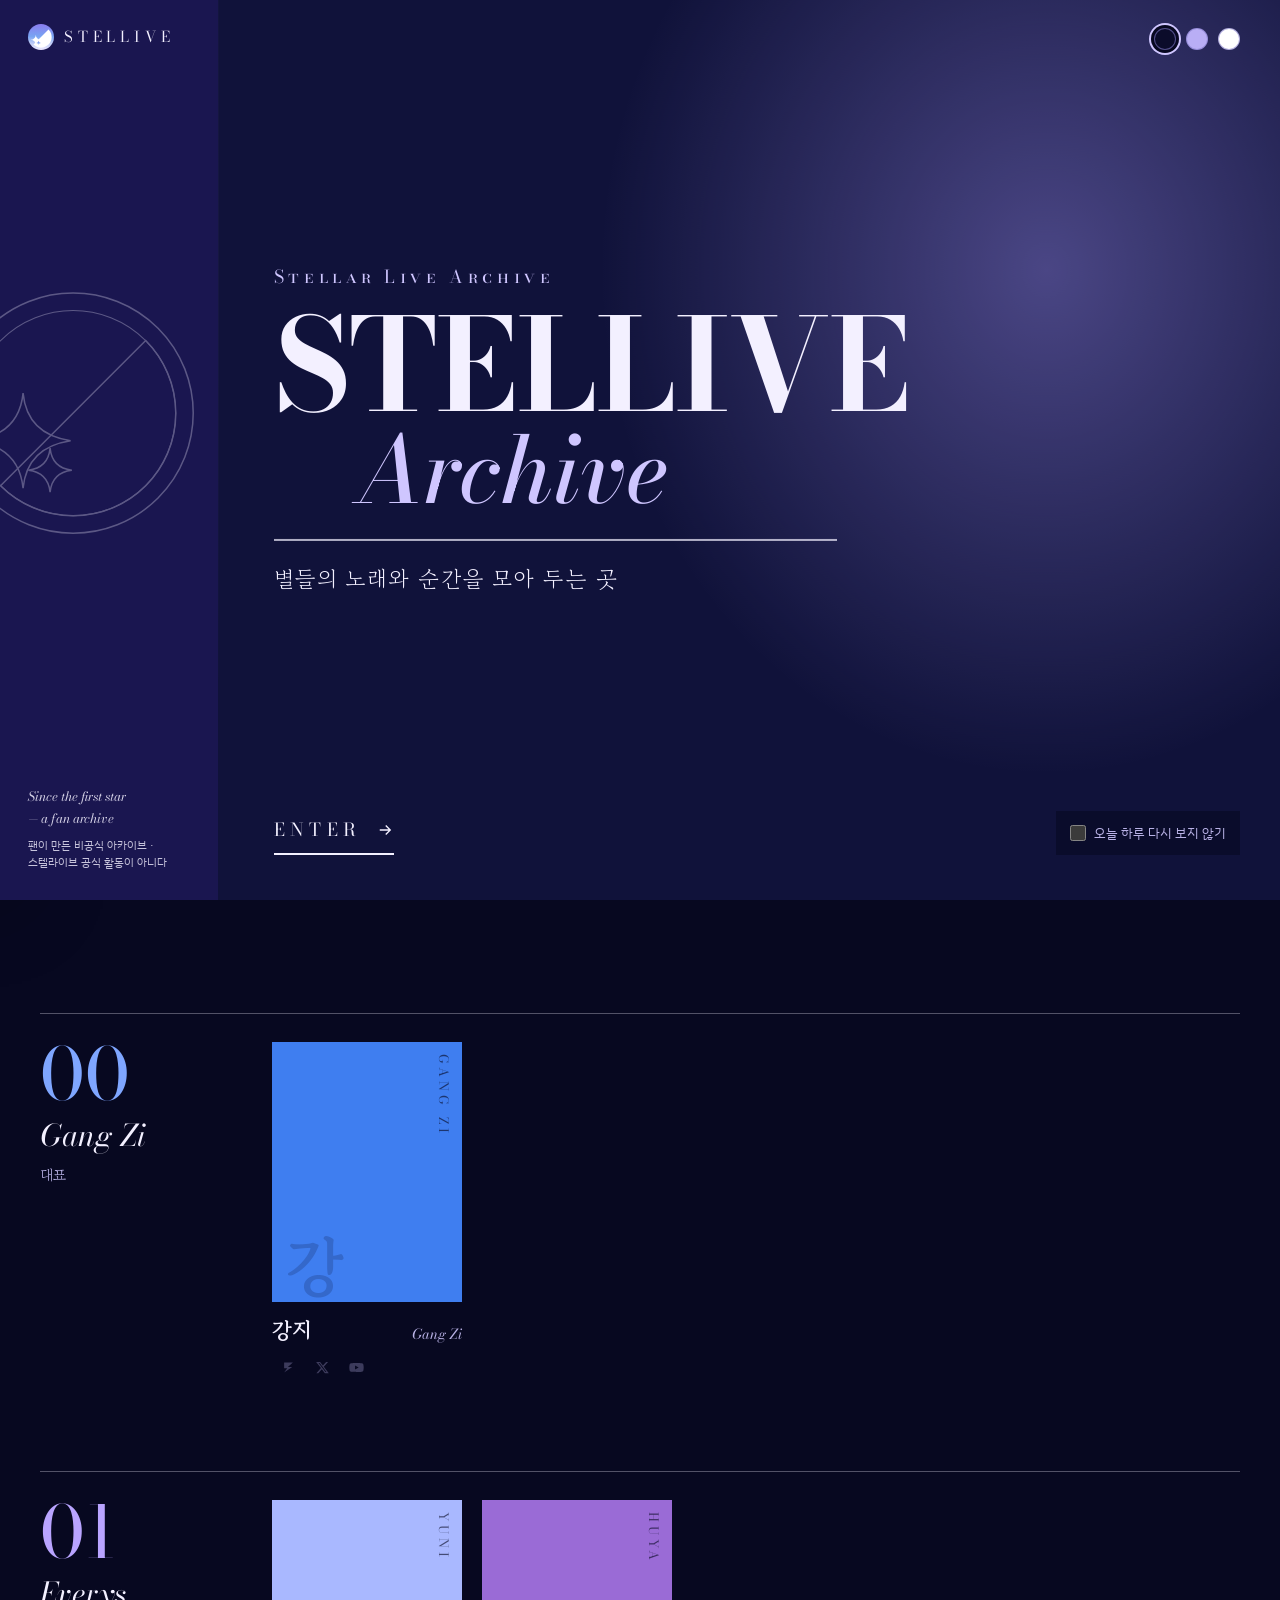
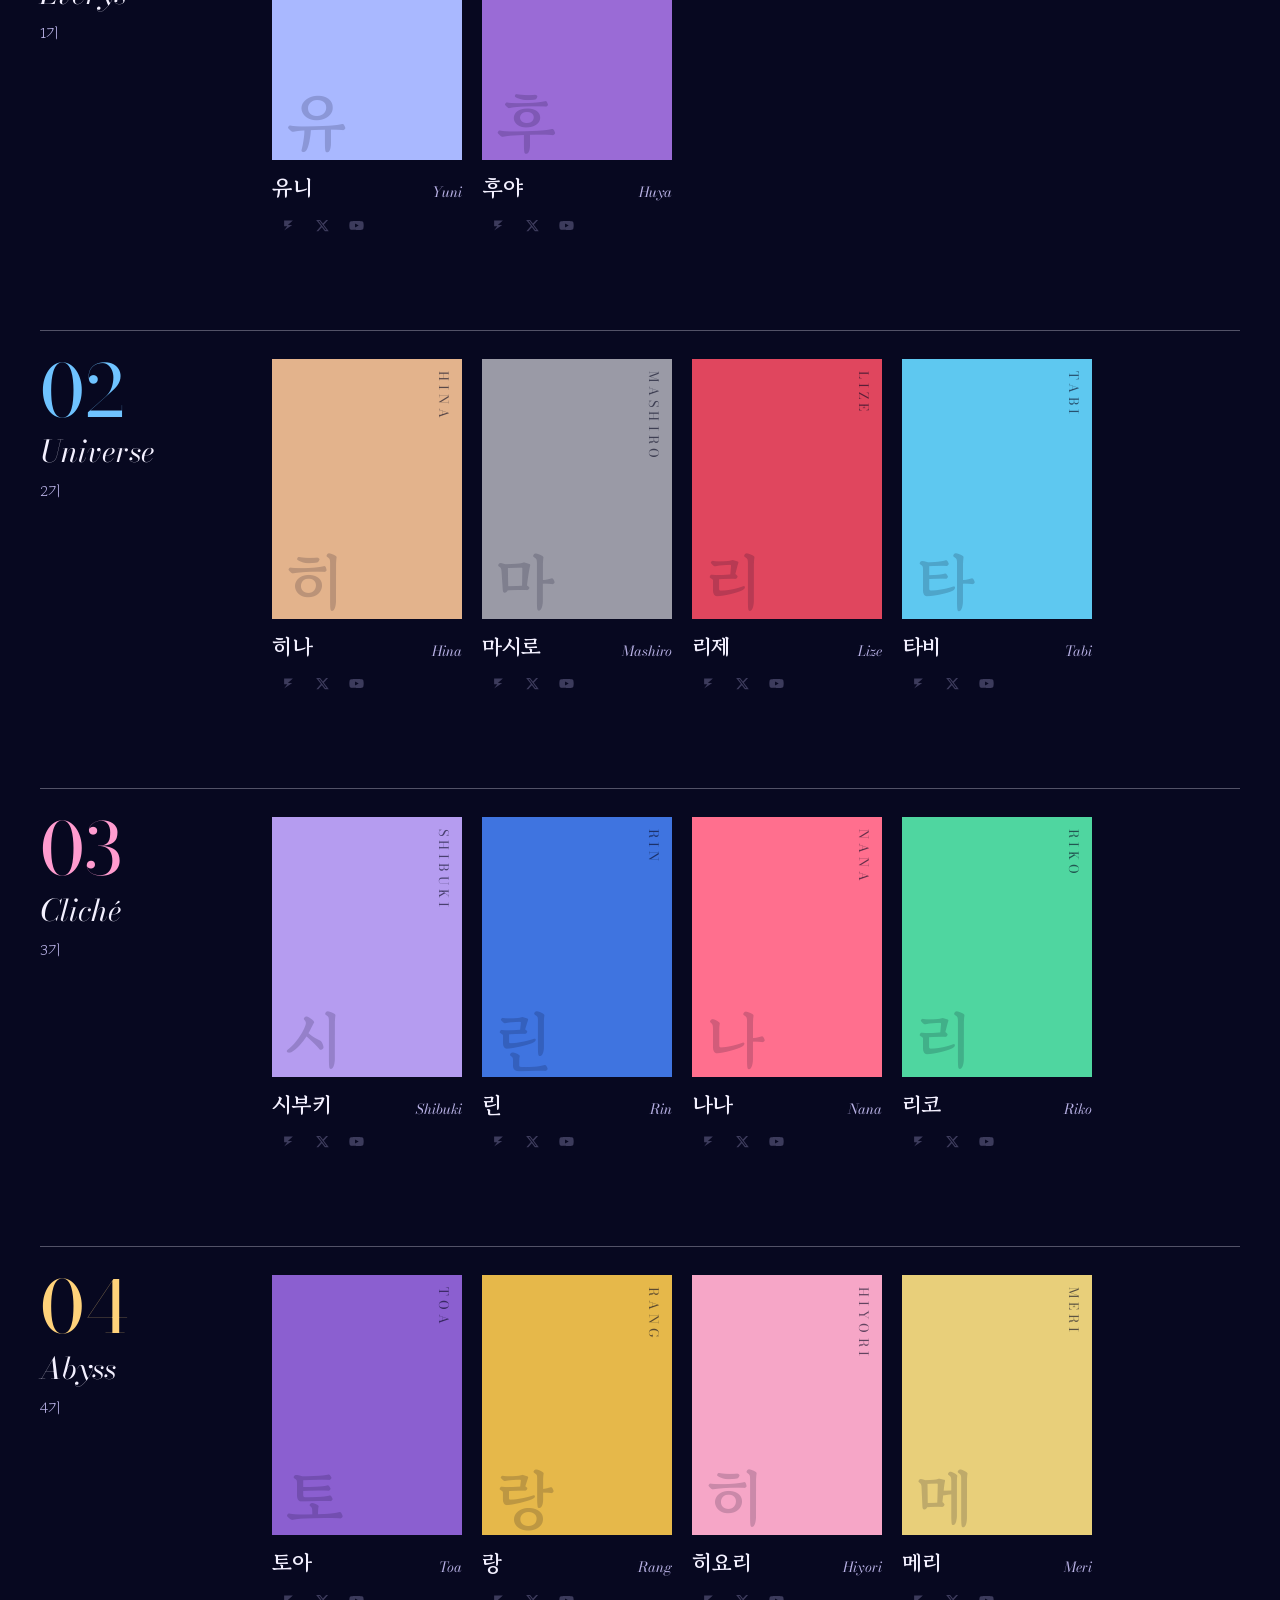
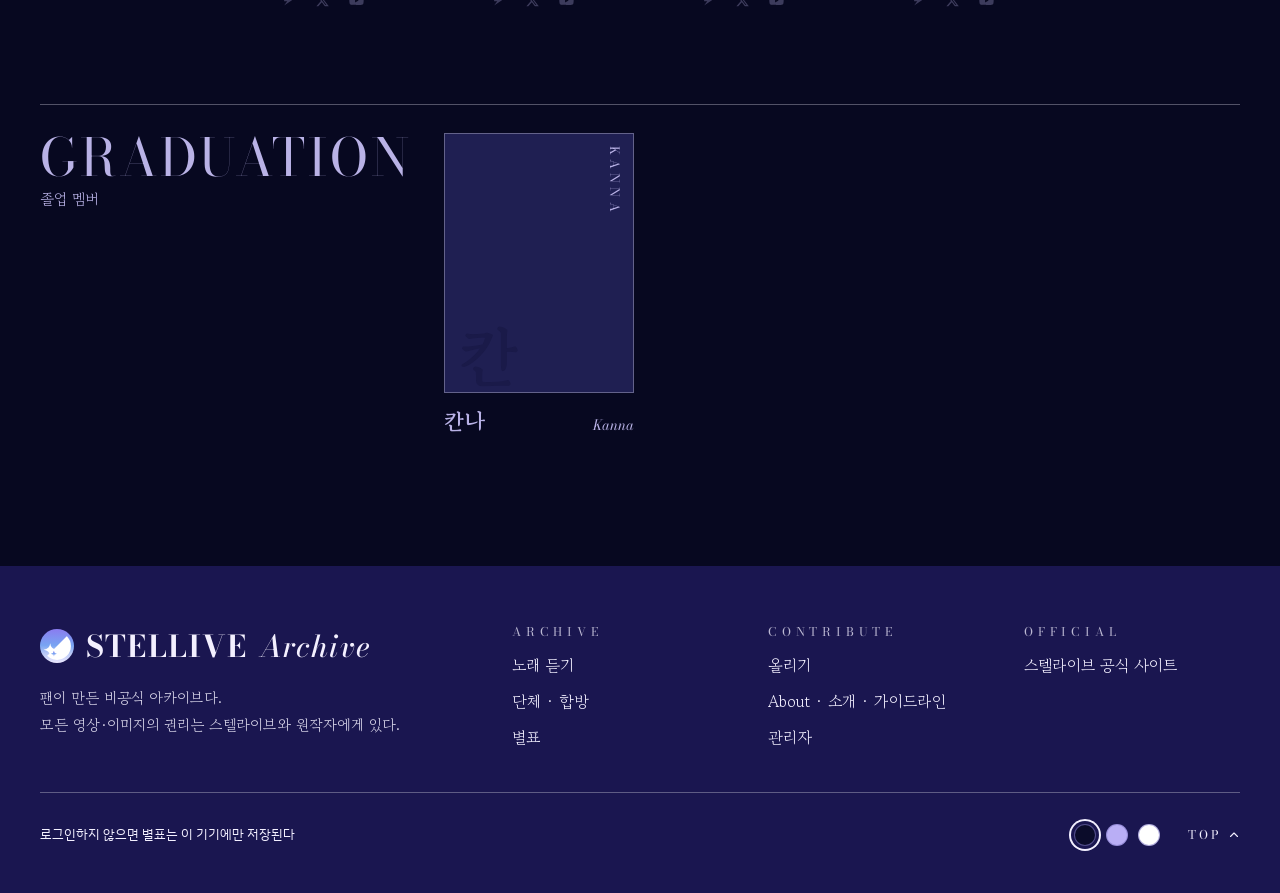
==== index.html @ 2b67fb35 "편집 모드: 로고·벽 문양 자리 옮기기, 백업 - 로고(왼쪽 위·첫 화면·목차·맨 아래)와 벽 문양을 자리마다 따로 끌어 옮기고 크기·회전 (site.positions) - 백업:" ====
<!DOCTYPE html>
<html lang="ko">
<head>
<meta charset="utf-8">
<meta name="viewport" content="width=device-width, initial-scale=1, viewport-fit=cover">
<title>STELLIVE ARCHIVE</title>
<meta name="description" content="팬이 만든 비공식 스텔라이브 아카이브 — 멤버별 커버곡 · 오리곡 · 클립 · 팬아트">
<meta name="theme-color" content="#070820">
<link rel="icon" href="assets/logo.svg" type="image/svg+xml">
<link rel="preconnect" href="https://fonts.googleapis.com">
<link rel="preconnect" href="https://fonts.gstatic.com" crossorigin>
<link href="https://fonts.googleapis.com/css2?family=Bodoni+Moda:ital,opsz,wght@0,6..96,400..900;1,6..96,400..900&family=Gowun+Batang:wght@400;700&family=IBM+Plex+Sans+KR:wght@400;500;600&family=Noto+Sans+KR:wght@400;500;700&display=swap" rel="stylesheet">
<link rel="stylesheet" href="assets/style.css">
<script src="config.js"></script>
<script src="js/common.js"></script>
</head>
<body>
<canvas id="sky" aria-hidden="true"></canvas>

<!-- 첫 화면 (하루 한 번) -->
<section id="intro" hidden aria-label="첫 화면">
  <div class="in-wall">
    <div class="in-brand"><img src="assets/logo.svg" data-img="logo" data-ei="images.logo" data-pos="logo.intro" alt=""><span data-t="brand.name"></span></div>
    <img class="in-crest" id="introCrestImg" alt="" aria-hidden="true" data-ei="images.crest" data-pos="crest" hidden>
    <svg class="in-crest" id="introCrestSvg" data-ei="images.crest" data-pos="crest" viewBox="0 0 100 100" aria-hidden="true"><g fill="none" stroke="currentColor" stroke-width=".6"><circle cx="50" cy="50" r="48"/><circle cx="50" cy="50" r="41" stroke-width=".4"/><path d="M79 21A41 41 0 1 1 21 79Z"/><path d="M30 42Q31.6 58.4 49 61 31.6 63.6 30 80 28.4 63.6 10.5 61 28.4 58.4 30 42Z"/><path d="M40.8 64Q41.6 71.9 49.5 72.8 41.6 73.7 40.8 81.6 40 73.7 32.1 72.8 40 71.9 40.8 64Z"/></g></svg>
    <div class="in-foot">
      <em data-t="intro.wallEn"></em>
      <small data-t="intro.wallKo"></small>
    </div>
  </div>
  <div class="in-sky" id="introSky" data-ei="images.intro"></div>
  <div class="in-dots" id="introDots"></div>
  <div class="in-type">
    <span class="sc" data-t="intro.kicker"></span>
    <span class="in-title" data-t="intro.title"></span>
    <span class="in-sub" data-t="intro.sub"></span>
    <i class="in-rule"></i>
    <span class="in-ko" data-t="intro.ko"></span>
  </div>
  <button type="button" class="in-enter" id="enterBtn"><span data-t="intro.enter"></span>
    <svg viewBox="0 0 24 24" aria-hidden="true"><path d="M5 12h14M13 6l6 6-6 6" fill="none" stroke="currentColor" stroke-width="1.8"/></svg>
  </button>
  <label class="in-skip"><input type="checkbox" id="skipToday"><span data-t="intro.skip"></span></label>
</section>

<!-- 왼쪽 벽에 마우스를 대면 목차가 나온다 -->
<div class="edge edge-left" id="edgeLeft" aria-hidden="true"></div>
<button type="button" class="index-tab" id="indexTab" aria-label="목차 열기" aria-controls="drawer"><span data-t="nav.title"></span></button>
<aside id="drawer" aria-label="목차"></aside>

<!-- 위 링크 줄: 오른쪽 위 ☰ 로 연다 -->
<header id="topbar">
  <button type="button" class="icon-btn menu-btn" id="menuBtn" aria-label="목차 열기">
    <svg viewBox="0 0 24 24"><path fill="none" stroke="currentColor" stroke-width="2" stroke-linecap="round" d="M4 7h16M4 12h16M4 17h16"/></svg>
  </button>
  <a class="tb-brand" href="#/"><img src="assets/logo.svg" data-img="logo" alt=""><span data-t="brand.name"></span></a>
  <nav class="tb-links" id="tbLinks"></nav>
  <button type="button" class="btn sm solid tb-up" data-upload="{}" data-t="nav.upload"></button>
</header>

<!-- 왼쪽 위 로고: 누르면 홈 -->
<a class="home-logo" href="#/" aria-label="홈으로"><img src="assets/logo.svg" data-img="logo" data-ei="images.logo" data-pos="logo.home" alt=""></a>

<div class="corner" id="corner">
  <span id="cornerDots"></span>
  <button type="button" class="btn sm line" id="introBtn" title="첫 화면 다시 보기">
    <svg viewBox="0 0 24 24" aria-hidden="true"><path d="M12 2.5c.5 4.8 2.7 8 9.5 9.5-6.8 1.5-9 4.7-9.5 9.5-.5-4.8-2.7-8-9.5-9.5 6.8-1.5 9-4.7 9.5-9.5z" fill="none" stroke="currentColor" stroke-width="1.6" stroke-linejoin="round"/></svg>
    <b data-t="nav.intro"></b>
  </button>
  <button type="button" class="btn sm line burger" id="topBtn" aria-label="링크 줄 열기" aria-expanded="false" aria-controls="topbar">
    <svg viewBox="0 0 24 24" aria-hidden="true"><path fill="none" stroke="currentColor" stroke-width="2" stroke-linecap="round" d="M4 7h16M4 12h16M4 17h16"/></svg>
  </button>
</div>

<main id="view"></main>

<!-- 영상 창 -->
<div id="stage" data-view="mini" data-kind="">
  <div class="stage-bar">
    <button type="button" data-s="big" title="크게" aria-label="크게">⤢</button>
    <button type="button" data-s="mini" title="작게" aria-label="작게">▭</button>
    <button type="button" data-s="hidden" title="숨기기 (소리는 계속)" aria-label="숨기기">—</button>
  </div>
  <div class="stage-body">
    <div id="ytWrap"><div id="ytHost"></div></div>
    <video playsinline controls></video>
    <iframe allow="autoplay; encrypted-media" allowfullscreen title="드라이브 미리보기"></iframe>
  </div>
</div>

<!-- 아래 플레이어 -->
<div id="player" hidden>
  <input id="pSeek" type="range" min="0" max="1000" value="0" aria-label="재생 위치">
  <div class="p-row">
    <div class="p-now">
      <span id="pThumb"></span>
      <div><b id="pTitle"></b><small id="pSub"></small></div>
      <button type="button" class="icon-btn" data-p="fav" title="별표"></button>
    </div>
    <div class="p-ctl">
      <button type="button" class="icon-btn" data-p="shuffle" title="랜덤" aria-label="랜덤"></button>
      <button type="button" class="icon-btn" data-p="prev" title="이전" aria-label="이전"></button>
      <button type="button" class="icon-btn big" data-p="toggle" title="재생/일시정지" aria-label="재생/일시정지"></button>
      <button type="button" class="icon-btn" data-p="next" title="다음" aria-label="다음"></button>
      <button type="button" class="icon-btn on" data-p="repeat" title="전체 반복" aria-label="반복"></button>
    </div>
    <div class="p-side">
      <span id="pSrc"></span>
      <button type="button" class="chip-btn" data-p="prefer"></button>
      <span id="pTime"></span>
      <button type="button" class="icon-btn on" data-p="hide" title="영상 창 보이기/숨기기" aria-label="영상 창"></button>
      <button type="button" class="icon-btn" data-p="queue" title="재생 목록" aria-label="재생 목록"></button>
    </div>
  </div>
</div>
<div id="queue"><div class="q-head"><b data-t="player.queue"></b><span></span></div><ol></ol></div>

<!-- 보기 창 -->
<div class="modal" id="viewer" hidden>
  <div class="modal-box wide" role="dialog" aria-modal="true" aria-label="보기">
    <button type="button" class="icon-btn close" data-close aria-label="닫기"></button>
    <div class="viewer-body"></div>
    <div class="viewer-foot"></div>
  </div>
</div>

<!-- 올리기 창 -->
<div class="modal" id="upload" hidden>
  <form class="modal-box" autocomplete="off" role="dialog" aria-modal="true" aria-labelledby="upH">
    <button type="button" class="icon-btn close" data-close aria-label="닫기"></button>
    <h2 id="upH"><span class="sc">Upload</span><span data-t="upload.title"></span></h2>
    <p class="hint" id="upHint"></p>

    <div class="field"><span data-t="upload.kind"></span><div class="chips" id="upKind"></div></div>
    <div class="field"><span><span data-t="upload.members"></span> <em data-t="upload.membersNote"></em></span><div class="chips" id="upMembers"></div></div>
    <label class="field"><span><span data-t="upload.group"></span> <em data-t="upload.groupNote"></em></span><select id="upGroup"></select></label>
    <label class="field"><span data-t="upload.titleField"></span><input id="upTitle" data-tp="upload.titlePh"></label>

    <fieldset class="sources">
      <legend><span data-t="upload.where"></span> <em data-t="upload.whereNote"></em></legend>
      <label class="field"><span><span data-t="upload.link"></span> <em data-t="upload.linkNote"></em></span><input id="upUrl" type="url" placeholder="https://"></label>
      <label class="field drop"><input id="upFile" type="file" accept="video/*,audio/*,image/*"><span class="drop-txt" data-t="upload.drop"></span></label>
      <label class="field"><span><span data-t="upload.alt"></span> <em data-t="upload.altNote"></em></span><input id="upAlt" type="url" placeholder="https://drive.google.com/file/d/…"></label>
    </fieldset>

    <p class="hint small"><a href="#/about" data-t="upload.rules"></a></p>
    <div class="modal-actions">
      <span class="grow" id="upStatus"></span>
      <button type="submit" class="btn solid" id="upSubmit" data-t="upload.submit"></button>
    </div>
  </form>
</div>

<script src="js/texts.js"></script>
<script src="js/guide.js"></script>
<script src="js/player.js"></script>
<script src="js/app.js"></script>
<script src="js/edit.js"></script>
</body>
</html>
---- assets/style.css ----
/* ══ STELLIVE ARCHIVE ═══════════════════════════════════════
   글꼴: Bodoni Moda (영문·숫자) · Gowun Batang (한글 제목) · IBM Plex Sans KR (본문)
   테마: html[data-theme] = dark(밤하늘) | lavender(라벤더) | white(하양)
   ══════════════════════════════════════════════════════════ */

:root, [data-theme="dark"] {
  --bg: #070820; --fg: #f3f0ff; --dim: #b9b2e6; --mute: #8f88c4; --accent: #cfc6ff;
  --panel: #11123a; --tile: #1f1f52; --line: rgba(207,198,255,.18); --line2: rgba(243,240,255,.32);
  --wall: #1a1650; --wall-fg: #f3f0ff; --btn: #cfc6ff; --btn-fg: #070820;
  --bar: rgba(10,11,38,.95); --today: rgba(207,198,255,.12); --scrim: rgba(7,8,32,.6);
  --star: 255,255,255; --star2: 200,190,255;
  --sky: radial-gradient(60% 80% at 78% 30%, rgba(169,155,255,.38), transparent 70%), #10123a;
  --ink: #ffffff;
  color-scheme: dark;
}
[data-theme="lavender"] {
  --bg: #ebe7ff; --fg: #1d1850; --dim: #423c7c; --mute: #4f4a8a; --accent: #5b4fd6;
  --panel: #f6f4ff; --tile: #dcd6fa; --line: rgba(29,24,80,.16); --line2: rgba(29,24,80,.34);
  --wall: #5e50cf; --wall-fg: #ffffff; --btn: #5e50cf; --btn-fg: #ffffff;
  --bar: rgba(240,237,255,.96); --today: rgba(94,80,207,.14); --scrim: rgba(29,24,80,.45);
  --star: 255,255,255; --star2: 140,125,235;
  --sky: linear-gradient(180deg, #a99bf2 0%, #8fb0ee 60%, #c9d4f7 100%);
  --ink: #000000;
  color-scheme: light;
}
[data-theme="white"] {
  --bg: #fcfbff; --fg: #16143a; --dim: #46427a; --mute: #55518a; --accent: #5b4fd6;
  --panel: #f4f2fb; --tile: #ebe8f6; --line: rgba(22,20,58,.12); --line2: rgba(22,20,58,.28);
  --wall: #5e50cf; --wall-fg: #ffffff; --btn: #5e50cf; --btn-fg: #ffffff;
  --bar: rgba(255,255,255,.96); --today: rgba(94,80,207,.08); --scrim: rgba(22,20,58,.45);
  --star: 169,155,255; --star2: 120,110,230;
  --sky: linear-gradient(180deg, #9a8df0 0%, #84a6ec 60%, #b9c8f6 100%);
  --ink: #000000;
  color-scheme: light;
}
:root {
  --bodoni: 'Bodoni Moda', 'Times New Roman', serif;
  --batang: 'Gowun Batang', serif;
  --sans: 'IBM Plex Sans KR', system-ui, sans-serif;
  --gothic: 'Malgun Gothic', '맑은 고딕', 'Apple SD Gothic Neo', 'Noto Sans KR', sans-serif;
  --player: 0px;
}
body.has-player { --player: 84px; }

/* 테마 전환: 새 테마가 누른 곳에서 부드러운 가장자리의 원으로 번진다 */
@property --vt-r { syntax: '<length>'; inherits: true; initial-value: 0px; }
::view-transition-old(root), ::view-transition-new(root) { animation: none; mix-blend-mode: normal; }
::view-transition-new(root) {
  -webkit-mask-image: radial-gradient(circle at var(--vt-x, 50%) var(--vt-y, 50%), #000 calc(var(--vt-r) - 220px), transparent var(--vt-r));
          mask-image: radial-gradient(circle at var(--vt-x, 50%) var(--vt-y, 50%), #000 calc(var(--vt-r) - 220px), transparent var(--vt-r));
  animation: theme-spread 1.1s cubic-bezier(.45, 0, .25, 1) forwards;
}
@keyframes theme-spread { from { --vt-r: 0px; } to { --vt-r: var(--vt-end, 150vmax); } }

* { box-sizing: border-box; margin: 0; padding: 0; }
html { scroll-behavior: smooth; overflow-x: clip; }
body {
  background: var(--bg); color: var(--fg);
  font-family: var(--sans); font-size: 15px; line-height: 1.6;
  -webkit-font-smoothing: antialiased; min-height: 100vh; overflow-x: hidden;
  transition: background-color .3s, color .3s;
}
a { color: inherit; text-decoration: none; }
button { font: inherit; color: inherit; background: none; border: 0; cursor: pointer; }
img { display: block; max-width: 100%; }
svg { width: 1em; height: 1em; display: block; flex: none; }
input, select, textarea { font: inherit; color: inherit; }
[hidden] { display: none !important; }
:focus-visible { outline: 2px solid var(--accent); outline-offset: 2px; }
.grow { flex: 1; }
.muted { color: var(--dim); }

/* 글자 */
.sc { font-family: var(--bodoni); font-variant: small-caps; letter-spacing: .26em; font-size: 14px; color: var(--accent); display: block; }
.kk { font-family: var(--bodoni); font-size: 12px; letter-spacing: .4em; color: var(--dim); }
.bd { font-family: var(--bodoni); }
.it { font-family: var(--bodoni); font-style: italic; }
.ko { font-family: var(--batang); }
.heavy { font-weight: 700; font-variation-settings: 'opsz' 20; }

#sky { position: fixed; inset: 0; width: 100vw; height: 100vh; z-index: -1; pointer-events: none; }

/* ── 버튼 ── */
.btn {
  display: inline-flex; align-items: center; justify-content: center; gap: 8px;
  min-height: 44px; padding: 0 20px; font-weight: 600; font-size: 14px; white-space: nowrap;
  border: 1px solid var(--line2); transition: background .15s, color .15s, transform .1s;
}
.btn:hover { background: var(--today); }
.btn:active { transform: scale(.98); }
.btn.sm { min-height: 38px; padding: 0 14px; font-size: 13px; }
.btn.solid { background: var(--btn); color: var(--btn-fg); border-color: var(--btn); }
.btn.solid:hover { filter: brightness(1.08); }
.btn.line b { font-family: var(--bodoni); font-weight: 400; letter-spacing: .24em; font-size: 12px; }
.btn.line span { font-size: 12px; font-weight: 400; }
.btn:disabled { opacity: .5; cursor: default; }
.btn svg { font-size: 15px; }
.icon-btn { display: inline-grid; place-items: center; width: 40px; height: 40px; border-radius: 50%; color: var(--dim); font-size: 18px; transition: background .15s, color .15s; }
.icon-btn:hover { background: var(--today); color: var(--fg); }
.icon-btn.sm { width: 34px; height: 34px; font-size: 15px; }
.icon-btn.on { color: var(--accent); }

/* 테마 동그라미 */
.dots { display: inline-flex; align-items: center; gap: 10px; }
.dot { width: 22px; height: 22px; border-radius: 50%; border: 1px solid rgba(128,120,200,.6); transition: box-shadow .2s, transform .2s; }
.dot:hover { transform: scale(1.12); }
.dot[aria-pressed="true"] { box-shadow: 0 0 0 3px var(--bg), 0 0 0 5px var(--accent); }
.dot-dark { background: #0b0c2a; }
.dot-lavender { background: #b9aef5; }
.dot-white { background: #ffffff; }

/* ══ 첫 화면 ══ */
#intro {
  position: fixed; inset: 0; z-index: 90; display: flex; overflow: hidden;
  background: var(--bg); color: var(--fg); min-height: 520px;
  transition: transform 1.4s cubic-bezier(.65,0,.35,1), opacity 1.2s ease;
}
#intro.leaving { transform: translateX(-40%); opacity: 0; pointer-events: none; }
.in-wall {
  width: clamp(180px, 17vw, 320px); flex: none; position: relative; overflow: hidden;
  background: var(--wall); color: var(--wall-fg);
  display: flex; flex-direction: column; justify-content: space-between; padding: 24px 28px 28px;
}
.in-brand { display: flex; align-items: center; gap: 10px; font-family: var(--bodoni); font-size: 15px; letter-spacing: .32em; }
.in-brand img { width: 26px; height: 26px; }
.in-crest { position: absolute; left: -24%; top: 32%; width: 115%; height: auto; opacity: .3; pointer-events: none; }
.in-foot { display: flex; flex-direction: column; gap: 8px; position: relative; }
.in-foot em { font-family: var(--bodoni); font-size: 13px; line-height: 1.7; opacity: .85; }
.in-foot small { font-size: 11px; line-height: 1.6; opacity: .8; }
.in-sky { flex: 1; position: relative; background: var(--sky); background-size: cover; background-position: center; }
[data-theme="white"] .in-sky:not(.has-img) { background: radial-gradient(55% 60% at 80% 35%, rgba(169,155,255,.18), transparent 70%), #fcfbff; }
.in-sky.has-img::after { content: ''; position: absolute; inset: 0; background: linear-gradient(90deg, var(--scrim), transparent 60%); }
.in-dots { position: absolute; right: 40px; top: 28px; z-index: 2; }
.in-type {
  --t: min(10vw, 19vh);
  position: absolute; left: calc(clamp(180px, 17vw, 320px) + 56px); top: 50%; transform: translateY(-56%);
  display: flex; flex-direction: column; z-index: 1;
}
.in-type .sc { font-size: max(14px, min(1.4vw, 2.6vh)); }
.in-title { font-family: var(--bodoni); font-weight: 700; font-variation-settings: 'opsz' 20; font-size: var(--t); line-height: .92; letter-spacing: -.005em; margin-top: 1.6vh; }
.in-sub { font-family: var(--bodoni); font-style: italic; font-weight: 500; font-variation-settings: 'opsz' 20; font-size: calc(var(--t) * .72); line-height: 1; color: var(--accent); margin-left: calc(var(--t) * .64); }
.in-rule { display: block; width: calc(var(--t) * 4.4); max-width: 70vw; height: 2px; background: var(--fg); opacity: .7; margin-top: 2.6vh; }
.in-ko { font-family: var(--batang); font-size: max(16px, min(1.75vw, 3.1vh)); margin-top: 2.2vh; letter-spacing: .04em; }
.in-enter {
  position: absolute; left: calc(clamp(180px, 17vw, 320px) + 56px); bottom: 5vh; z-index: 1;
  display: inline-flex; align-items: center; gap: 14px; min-height: 48px;
  font-family: var(--bodoni); font-size: 18px; letter-spacing: .3em; border-bottom: 2px solid currentColor;
}
.in-enter svg { font-size: 18px; transition: transform .2s; }
.in-enter:hover svg { transform: translateX(6px); }
.in-skip {
  position: absolute; right: 40px; bottom: 5vh; z-index: 1; display: inline-flex; align-items: center; gap: 8px;
  min-height: 44px; padding: 0 14px; font-size: 13px; color: var(--dim);
  background: color-mix(in srgb, var(--bg) 55%, transparent); cursor: pointer;
}
.in-skip input { accent-color: var(--accent); width: 16px; height: 16px; }

/* ══ 가장자리 메뉴 ══ */
.edge { position: fixed; z-index: 45; }
.edge-left { left: 0; top: 0; bottom: 0; width: 14px; }
.index-tab {
  position: fixed; left: 0; top: 38vh; z-index: 46; width: 28px; height: 132px;
  background: var(--wall); color: var(--wall-fg); display: grid; place-items: center; transition: width .2s;
}
.index-tab:hover { width: 34px; }
.index-tab span { writing-mode: vertical-rl; font-family: var(--bodoni); font-size: 12px; letter-spacing: .4em; }

/* 목차 */
#drawer {
  position: fixed; left: 0; top: 0; bottom: 0; z-index: 70; width: 400px; max-width: 88vw;
  color: var(--wall-fg); display: flex; flex-direction: column; overflow-y: auto; scrollbar-width: thin;
  background:
    radial-gradient(1.4px 1.4px at 18% 22%, rgba(255,255,255,.7), transparent), radial-gradient(1px 1px at 72% 12%, rgba(255,255,255,.6), transparent),
    radial-gradient(1.2px 1.2px at 84% 48%, rgba(255,255,255,.6), transparent), radial-gradient(1px 1px at 30% 78%, rgba(255,255,255,.5), transparent),
    radial-gradient(120% 50% at 100% 0%, rgba(255,255,255,.14), transparent 60%),
    var(--wall);
  transform: translateX(-102%); transition: transform .45s cubic-bezier(.4,0,.2,1);
  box-shadow: 30px 0 80px rgba(0,0,0,.28);
}
#drawer.open { transform: none; }
.dr-head { display: flex; align-items: center; gap: 12px; padding: 26px 24px 22px 32px; border-bottom: 1px solid rgba(255,255,255,.18); }
.dr-head img { width: 34px; height: 34px; }
.dr-head div { display: flex; flex-direction: column; line-height: 1.2; }
.dr-head b { font-family: var(--bodoni); font-weight: 600; font-size: 17px; letter-spacing: .3em; }
.dr-head small { font-family: var(--bodoni); font-size: 10px; letter-spacing: .5em; opacity: .7; }
.dr-head .icon-btn { margin-left: auto; color: var(--wall-fg); }
.dr-head .icon-btn:hover { background: rgba(255,255,255,.12); }
.dr-nav { display: flex; flex-direction: column; padding: 16px 16px 8px; }
.dr-nav a { display: grid; grid-template-columns: 34px 1fr auto; align-items: baseline; gap: 8px; padding: 10px 16px; transition: background .2s, padding .25s; }
.dr-nav a .no { font-family: var(--bodoni); font-size: 13px; opacity: .6; }
.dr-nav a .ko { font-family: var(--batang); font-size: 22px; }
.dr-nav a .en { font-family: var(--bodoni); font-style: italic; font-size: 14px; opacity: .7; }
.dr-nav a:hover { background: rgba(255,255,255,.08); padding-left: 22px; }
.dr-nav a.on { background: rgba(255,255,255,.14); }
.dr-nav a.on .no { opacity: 1; }
.dr-k { display: flex; align-items: center; gap: 12px; padding: 18px 32px 6px; font-family: var(--bodoni); font-size: 11px; letter-spacing: .45em; opacity: .75; }
.dr-k::after { content: ''; flex: 1; height: 1px; background: currentColor; opacity: .35; }
.dr-gens { display: flex; flex-direction: column; padding: 0 24px 0 32px; }
.dr-g { display: grid; grid-template-columns: 70px 1fr; gap: 14px; padding: 14px 0; border-bottom: 1px solid rgba(255,255,255,.12); }
.dr-g:last-child { border-bottom: 0; }
.dr-gh { display: flex; flex-direction: column; line-height: 1.1; }
.dr-gh b { font-family: var(--bodoni); font-weight: 400; font-size: 28px; color: color-mix(in srgb, var(--g, #fff) 55%, #fff); }
.dr-gh i { font-family: var(--bodoni); font-size: 13px; opacity: .8; margin-top: 2px; }
.dr-ms { display: flex; flex-wrap: wrap; gap: 6px; align-content: flex-start; }
.dr-m { display: inline-flex; align-items: center; gap: 7px; min-height: 34px; padding: 0 12px 0 8px; border: 1px solid rgba(255,255,255,.24); border-radius: 999px; font-family: var(--batang); font-size: 15px; transition: background .15s, border-color .15s; }
.dr-m::before { content: ''; width: 10px; height: 10px; border-radius: 50%; background: var(--c); box-shadow: 0 0 0 2px rgba(255,255,255,.25); }
.dr-m:hover { background: rgba(255,255,255,.12); border-color: rgba(255,255,255,.5); }
.dr-m.on { background: var(--wall-fg); color: var(--wall); border-color: var(--wall-fg); }
.dr-foot { margin-top: auto; padding: 18px 24px 24px 32px; padding-bottom: calc(24px + var(--player)); border-top: 1px solid rgba(255,255,255,.18); display: flex; flex-direction: column; gap: 14px; }
.dr-foot .row { display: flex; align-items: center; gap: 10px; flex-wrap: wrap; }
.dr-foot .dot[aria-pressed="true"] { box-shadow: 0 0 0 3px var(--wall), 0 0 0 5px var(--wall-fg); }
#drawer .btn.solid { background: var(--wall-fg); color: var(--wall); border-color: var(--wall-fg); }
#drawer .btn.line { border-color: rgba(255,255,255,.4); color: var(--wall-fg); }
.me { display: flex; align-items: center; gap: 8px; font-size: 13px; }
.me img { width: 26px; height: 26px; border-radius: 50%; }
.tiny { font-size: 12px; opacity: .8; text-decoration: underline; text-underline-offset: 3px; }

/* 위 링크 줄 */
#topbar {
  position: fixed; left: 0; right: 0; top: 0; z-index: 60;
  display: flex; align-items: center; gap: 8px 28px; flex-wrap: wrap; padding: 14px 380px 14px 88px;
  background: var(--bar); border-bottom: 1px solid var(--line); backdrop-filter: blur(12px);
  transform: translateY(-102%); transition: transform .35s cubic-bezier(.4,0,.2,1);
}
#topbar.open { transform: none; }
.tb-brand { font-family: var(--bodoni); font-size: 15px; letter-spacing: .32em; margin-right: auto; display: inline-flex; align-items: center; gap: 10px; }
.tb-brand img { display: none; width: 30px; height: 30px; }
.tb-links { display: flex; flex-wrap: wrap; gap: 4px 26px; }
.tb-links a { font-family: var(--bodoni); font-size: 14px; letter-spacing: .22em; min-height: 40px; display: inline-flex; align-items: center; border-bottom: 1px solid transparent; text-transform: uppercase; }
.tb-links a:hover, .tb-links a.on { border-bottom-color: currentColor; }
.menu-btn { display: none; }

/* 왼쪽 위 로고 (누르면 홈) */
.home-logo { position: fixed; left: 20px; top: 14px; z-index: 66; width: 48px; height: 48px; display: grid; place-items: center; border-radius: 50%; transition: transform .3s cubic-bezier(.2,.8,.3,1.4); }
.home-logo img { width: 40px; height: 40px; filter: drop-shadow(0 2px 10px rgba(120,110,230,.45)); }
.home-logo:hover { transform: rotate(-14deg) scale(1.08); }

/* 오른쪽 위: 테마 · INTRO · ☰ */
.corner { position: fixed; right: 24px; top: 16px; z-index: 65; display: flex; align-items: center; gap: 10px; }
.corner .dots { margin-right: 8px; padding: 6px 10px; background: color-mix(in srgb, var(--bg) 70%, transparent); border-radius: 999px; backdrop-filter: blur(8px); }
.corner .btn { background: color-mix(in srgb, var(--bg) 75%, transparent); backdrop-filter: blur(8px); }
.corner .burger { width: 44px; padding: 0; }
.corner .burger[aria-expanded="true"] { background: var(--btn); color: var(--btn-fg); border-color: var(--btn); }

/* ══ 본문 틀 ══ */
#view {
  max-width: 1360px; margin: 0 auto; padding: 88px 40px calc(80px + var(--player));
  display: flex; flex-direction: column; gap: 88px;
}
.sec-h { display: flex; align-items: baseline; flex-wrap: wrap; gap: 8px 18px; }
.sec-h .ko { font-size: 26px; font-weight: 700; }
.sec-h .note { font-size: 13px; color: var(--dim); }
.rule-top { border-top: 2px solid var(--fg); }

/* ══ 홈: 배너 ══ */
.banner { position: relative; min-height: clamp(280px, 25vw, 420px); overflow: hidden; background: var(--sky); background-size: cover; background-position: center; color: #fff; display: flex; align-items: flex-end; }
.banner::before { content: ''; position: absolute; inset: 0; pointer-events: none;
  background-image: radial-gradient(1.8px 1.8px at 10% 20%, #fff, transparent), radial-gradient(1.2px 1.2px at 24% 70%, #fff, transparent), radial-gradient(1.8px 1.8px at 41% 30%, #fff, transparent), radial-gradient(1.2px 1.2px at 58% 80%, #fff, transparent), radial-gradient(1.8px 1.8px at 72% 18%, #fff, transparent), radial-gradient(1.2px 1.2px at 86% 55%, #fff, transparent), radial-gradient(1.8px 1.8px at 94% 12%, #fff, transparent); }
.banner.has-img::before { display: none; }
.bn-in { position: relative; width: 100%; padding: 90px 40px 32px; background: linear-gradient(180deg, transparent, rgba(7,8,32,.62)); display: flex; flex-wrap: wrap; align-items: flex-end; gap: 24px; }
.bn-t { flex: 999 1 420px; display: flex; flex-direction: column; }
.bn-t .sc { color: #fff; opacity: .85; }
.bn-t h1 { font-family: var(--bodoni); font-weight: 700; font-variation-settings: 'opsz' 20; font-size: clamp(56px, 6vw, 96px); line-height: .95; margin-top: 8px; }
.bn-t p { font-family: var(--batang); font-size: 18px; margin-top: 12px; }
.bn-stats { flex: 1 1 300px; display: grid; grid-template-columns: repeat(2, minmax(0, 1fr)) auto; gap: 16px; align-items: end; border-top: 2px solid #fff; padding-top: 14px; }
.bn-stats div { display: flex; flex-direction: column; }
.bn-stats b { font-family: var(--bodoni); font-weight: 400; font-size: 36px; line-height: 1; }
.bn-stats small { font-size: 12px; margin-top: 6px; opacity: .85; }
.cafe { width: 56px; height: 56px; display: grid; place-items: center; border-radius: 50%; background: rgba(255,255,255,.14); border: 1px solid rgba(255,255,255,.6); transition: transform .2s, background .2s; }
.cafe:hover { transform: rotate(-12deg) scale(1.06); background: rgba(255,255,255,.26); }
.cafe img { width: 38px; height: 38px; }

/* ══ 캘린더 ══ */
.cal { display: flex; flex-wrap: wrap; gap: 48px; }
.cal-side { flex: 1 1 240px; display: flex; flex-direction: column; gap: 10px; }
.cal-month { font-family: var(--bodoni); font-size: clamp(110px, 10vw, 160px); line-height: .85; }
.cal-ym { font-family: var(--bodoni); font-style: italic; font-size: 28px; }
.cal-nav { display: flex; gap: 6px; align-items: center; margin-top: 4px; }
.cal-side h3 { font-family: var(--batang); font-weight: 400; font-size: 18px; margin-top: 16px; padding-top: 16px; border-top: 1px solid var(--line); }
.up-list { list-style: none; display: flex; flex-direction: column; max-height: 360px; overflow-y: auto; }
.up-list li { display: flex; gap: 14px; align-items: baseline; padding: 9px 0; border-bottom: 1px solid var(--line); }
.up-list .d { font-family: var(--bodoni); font-size: 21px; min-width: 64px; }
.up-list .t { font-size: 14px; color: var(--dim); display: flex; flex-direction: column; }
.up-list .t em { font-style: normal; font-size: 11px; color: var(--c, var(--accent)); }
.up-list a:hover { text-decoration: underline; }
.cal-main { flex: 999 1 560px; min-width: 0; display: flex; flex-direction: column; gap: 6px; }
.cal-dow, .cal-grid { display: grid; grid-template-columns: repeat(7, minmax(0, 1fr)); gap: 6px; }
.cal-dow span { font-family: var(--bodoni); font-size: 12px; letter-spacing: .2em; color: var(--dim); }
.cd { min-height: 76px; padding: 8px; text-align: left; display: flex; flex-direction: column; gap: 4px; border-top: 1px solid var(--line); overflow: hidden; transition: background .15s; }
.cd:not(.blank):hover { background: var(--today); }
.cd .n { font-family: var(--bodoni); font-size: 18px; line-height: 1.1; }
.cd.today { border-top-color: var(--fg); background: var(--today); }
.cd.pick { border-top: 2px solid var(--accent); }
.ev { font-size: 11px; line-height: 1.4; padding: 1px 6px; align-self: flex-start; max-width: 100%; white-space: nowrap; overflow: hidden; text-overflow: ellipsis; background: var(--c, var(--btn)); color: #12112e; }
.ev.more { background: none; color: var(--dim); padding: 0; }
.cal-big .cd { min-height: 108px; }

/* ══ 멤버 (기수별) ══ */
.gen { display: flex; flex-wrap: wrap; gap: 32px; border-top: 1px solid var(--line2); padding-top: 28px; }
.gen-h { flex: 1 1 200px; display: flex; flex-direction: column; gap: 4px; }
.gen-h b { font-family: var(--bodoni); font-weight: 400; font-size: 72px; line-height: .9; color: var(--g); }
.gen-h i { font-family: var(--bodoni); font-size: 30px; }
.gen-h span { font-family: var(--batang); font-size: 15px; color: var(--dim); }
.gen-h .grad-t { font-family: var(--bodoni); font-size: 52px; letter-spacing: .06em; line-height: .95; color: var(--dim); }
.gen-cards { flex: 999 1 600px; display: flex; flex-wrap: wrap; gap: 20px; }
.mcard { width: 190px; display: flex; flex-direction: column; gap: 10px; }
.mc-img { position: relative; height: 260px; background: var(--c); overflow: hidden; transition: transform .35s cubic-bezier(.2,.8,.3,1); }
.mcard:hover .mc-img { transform: translateY(-6px); }
.mc-en { position: absolute; right: 8px; top: 12px; writing-mode: vertical-rl; font-family: var(--bodoni); font-size: 13px; letter-spacing: .32em; color: rgba(7,8,32,.62); }
.mc-img.has-img .mc-en { color: #fff; text-shadow: 0 1px 6px rgba(0,0,0,.5); }
.mc-ini { position: absolute; left: 14px; bottom: 6px; font-family: var(--batang); font-size: 64px; font-weight: 700; color: rgba(7,8,32,.18); line-height: 1; }
.mc-cap { display: flex; align-items: baseline; justify-content: space-between; gap: 8px; }
.mc-cap b { font-family: var(--batang); font-size: 22px; }
.mc-cap i { font-family: var(--bodoni); font-size: 14px; color: var(--dim); }
.mc-links { display: flex; gap: 2px; margin-top: -6px; }
.lk { width: 32px; height: 32px; display: grid; place-items: center; color: var(--dim); font-size: 15px; transition: color .15s, transform .15s; }
.lk:hover { color: var(--fg); transform: translateY(-2px); }
.lk.off { opacity: .3; pointer-events: none; }
.mcard.grad .mc-img { background: var(--tile); border: 1px solid var(--line2); }
.mcard.grad .mc-en { color: var(--dim); }
.mcard.grad .mc-cap b { color: var(--dim); }

/* ══ 맨 아래 ══ */
.foot { background: var(--wall); color: var(--wall-fg); margin: 40px calc(50% - 50vw) calc(-80px - var(--player)); padding-bottom: var(--player); }
.foot-in { max-width: 1360px; margin: 0 auto; padding: 56px 40px 36px; display: flex; flex-direction: column; gap: 36px; }
.foot-top { display: flex; flex-wrap: wrap; gap: 40px; }
.foot-brand { flex: 2 1 360px; display: flex; flex-direction: column; gap: 14px; }
.foot-brand div { display: flex; align-items: center; gap: 12px; font-family: var(--bodoni); font-weight: 700; font-variation-settings: 'opsz' 20; font-size: 30px; letter-spacing: .04em; }
.foot-brand div img { width: 34px; height: 34px; }
.foot-brand div i { font-weight: 500; }
.foot-brand p { font-family: var(--batang); font-size: 15px; line-height: 1.8; opacity: .88; }
.foot nav { flex: 1 1 180px; display: flex; flex-direction: column; }
.foot nav .kk { color: inherit; opacity: .75; margin-bottom: 6px; }
.foot nav a { font-family: var(--batang); font-size: 16px; min-height: 36px; display: flex; align-items: center; }
.foot nav a:hover { text-decoration: underline; text-underline-offset: 4px; }
.foot-bot { display: flex; flex-wrap: wrap; align-items: center; gap: 14px 28px; border-top: 1px solid rgba(255,255,255,.3); padding-top: 20px; font-size: 13px; }
.foot-bot .dots { margin-left: auto; }
.foot-bot .dot[aria-pressed="true"] { box-shadow: 0 0 0 3px var(--wall), 0 0 0 5px var(--wall-fg); }
.foot-bot a { font-family: var(--bodoni); letter-spacing: .24em; font-size: 12px; min-height: 44px; display: inline-flex; align-items: center; gap: 6px; }

/* ══ 멤버 프로필 ══ */
.pf-nav { display: flex; align-items: center; justify-content: space-between; gap: 16px; font-family: var(--bodoni); font-size: 13px; letter-spacing: .24em; color: var(--dim); margin-bottom: -48px; }
.pf-nav a { min-height: 44px; display: inline-flex; align-items: center; gap: 10px; }
.pf-nav a:hover { color: var(--fg); }
.pf-card { display: flex; flex-wrap: wrap; background: var(--panel); border: 1px solid var(--line); overflow: hidden; }
.pf-left { flex: 1 1 520px; position: relative; min-height: 640px; display: flex; }
.pf-strip { width: 116px; flex: none; background: var(--c); display: flex; align-items: center; justify-content: center; overflow: hidden; }
.pf-strip span { writing-mode: vertical-rl; transform: rotate(180deg); font-family: var(--bodoni); font-weight: 700; font-variation-settings: 'opsz' 20; font-size: 88px; letter-spacing: .06em; line-height: 1; color: #121238; white-space: nowrap; }
.pf-art { flex: 1; position: relative; background: var(--sky); overflow: hidden; }
[data-theme="dark"] .pf-art { background: radial-gradient(70% 60% at 60% 30%, color-mix(in srgb, var(--c) 35%, transparent), transparent 70%), #1b1a4e; }
.pf-art .ph { position: absolute; inset: 40px 24px 0 -40px; display: grid; place-items: center; font-family: var(--batang); font-size: 180px; font-weight: 700; color: rgba(255,255,255,.18); }
.pf-art .ci { position: absolute; left: 24px; bottom: 26px; font-family: var(--bodoni); font-size: 13px; letter-spacing: .4em; line-height: 1.6; color: #fff; text-shadow: 0 1px 8px rgba(0,0,0,.35); }
.pf-right { flex: 999 1 520px; min-width: 0; padding: 48px 48px 40px; display: flex; flex-direction: column; gap: 24px; }
.pf-name { font-family: var(--bodoni); font-weight: 700; font-variation-settings: 'opsz' 20; font-size: clamp(80px, 8vw, 128px); line-height: .9; letter-spacing: .01em; text-transform: uppercase; }
.pf-unit { display: flex; align-items: center; gap: 14px; margin-top: 14px; }
.pf-unit::before { content: ''; flex: 1; height: 1px; background: var(--fg); }
.pf-unit i { font-family: var(--bodoni); font-size: 20px; }
.pf-ko { display: flex; align-items: center; gap: 18px; flex-wrap: wrap; }
.pf-ko b { font-family: var(--batang); font-size: 34px; }
.sw { display: flex; gap: 6px; }
.sw span { width: 22px; height: 22px; }
.tags { display: flex; flex-direction: column; gap: 8px; align-items: flex-start; }
.tag { display: flex; }
.tag::before { content: ''; width: 10px; background: var(--c); }
.tag span { padding: 7px 14px; background: var(--fg); color: var(--bg); font-size: 15px; }
.tag b { font-weight: 600; margin-right: 10px; }
.summary h3 { display: flex; align-items: center; gap: 14px; font-family: var(--bodoni); font-weight: 400; font-size: 22px; margin-bottom: 10px; }
.summary h3::after { content: ''; flex: 1; height: 1px; background: var(--line2); }
.summary p { font-family: var(--batang); font-size: 16px; line-height: 1.85; color: var(--dim); white-space: pre-line; }
.quote { font-family: var(--bodoni); font-style: italic; font-size: 34px; line-height: 1.2; text-align: center; padding: 6px 0; }
.pf-links { display: flex; flex-wrap: wrap; gap: 10px; }
.pf-links a.btn { font-weight: 400; }
.pf-links .btn.solid { margin-left: auto; background: var(--c); border-color: var(--c); color: #121238; }
.mini { display: grid; grid-template-columns: repeat(4, minmax(0, 1fr)); gap: 8px; }
.mini button { aspect-ratio: 1; background: var(--tile) center / cover; display: grid; place-items: center; font-size: 11px; color: var(--dim); transition: opacity .2s; }
.mini button:hover { opacity: .85; }
.mini button svg { font-size: 22px; }

.tabs { display: flex; flex-wrap: wrap; gap: 4px 36px; border-bottom: 1px solid var(--line); margin-bottom: -48px; }
.tabs a { min-height: 56px; padding: 8px 0 12px; margin-bottom: -1px; display: flex; align-items: baseline; gap: 8px; color: var(--dim); border-bottom: 2px solid transparent; }
.tabs a .ko { font-size: 22px; }
.tabs a i { font-family: var(--bodoni); font-size: 13px; }
.tabs a small { font-family: var(--bodoni); font-size: 13px; }
.tabs a:hover { color: var(--fg); }
.tabs a.on { color: var(--fg); border-bottom-color: var(--fg); }
.list-tools { display: flex; flex-wrap: wrap; justify-content: flex-end; align-items: center; gap: 10px; margin-bottom: -60px; color: var(--dim); font-size: 13px; }

/* ══ 노래 목록 ══ */
.songs { list-style: none; display: flex; flex-direction: column; }
.song { display: flex; align-items: center; gap: 22px; padding: 14px 0; border-bottom: 1px solid var(--line); cursor: pointer; }
.song:hover { background: linear-gradient(90deg, var(--today), transparent); }
.song.now .s-t b { color: var(--accent); }
.s-n { font-family: var(--bodoni); font-size: 30px; width: 52px; color: var(--dim); flex: none; }
.s-th { width: 112px; height: 63px; flex: none; background: var(--tile) center / cover; position: relative; }
.s-th i { position: absolute; inset: 0; display: grid; place-items: center; background: rgba(0,0,0,.4); color: #fff; opacity: 0; transition: opacity .15s; font-size: 20px; }
.song:hover .s-th i { opacity: 1; }
.s-t { flex: 1; min-width: 0; display: flex; flex-direction: column; gap: 2px; }
.s-t b { font-family: var(--batang); font-size: 19px; font-weight: 400; overflow: hidden; text-overflow: ellipsis; white-space: nowrap; }
.s-t small { font-size: 13px; color: var(--dim); overflow: hidden; text-overflow: ellipsis; white-space: nowrap; }
.srcs { display: flex; gap: 4px; flex: none; }
.srcs span { font-family: var(--bodoni); font-size: 11px; letter-spacing: .1em; padding: 2px 7px; border: 1px solid var(--line2); color: var(--dim); }
.s-x { display: flex; align-items: center; gap: 4px; flex: none; }
.playc { width: 44px; height: 44px; border-radius: 50%; border: 1px solid var(--line2); display: grid; place-items: center; font-size: 14px; color: var(--fg); transition: background .15s, color .15s; }
.song:hover .playc { background: var(--btn); color: var(--btn-fg); border-color: var(--btn); }
.star { width: 44px; height: 44px; display: grid; place-items: center; color: var(--dim); font-size: 19px; transition: color .15s, transform .2s; }
.star:hover { color: var(--accent); transform: rotate(15deg) scale(1.1); }
.star.on { color: #e6b422; }
[data-theme="dark"] .star.on { color: #ffd77a; }
.list-head { display: flex; align-items: center; gap: 10px; flex-wrap: wrap; margin-bottom: 4px; font-size: 13px; color: var(--dim); }
.search { width: 100%; padding: 12px 0; border: 0; border-bottom: 2px solid var(--line2); background: transparent; outline: none; font-family: var(--batang); font-size: 20px; }
.search:focus { border-bottom-color: var(--accent); }

/* 클립 · 팬아트 */
.clips { display: grid; grid-template-columns: repeat(auto-fill, minmax(260px, 1fr)); gap: 20px; }
.clip { cursor: pointer; display: flex; flex-direction: column; gap: 10px; position: relative; }
.c-th { aspect-ratio: 16 / 9; background: var(--tile) center / cover; position: relative; display: grid; place-items: center; color: var(--dim); font-size: 30px; transition: transform .3s; }
.clip:hover .c-th { transform: translateY(-4px); }
.c-meta b { font-family: var(--batang); font-size: 17px; font-weight: 400; display: block; overflow: hidden; text-overflow: ellipsis; white-space: nowrap; }
.c-meta small { font-size: 12px; color: var(--dim); }
.c-x { position: absolute; top: 6px; right: 6px; display: flex; }
.c-x .star, .c-x .icon-btn { background: color-mix(in srgb, var(--bg) 70%, transparent); width: 36px; height: 36px; }
.masonry { columns: 4 220px; column-gap: 14px; }
.art { break-inside: avoid; margin-bottom: 14px; position: relative; cursor: zoom-in; background: var(--tile); }
.art img { width: 100%; }
.art figcaption { position: absolute; left: 0; right: 0; bottom: 0; padding: 24px 8px 4px 12px; display: flex; align-items: center; gap: 4px; font-size: 12px; color: #fff; background: linear-gradient(transparent, rgba(7,8,32,.8)); opacity: 0; transition: opacity .2s; }
.art figcaption span { flex: 1; overflow: hidden; text-overflow: ellipsis; white-space: nowrap; }
.art figcaption .star { color: #fff; width: 36px; height: 36px; }
.art:hover figcaption, .art figcaption:has(.star.on) { opacity: 1; }
.art-link { aspect-ratio: 1; display: flex; flex-direction: column; align-items: center; justify-content: center; gap: 10px; font-size: 13px; color: var(--dim); padding: 16px; text-align: center; }
.art-link svg { font-size: 30px; }

.empty { display: flex; flex-direction: column; align-items: center; gap: 14px; padding: 64px 16px; color: var(--dim); text-align: center; }
.empty-star { font-size: 34px; color: var(--accent); animation: twinkle 3s ease-in-out infinite; }
.empty p { font-family: var(--batang); font-size: 18px; }
@keyframes twinkle { 50% { transform: scale(.7) rotate(45deg); opacity: .5; } }

/* ══ 단체 · 노래 듣기 ══ */
.page-h { display: flex; flex-direction: column; gap: 6px; margin-top: 24px; }
.page-h .big { font-family: var(--bodoni); font-style: italic; font-weight: 500; font-variation-settings: 'opsz' 20; font-size: clamp(72px, 8vw, 128px); line-height: .85; }
.page-h .ko { font-size: 28px; font-weight: 700; margin-top: 10px; }
.page-h p { color: var(--dim); }
.pills { display: flex; flex-wrap: wrap; gap: 6px 28px; border-bottom: 1px solid var(--line); margin-bottom: -48px; }
.pills a { min-height: 52px; display: flex; align-items: baseline; gap: 8px; color: var(--dim); border-bottom: 2px solid transparent; margin-bottom: -1px; padding-top: 10px; }
.pills a b { font-family: var(--bodoni); font-weight: 400; font-size: 24px; }
.pills a i { font-family: var(--bodoni); font-size: 14px; }
.pills a:hover { color: var(--fg); }
.pills a.on { color: var(--fg); border-bottom-color: var(--fg); }
.chips { display: flex; flex-wrap: wrap; gap: 6px; align-items: center; }
.chip { display: inline-flex; align-items: center; gap: 8px; min-height: 38px; padding: 0 14px 0 6px; border: 1px solid var(--line2); font-size: 14px; transition: background .15s, border-color .15s; }
.chip:not(:has(.av)) { padding-left: 14px; }
.chip:hover { background: var(--today); }
.chip.on { background: var(--fg); color: var(--bg); border-color: var(--fg); }
.chip-k { font-size: 13px; color: var(--dim); margin-right: 6px; }
.av { width: 24px; height: 24px; border-radius: 50%; overflow: hidden; flex: none; display: grid; place-items: center; background: var(--c); font-size: 11px; font-weight: 700; color: #121238; }
.av img { width: 100%; height: 100%; object-fit: cover; }
.av.md { width: 64px; height: 64px; font-size: 26px; font-family: var(--batang); }

.modes { display: grid; grid-template-columns: repeat(3, minmax(0, 1fr)); gap: 0; border-top: 2px solid var(--fg); }
.mode { display: flex; flex-direction: column; align-items: flex-start; gap: 4px; padding: 24px 24px 24px 0; text-align: left; border-bottom: 1px solid var(--line); transition: padding .2s; }
.mode:hover { padding-left: 10px; }
.mode .bd { font-size: 40px; line-height: 1; color: var(--accent); }
.mode .ko { font-size: 22px; font-weight: 700; margin-top: 6px; }
.mode small { color: var(--dim); }
.mgrid { display: grid; grid-template-columns: repeat(auto-fill, minmax(130px, 1fr)); gap: 12px; }
.mpick { display: flex; flex-direction: column; align-items: center; gap: 8px; padding: 18px 8px; border: 1px solid var(--line); transition: border-color .2s, background .2s; }
.mpick b { font-family: var(--batang); font-size: 18px; }
.mpick small { font-size: 12px; color: var(--dim); }
.mpick:not(:disabled):hover { border-color: var(--c); background: color-mix(in srgb, var(--c) 14%, transparent); }
.mpick:disabled { opacity: .4; cursor: default; }
.mpick.grp .bd { font-size: 36px; line-height: 1; color: var(--c); }
.mpick.grp i { font-family: var(--bodoni); font-size: 15px; }

/* ══ About ══ 중요한 글이라 잘 보이는 고딕 + 검정(어두운 테마는 흰색) */
#view.about-v { font-family: var(--gothic); color: var(--ink); }
#view.about-v .ko, #view.about-v .lead, #view.about-v b, #view.about-v p, #view.about-v .g-toc button .ko { font-family: var(--gothic); color: var(--ink); }
#view.about-v .lead, #view.about-v .facts p, #view.about-v .cares p, #view.about-v .g-sub p, #view.about-v .g-toc p, #view.about-v .contact, #view.about-v .note { color: var(--ink); }
#view.about-v .g-in p { font-size: 16.5px; line-height: 1.95; }
#view.about-v .foot, #view.about-v .foot * { color: var(--wall-fg); }
#view.about-v .foot .foot-brand p, #view.about-v .foot nav a { font-family: var(--batang); }
.about-top { display: flex; flex-wrap: wrap; gap: 48px; align-items: flex-end; margin-top: 24px; }
.about-top > div:first-child { flex: 999 1 560px; display: flex; flex-direction: column; gap: 22px; }
.about-top .lead { max-width: 720px; font-family: var(--batang); font-size: 18px; line-height: 1.9; color: var(--dim); }
.about-top .lead b { color: var(--fg); }
.facts { flex: 1 1 360px; border-top: 2px solid var(--fg); }
.facts > div, .cares > div { display: flex; gap: 18px; padding: 16px 0; border-bottom: 1px solid var(--line); }
.facts .bd, .cares .bd { font-size: 28px; line-height: 1; color: var(--accent); width: 44px; flex: none; }
.facts b, .cares b { font-family: var(--batang); font-size: 18px; display: block; margin-bottom: 4px; }
.facts p, .cares p { font-size: 14px; line-height: 1.75; color: var(--dim); }
.cares { display: grid; grid-template-columns: repeat(2, minmax(0, 1fr)); gap: 0 48px; border-top: 2px solid var(--fg); }
.cares > div { padding: 22px 0; }
.cares small { display: block; margin-top: 6px; font-family: var(--bodoni); font-style: italic; font-size: 13px; color: var(--accent); }
.contact { font-size: 14px; color: var(--dim); margin-top: 18px; }
.contact a { color: var(--fg); font-weight: 600; text-decoration: underline; text-underline-offset: 3px; }
.guide { display: flex; flex-wrap: wrap; gap: 48px; align-items: flex-start; }
.g-toc { flex: 1 1 260px; display: flex; flex-direction: column; gap: 2px; position: sticky; top: 24px; }
.g-toc .ko { font-size: 26px; font-weight: 700; margin-bottom: 14px; }
.g-toc button { min-height: 44px; display: flex; align-items: center; gap: 8px; padding: 0 12px; text-align: left; }
.g-toc button .bd { font-size: 18px; width: 34px; }
.g-toc button .ko { font-size: 17px; font-weight: 400; margin: 0; }
.g-toc button[aria-current="true"] { background: var(--today); box-shadow: inset 2px 0 0 var(--accent); }
.g-toc p { margin-top: 18px; font-size: 13px; line-height: 1.7; color: var(--dim); }
.g-body { flex: 999 1 640px; min-width: 0; border-top: 2px solid var(--fg); }
.g-ch { border-bottom: 1px solid var(--line); }
.g-ch > button { width: 100%; min-height: 76px; display: flex; align-items: center; gap: 20px; padding: 18px 0; text-align: left; }
.g-ch > button .bd { font-size: 34px; line-height: 1; color: var(--accent); width: 56px; }
.g-ch > button span:nth-child(2) { flex: 1; display: flex; flex-direction: column; }
.g-ch > button .ko { font-size: 23px; font-weight: 700; }
.g-ch > button i { font-family: var(--bodoni); font-size: 14px; color: var(--dim); }
.g-ch > button .sign { font-family: var(--bodoni); font-size: 26px; color: var(--dim); width: 24px; text-align: center; }
.g-in { padding: 4px 0 36px 76px; display: flex; flex-direction: column; gap: 18px; max-width: 860px; }
.g-in p { font-size: 16px; line-height: 1.9; white-space: pre-line; }
.g-item { display: flex; gap: 16px; }
.g-item > .bd { font-size: 20px; line-height: 1.5; color: var(--accent); width: 24px; flex: none; }
.g-item > div { flex: 1; display: flex; flex-direction: column; gap: 10px; }
.g-sub { display: flex; gap: 12px; padding: 12px 16px; background: var(--panel); border: 1px solid var(--line); }
.g-sub i { font-family: var(--bodoni); font-size: 17px; color: var(--accent); width: 14px; flex: none; }
.g-sub p { font-size: 15px; color: var(--dim); }

/* ══ 영상 창 · 플레이어 ══ */
#stage { position: fixed; z-index: 50; right: 18px; bottom: calc(var(--player) + 14px); width: 340px; background: #000; border: 1px solid var(--line2); box-shadow: 0 16px 50px rgba(0,0,0,.45); transition: width .3s, opacity .2s; display: none; }
body.has-player #stage { display: block; }
#stage[data-view="big"] { width: min(960px, calc(100vw - 36px)); }
#stage[data-view="hidden"] { opacity: 0; pointer-events: none; right: -9999px; }
.stage-bar { position: absolute; top: 6px; right: 6px; z-index: 2; display: flex; gap: 4px; opacity: 0; transition: opacity .2s; }
#stage:hover .stage-bar, #stage:focus-within .stage-bar { opacity: 1; }
.stage-bar button { width: 30px; height: 30px; background: rgba(7,8,32,.8); color: #fff; font-size: 14px; }
.stage-body { aspect-ratio: 16 / 9; position: relative; }
.stage-body > * { position: absolute; inset: 0; width: 100%; height: 100%; border: 0; display: none; background: #000; }
#ytWrap iframe { width: 100%; height: 100%; }
#stage[data-kind="yt"] #ytWrap, #stage[data-kind="video"] video, #stage[data-kind="frame"] iframe { display: block; }

#player { position: fixed; left: 0; right: 0; bottom: 0; z-index: 55; height: var(--player); background: var(--bar); border-top: 1px solid var(--line2); backdrop-filter: blur(16px); }
#pSeek { position: absolute; left: 0; right: 0; top: -7px; width: 100%; height: 14px; -webkit-appearance: none; appearance: none; background: transparent; cursor: pointer; }
#pSeek::-webkit-slider-runnable-track { height: 3px; background: var(--line2); }
#pSeek::-moz-range-track { height: 3px; background: var(--line2); }
#pSeek::-moz-range-progress { height: 3px; background: var(--accent); }
#pSeek::-webkit-slider-thumb { -webkit-appearance: none; width: 12px; height: 12px; margin-top: -4.5px; border-radius: 50%; background: var(--accent); }
#pSeek::-moz-range-thumb { width: 12px; height: 12px; border: 0; border-radius: 50%; background: var(--accent); }
.p-row { height: 100%; display: grid; grid-template-columns: minmax(0, 1fr) auto minmax(0, 1fr); align-items: center; gap: 16px; padding: 0 20px; }
.p-now { display: flex; align-items: center; gap: 14px; min-width: 0; }
#pThumb { width: 80px; aspect-ratio: 16 / 9; flex: none; background: var(--tile) center / cover; }
.p-now > div { min-width: 0; display: flex; flex-direction: column; }
#pTitle { font-family: var(--batang); font-size: 17px; font-weight: 400; overflow: hidden; text-overflow: ellipsis; white-space: nowrap; }
#pSub { color: var(--dim); font-size: 12px; overflow: hidden; text-overflow: ellipsis; white-space: nowrap; }
#player [data-p="fav"].on { color: #e6b422; }
.p-ctl { display: flex; align-items: center; gap: 4px; }
.p-ctl .big { width: 48px; height: 48px; font-size: 18px; background: var(--btn); color: var(--btn-fg); }
.p-ctl .big:hover { background: var(--btn); color: var(--btn-fg); transform: scale(1.06); }
.icon-btn[data-p="repeat"] { position: relative; }
.icon-btn[data-p="repeat"][data-one="1"]::after { content: '1'; position: absolute; font-size: 9px; font-weight: 800; right: 6px; bottom: 6px; }
.p-side { display: flex; align-items: center; justify-content: flex-end; gap: 6px; }
#pSrc { font-family: var(--bodoni); font-size: 11px; letter-spacing: .14em; color: var(--dim); }
.chip-btn { font-size: 12px; padding: 6px 10px; border: 1px solid var(--line2); color: var(--dim); min-height: 32px; }
.chip-btn:hover { color: var(--fg); }
#pTime { font-size: 12px; color: var(--dim); font-variant-numeric: tabular-nums; margin: 0 4px; }

#queue { position: fixed; right: 18px; bottom: calc(var(--player) + 14px); z-index: 56; width: 360px; max-height: 60vh; overflow-y: auto; background: var(--panel); border: 1px solid var(--line2); box-shadow: 0 16px 50px rgba(0,0,0,.35); transform: translateY(16px); opacity: 0; pointer-events: none; transition: all .2s; }
#queue.open { transform: none; opacity: 1; pointer-events: auto; }
.q-head { display: flex; justify-content: space-between; align-items: baseline; padding: 14px 16px 8px; position: sticky; top: 0; background: inherit; }
.q-head b { font-family: var(--batang); }
.q-head span { font-size: 12px; color: var(--dim); }
#queue ol { list-style: none; padding: 0 6px 8px; }
#queue li { display: grid; grid-template-columns: 26px 1fr; column-gap: 8px; padding: 6px 10px; cursor: pointer; }
#queue li:hover { background: var(--today); }
#queue li.now { background: var(--today); }
.q-n { grid-row: span 2; font-family: var(--bodoni); font-size: 13px; color: var(--dim); display: grid; place-items: center; }
.q-t { font-size: 14px; overflow: hidden; text-overflow: ellipsis; white-space: nowrap; }
.q-m { font-size: 11px; color: var(--dim); }

/* ══ 모달 ══ */
.modal { position: fixed; inset: 0; z-index: 95; background: rgba(5,6,20,.6); backdrop-filter: blur(6px); display: grid; place-items: center; padding: 16px; animation: fade .2s; }
@keyframes fade { from { opacity: 0; } }
.modal-box { position: relative; width: min(600px, 100%); max-height: calc(100vh - 32px); overflow-y: auto; background: var(--bg); color: var(--fg); border: 1px solid var(--line2); padding: 28px; display: flex; flex-direction: column; gap: 18px; box-shadow: 0 30px 80px rgba(0,0,0,.45); }
.modal-box.wide { width: min(1040px, 100%); padding: 0; gap: 0; overflow: hidden; }
.modal-box h2 { font-family: var(--batang); font-size: 26px; }
.modal-box h2 .sc { margin-bottom: 4px; }
.close { position: absolute; top: 12px; right: 12px; z-index: 3; }
.modal-box.wide .close { background: rgba(7,8,32,.7); color: #fff; }
.hint { font-size: 13px; color: var(--dim); background: var(--panel); padding: 10px 14px; border-left: 3px solid var(--accent); }
.hint a { color: var(--fg); text-decoration: underline; }
.hint.small { background: none; padding: 0 0 0 10px; }
.field { display: flex; flex-direction: column; gap: 6px; }
.field > span { font-size: 13px; font-weight: 600; color: var(--dim); }
.field em { font-style: normal; font-weight: 400; font-size: 12px; margin-left: 6px; }
.field input:not([type=file]):not([type=checkbox]), .field select, .field textarea { padding: 11px 12px; background: var(--panel); border: 1px solid var(--line2); outline: none; width: 100%; }
.field input:focus, .field select:focus, .field textarea:focus { border-color: var(--accent); }
.sources { border: 1px solid var(--line2); padding: 14px 16px 16px; display: flex; flex-direction: column; gap: 12px; }
.sources legend { padding: 0 6px; font-size: 13px; font-weight: 600; color: var(--dim); }
.sources legend em { font-style: normal; font-weight: 400; font-size: 12px; }
.drop { position: relative; border: 1px dashed var(--line2); padding: 22px 16px; text-align: center; color: var(--dim); font-size: 14px; transition: border-color .15s, background .15s; }
.drop:hover { border-color: var(--accent); background: var(--today); }
.drop input { position: absolute; inset: 0; opacity: 0; cursor: pointer; }
.modal-actions { display: flex; align-items: center; gap: 10px; }
#upStatus { font-size: 13px; color: var(--dim); }
.viewer-body { background: #000; display: grid; place-items: center; min-height: 200px; }
.ratio { width: 100%; aspect-ratio: 16 / 9; }
.ratio iframe { width: 100%; height: 100%; border: 0; }
.big-img { max-height: 78vh; width: auto; max-width: 100%; }
.big-vid { width: 100%; max-height: 78vh; background: #000; }
.x-embed { width: 100%; max-width: 560px; padding: 16px; max-height: 78vh; overflow-y: auto; }
.viewer-foot { display: flex; align-items: center; gap: 10px; padding: 14px 18px; }
.viewer-foot > div { display: flex; flex-direction: column; min-width: 0; }
.viewer-foot b { font-family: var(--batang); font-weight: 400; font-size: 18px; }
.viewer-foot small { color: var(--dim); font-size: 12px; }

#toast { position: fixed; left: 50%; bottom: calc(var(--player) + 24px); transform: translate(-50%, 20px); z-index: 99; padding: 11px 20px; background: var(--fg); color: var(--bg); font-size: 14px; opacity: 0; pointer-events: none; transition: all .25s; max-width: calc(100vw - 32px); text-align: center; }
#toast.show { opacity: 1; transform: translate(-50%, 0); }
#toast.bad { background: #b3263d; color: #fff; }

/* ══ 좁은 화면 / 터치 ══ */
@media (max-width: 1100px) {
  .modes { grid-template-columns: 1fr; }
}
@media (max-width: 820px), (hover: none) {
  .edge, .index-tab, .corner, .home-logo { display: none; }
  .tb-brand img { display: block; }
  #topbar { transform: none; padding: 8px 12px; position: sticky; }
  .tb-links { display: none; }
  .menu-btn { display: inline-grid; }
  #view { padding: 32px 16px calc(64px + var(--player)); gap: 64px; }
  .corner-m { display: flex; }
}
@media (max-width: 820px) {
  .in-type, [data-theme] .in-type { left: 24px !important; --t: min(17vw, 16vh); }
  .in-enter, [data-theme] .in-enter { left: 24px !important; }
  .in-wall { width: 64px; padding: 16px 12px; }
  .in-brand span, .in-foot { display: none; }
  .in-skip { right: 12px; bottom: calc(5vh + 64px); }
  .bn-in { padding: 60px 20px 20px; }
  .cal-main .cd { min-height: 52px; padding: 4px; }
  .ev { font-size: 0; height: 5px; padding: 0; width: 100%; }
  .mcard { width: calc(50% - 10px); }
  .mc-img { height: 220px; }
  .gen-h .grad-t { font-size: 38px; }
  .gen-h b { font-size: 56px; }
  .pf-left { min-height: 420px; flex-basis: 100%; }
  .pf-strip { width: 64px; }
  .pf-strip span { font-size: 52px; }
  .pf-right { padding: 28px 20px; }
  .song { gap: 12px; }
  .s-n, .srcs { display: none; }
  .s-th { width: 80px; height: 45px; }
  .cares { grid-template-columns: 1fr; }
  .g-in { padding-left: 0; }
  .p-row { grid-template-columns: minmax(0, 1fr) auto; padding: 0 10px; gap: 8px; }
  .p-side, .p-ctl [data-p="shuffle"], .p-ctl [data-p="repeat"], .p-ctl [data-p="prev"] { display: none; }
  #pThumb { width: 56px; }
  #stage { width: 220px; right: 10px; }
  #queue { right: 10px; left: 10px; width: auto; }
  .foot-in { padding: 40px 20px 28px; }
}
@media (prefers-reduced-motion: reduce) {
  *, *::before, *::after { animation: none !important; transition: none !important; }
}

/* ══ 편집 모드 (index.html?edit) ══ */
body.edit-on { --editbar: 64px; }
body.edit-on #view { padding-bottom: calc(80px + var(--player) + var(--editbar)); }
#editbar {
  position: fixed; left: 50%; bottom: calc(var(--player) + 14px); transform: translateX(-50%); z-index: 98;
  display: flex; align-items: center; gap: 8px; flex-wrap: wrap; justify-content: center;
  width: max-content; max-width: calc(100vw - 24px); padding: 10px 12px;
  background: var(--panel); color: var(--fg); border: 1px solid var(--line2); box-shadow: 0 16px 50px rgba(0,0,0,.35);
  font-family: var(--sans);
}
#editbar .eb-k { font-family: var(--batang); font-weight: 700; padding: 0 6px; }
#editbar .seg { display: inline-flex; border: 1px solid var(--line2); }
#editbar .seg button { min-height: 38px; padding: 0 12px; font-size: 13px; color: var(--dim); }
#editbar .seg button[aria-pressed="true"] { background: var(--btn); color: var(--btn-fg); }
#editbar select { min-height: 38px; padding: 0 8px; background: var(--bg); border: 1px solid var(--line2); font-size: 13px; max-width: 160px; }
#editbar .eb-st { font-size: 12px; color: var(--accent); padding: 0 4px; }
body.editing .ed-t { outline: 1px dashed color-mix(in srgb, var(--accent) 70%, transparent); outline-offset: 2px; cursor: text; border-radius: 2px; }
body.editing .ed-t:hover { outline-style: solid; background: color-mix(in srgb, var(--accent) 14%, transparent); }
body.editing .ed-t:empty::before { content: attr(data-ph); opacity: .5; font-style: italic; }
.ed-t[contenteditable="true"], .ed-t[contenteditable="plaintext-only"] { outline: 2px solid var(--accent) !important; outline-offset: 3px; background: color-mix(in srgb, var(--bg) 70%, transparent); white-space: pre-wrap; }
body.editing [data-ei] { outline: 2px dashed rgba(240, 180, 70, .85); outline-offset: -2px; cursor: pointer; }
body.editing [data-ei]:hover { outline-style: solid; outline-color: #f0b446; }
body.editing .in-crest { pointer-events: auto; }
body.editing a { -webkit-user-drag: none; }
#imgpop { position: fixed; z-index: 99; background: var(--panel); color: var(--fg); border: 1px solid var(--line2); box-shadow: 0 20px 60px rgba(0,0,0,.45); padding: 16px; display: flex; flex-direction: column; gap: 12px; }
#imgpop > b { font-family: var(--batang); font-size: 18px; }
#imgpop .ip-prev { height: 120px; background: var(--tile) center / contain no-repeat; border: 1px solid var(--line); }
#imgpop .ip-row { display: flex; gap: 6px; align-items: center; flex-wrap: wrap; }

/* ══ 그림 겹 ══ 영역(틀) 안에 여러 장을 겹친다. 첫 장은 채우기, 나머지는 자유 위치 */
.lays { position: absolute; inset: 0; overflow: hidden; z-index: 0; pointer-events: none; }
.lays.ov { overflow: visible; }
.lays .lay { position: absolute; display: block; max-width: none; user-select: none; }
.lays .lay.fill { inset: 0; width: 100%; height: 100%; }
.lays .lay.free { height: auto; }
.banner > .bn-in, .foot > .foot-in, .mc-img > span, .pf-art > span:not(.lays), .in-sky::after { z-index: 1; }
.foot { position: relative; }
.foot > .scrim, #drawer > .scrim { position: absolute; inset: 0; background: color-mix(in srgb, var(--wall) 80%, transparent); z-index: 0; pointer-events: none; }
#drawer > :not(.lays):not(.scrim) { position: relative; z-index: 1; }
.pf-art { isolation: isolate; }
.pf-art .lays .lay.fill { left: -40px; width: calc(100% + 40px); }
.mc-img:has(.lays.ov), .pf-art:has(.lays.ov), .banner:has(.lays.ov), .pf-left:has(.lays.ov), .pf-card:has(.lays.ov) { overflow: visible; }

/* 그림 겹 편집 판 */
#laypanel {
  position: fixed; right: 16px; top: 76px; z-index: 99; width: 340px; max-height: calc(100vh - 170px - var(--player)); overflow-y: auto;
  background: var(--panel); color: var(--fg); border: 1px solid var(--line2); box-shadow: 0 20px 60px rgba(0,0,0,.45);
  padding: 16px; display: flex; flex-direction: column; gap: 12px; font-family: var(--sans); font-size: 14px;
}
.lp-h { display: flex; align-items: center; justify-content: space-between; }
.lp-h b { font-family: var(--batang); font-size: 18px; }
.lp-sw { display: flex; align-items: center; gap: 8px; min-height: 36px; cursor: pointer; }
.lp-sw input { width: 18px; height: 18px; accent-color: var(--accent); }
.lp-list { list-style: none; display: flex; flex-direction: column; gap: 4px; }
.lp-list li { display: flex; align-items: center; gap: 6px; padding: 4px; border: 1px solid var(--line); cursor: pointer; }
.lp-list li.on { border-color: var(--accent); background: var(--today); }
.lp-list .lp-th { width: 44px; height: 32px; flex: none; background: var(--tile) center / cover; }
.lp-list .lp-n { flex: 1; font-size: 13px; }
.lp-empty { color: var(--dim); font-size: 13px; padding: 10px !important; cursor: default !important; }
.lp-sec { display: flex; flex-direction: column; gap: 10px; padding-top: 12px; border-top: 1px solid var(--line); }
.lp-k { font-family: var(--batang); }
.lp-hint { font-size: 13px; color: var(--dim); }
.lp-rg { display: grid; grid-template-columns: 40px 1fr 54px; align-items: center; gap: 8px; font-size: 13px; }
.lp-rg input { accent-color: var(--accent); }
.lp-rg em { font-style: normal; text-align: right; color: var(--dim); font-variant-numeric: tabular-nums; }
.lp-seg { display: flex; border: 1px solid var(--line2); }
.lp-seg button { flex: 1; min-height: 36px; font-size: 13px; color: var(--dim); }
.lp-seg button[aria-pressed="true"] { background: var(--btn); color: var(--btn-fg); }
.lp-row { display: flex; gap: 6px; flex-wrap: wrap; }
body.lay-editing .lay-target { outline: 3px solid #f0b446 !important; outline-offset: -3px; cursor: grab; }
body.lay-editing .lay-target:active { cursor: grabbing; }
body.lay-editing .lay-target .lays { pointer-events: auto; }
body.lay-editing .lay-target .lay.free { pointer-events: auto; }
body.lay-editing .lay-target .lay.lay-sel.free { outline: 2px dashed #f0b446; outline-offset: 2px; }
body.pos-editing .pos-target { outline: 3px solid #f0b446 !important; outline-offset: 4px; cursor: move; }
#backupWin .bk-list { list-style: none; display: flex; flex-direction: column; gap: 6px; max-height: 46vh; overflow-y: auto; }
#backupWin .bk-list li { display: flex; align-items: center; gap: 8px; padding: 8px 10px; border: 1px solid var(--line); }
#backupWin .bk-list li > span { flex: 1; display: flex; flex-direction: column; }
#backupWin .bk-list small { color: var(--dim); font-size: 12px; }
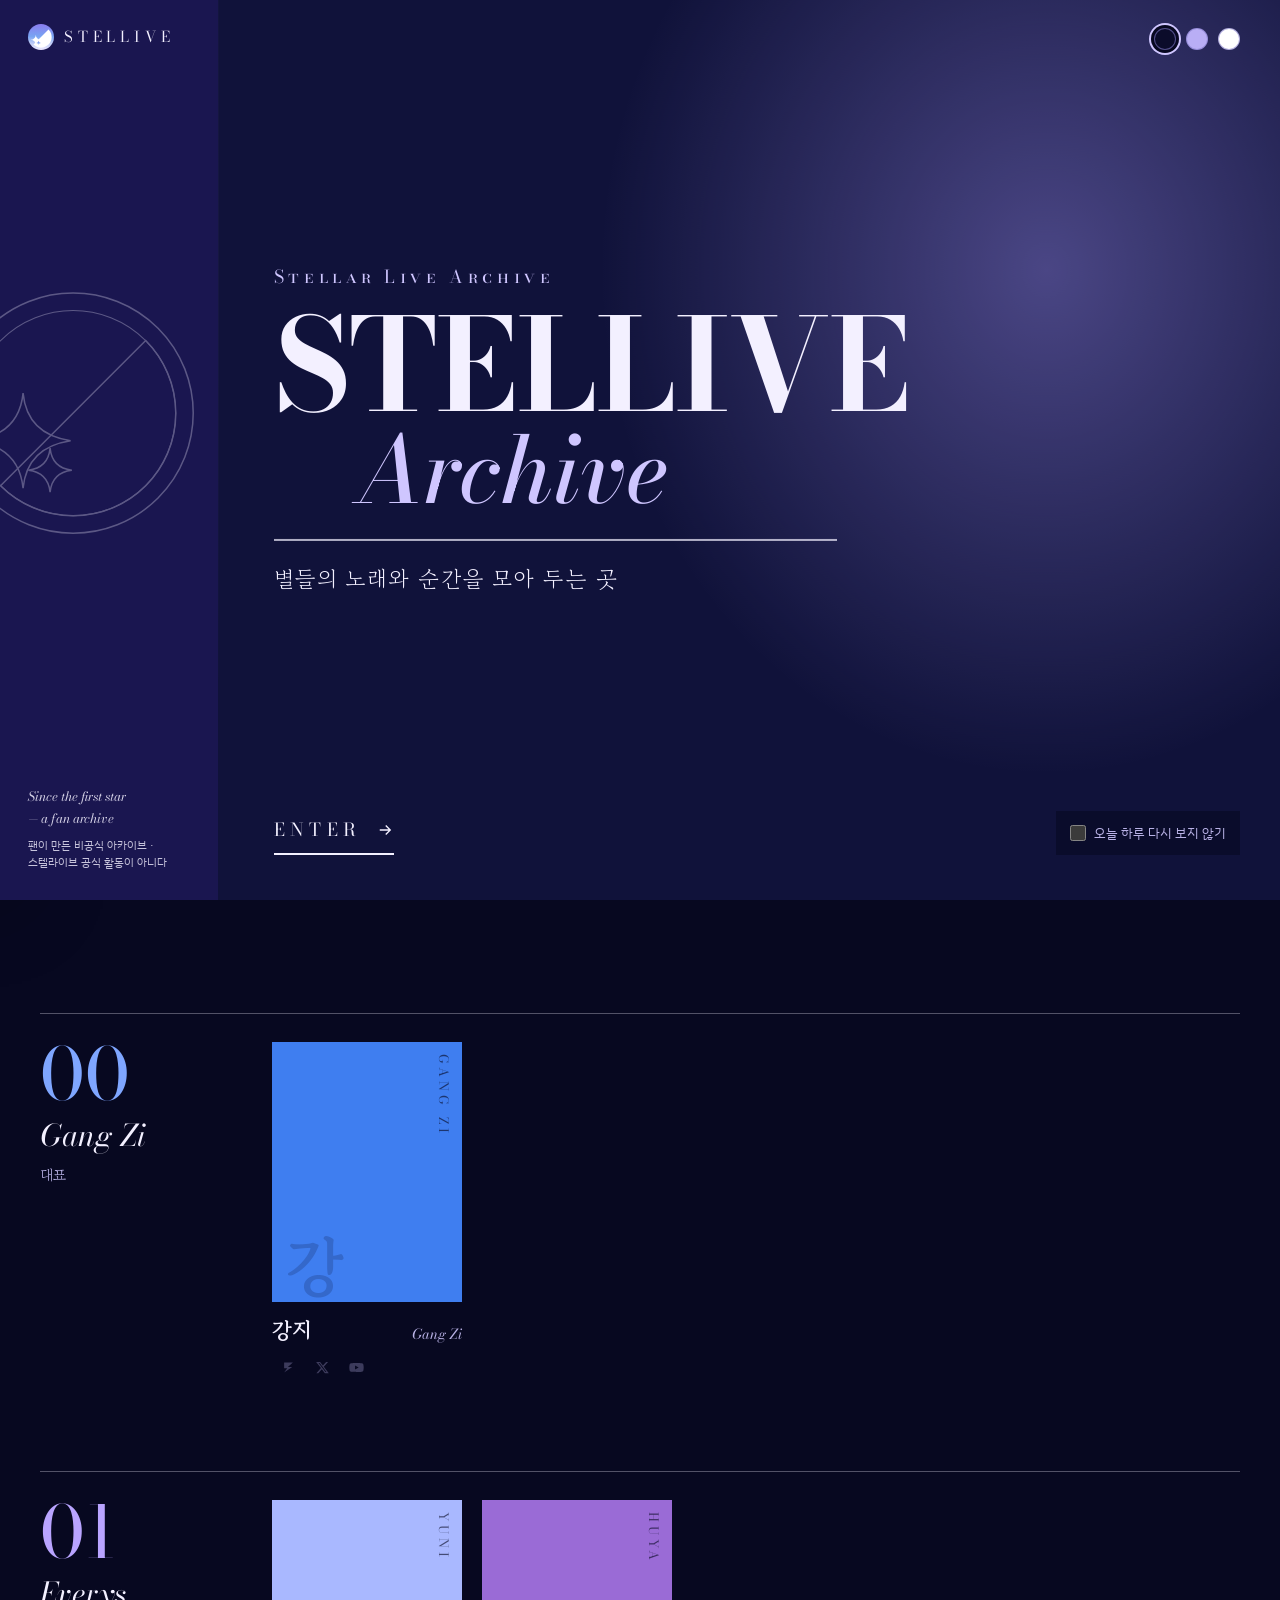
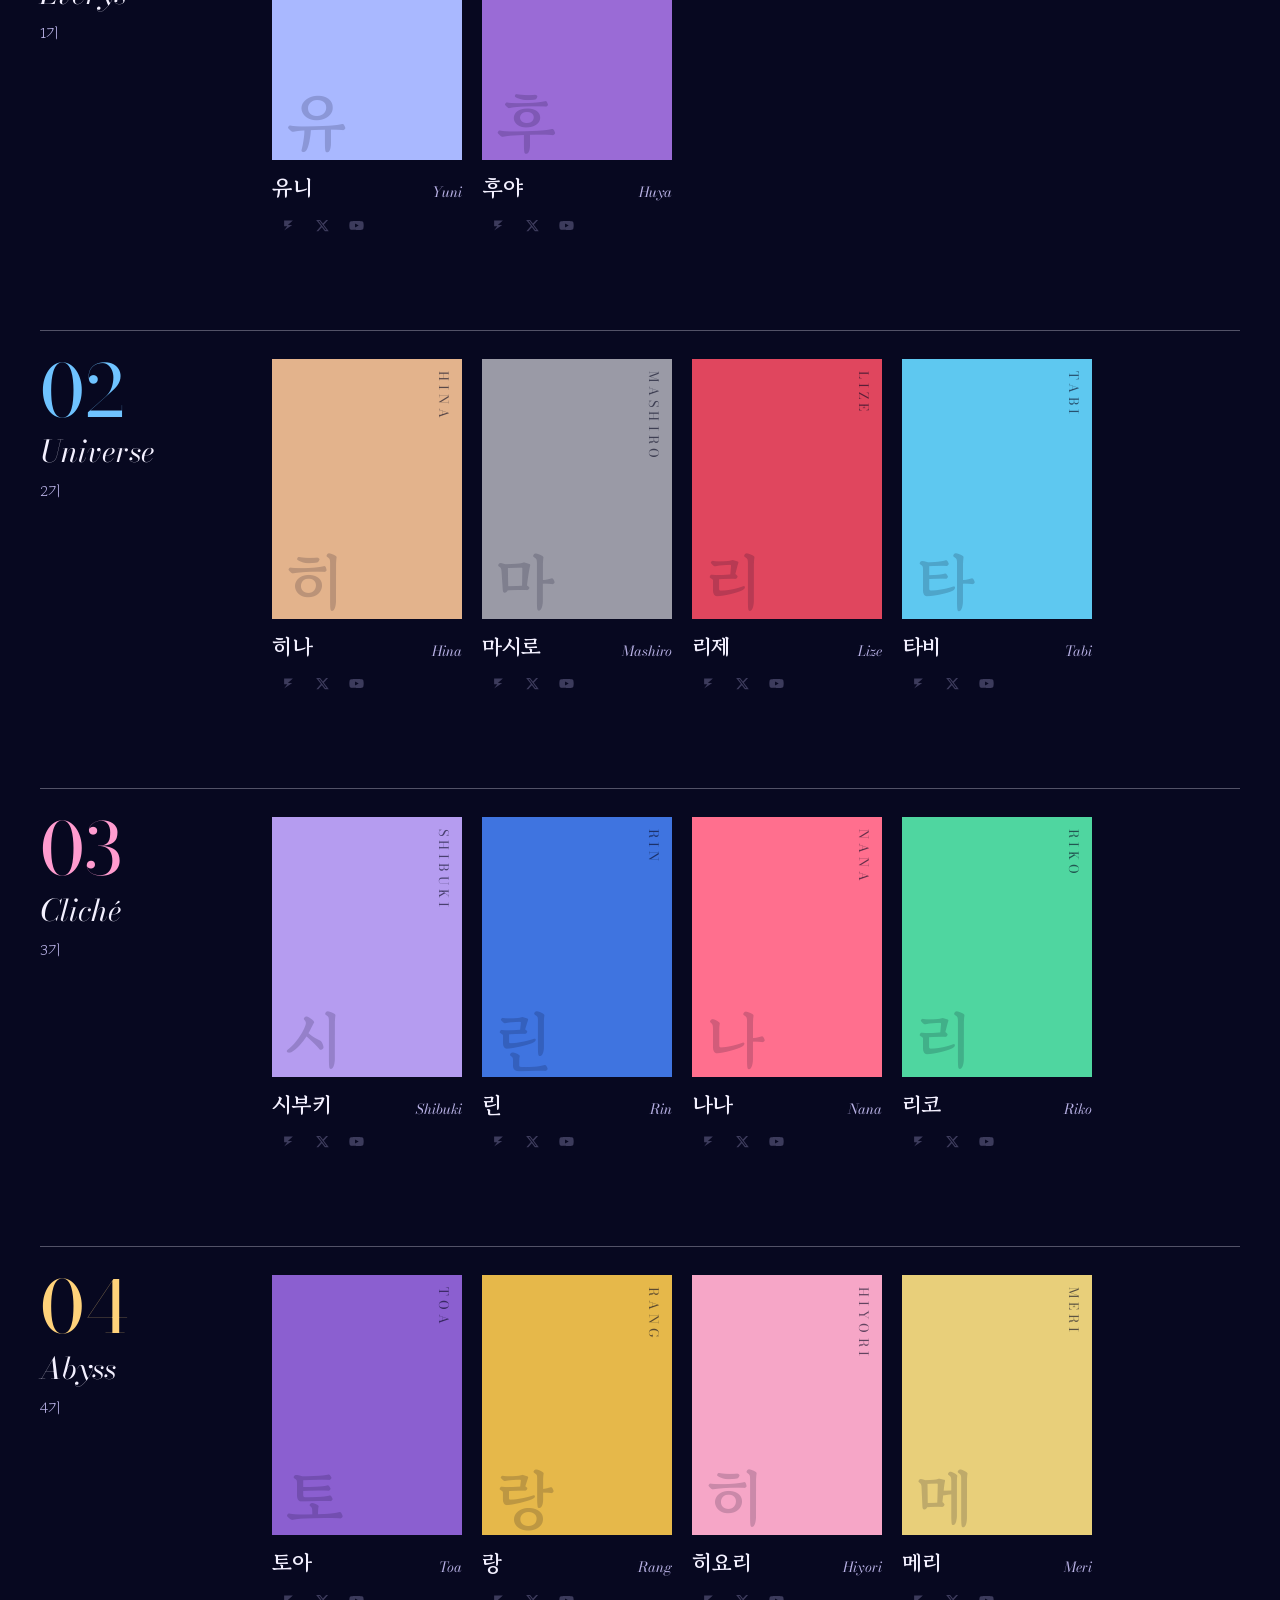
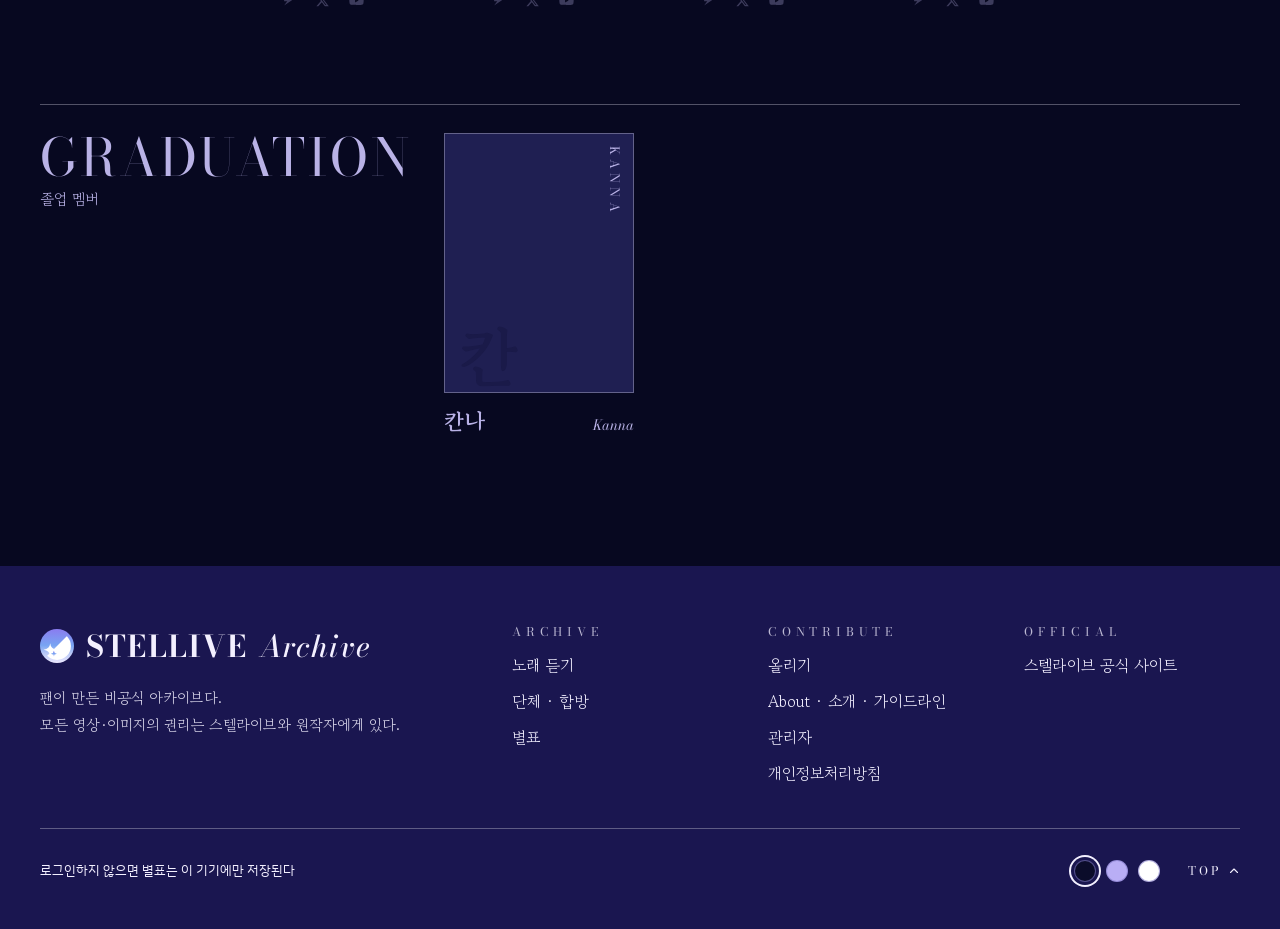
==== commit 3e0779ae: "모든 화면에 맨 아래 줄, 영상을 크게 보는 노래 창(#/play) Co-Authored-By: Claude Opus 5.5 <noreply@anthropic.com> Claude" ====
--- a/index.html
+++ b/index.html
@@ -77,6 +77,7 @@
 <!-- 영상 창 -->
 <div id="stage" data-view="mini" data-kind="">
   <div class="stage-bar">
+    <button type="button" data-s="page" title="노래 창" aria-label="노래 창으로 크게 보기">⛶</button>
     <button type="button" data-s="big" title="크게" aria-label="크게">⤢</button>
     <button type="button" data-s="mini" title="작게" aria-label="작게">▭</button>
     <button type="button" data-s="hidden" title="숨기기 (소리는 계속)" aria-label="숨기기">—</button>
@@ -93,8 +94,8 @@
   <input id="pSeek" type="range" min="0" max="1000" value="0" aria-label="재생 위치">
   <div class="p-row">
     <div class="p-now">
-      <span id="pThumb"></span>
-      <div><b id="pTitle"></b><small id="pSub"></small></div>
+      <button type="button" id="pThumb" data-p="page" aria-label="노래 창 열기"></button>
+      <div data-p="page" class="p-txt"><b id="pTitle"></b><small id="pSub"></small></div>
       <button type="button" class="icon-btn" data-p="fav" title="별표"></button>
     </div>
     <div class="p-ctl">
@@ -108,6 +109,7 @@
       <span id="pSrc"></span>
       <button type="button" class="chip-btn" data-p="prefer"></button>
       <span id="pTime"></span>
+      <button type="button" class="icon-btn" data-p="page" title="노래 창" aria-label="노래 창"></button>
       <button type="button" class="icon-btn on" data-p="hide" title="영상 창 보이기/숨기기" aria-label="영상 창"></button>
       <button type="button" class="icon-btn" data-p="queue" title="재생 목록" aria-label="재생 목록"></button>
     </div>
--- a/assets/style.css
+++ b/assets/style.css
@@ -168,7 +168,7 @@
 /* 목차 */
 #drawer {
   position: fixed; left: 0; top: 0; bottom: 0; z-index: 70; width: 400px; max-width: 88vw;
-  color: var(--wall-fg); display: flex; flex-direction: column; overflow-y: auto; scrollbar-width: thin;
+  color: var(--wall-fg); display: flex; flex-direction: column; overflow-y: auto; overscroll-behavior: contain; scrollbar-width: thin;
   background:
     radial-gradient(1.4px 1.4px at 18% 22%, rgba(255,255,255,.7), transparent), radial-gradient(1px 1px at 72% 12%, rgba(255,255,255,.6), transparent),
     radial-gradient(1.2px 1.2px at 84% 48%, rgba(255,255,255,.6), transparent), radial-gradient(1px 1px at 30% 78%, rgba(255,255,255,.5), transparent),
@@ -529,6 +529,54 @@
 #ytWrap iframe { width: 100%; height: 100%; }
 #stage[data-kind="yt"] #ytWrap, #stage[data-kind="video"] video, #stage[data-kind="frame"] iframe { display: block; }
 
+#stage[data-view="page"] { position: absolute; right: auto; bottom: auto; z-index: 40; border: 0; transition: none; box-shadow: 0 30px 90px rgba(0,0,0,.45); }
+#stage[data-view="page"] .stage-bar { display: none; }
+#player [data-p="page"]:not(.icon-btn) { cursor: pointer; }
+#pThumb { border: 0; padding: 0; }
+.p-txt { min-width: 0; display: flex; flex-direction: column; }
+.p-txt:hover #pTitle { text-decoration: underline; text-underline-offset: 3px; }
+
+/* ══ 노래 창 ══ */
+#view.play-v { max-width: 1760px; padding-top: 84px; gap: 40px; }
+.np { --side: clamp(300px, 25vw, 420px); --vw: min(calc(100vw - 80px - 48px - var(--side)), calc((100vh - 84px - var(--player) - 70px) * 16 / 9), 1440px);
+  position: relative; display: grid; grid-template-columns: max(var(--vw), 480px) var(--side); justify-content: center; gap: 48px; align-items: start; }
+.np-glow { position: fixed; inset: -10%; z-index: -1; background: center / cover no-repeat; filter: blur(90px) saturate(1.5); opacity: .32; pointer-events: none; }
+.np-main { display: flex; flex-direction: column; gap: 14px; min-width: 0; }
+.np-slot { width: 100%; aspect-ratio: 16 / 9; background: #000; }
+.np-under { display: flex; justify-content: space-between; align-items: center; gap: 16px; font-size: 14px; color: var(--dim); }
+.np-under a, .np-under button { display: inline-flex; align-items: center; gap: 6px; min-height: 36px; color: inherit; }
+.np-under a svg { width: 16px; height: 16px; }
+.np-under a:hover, .np-under button:hover { color: var(--fg); }
+.np-side { display: flex; flex-direction: column; gap: 18px; min-width: 0; max-height: calc(100vh - 84px - var(--player) - 24px); padding-top: 8px; }
+.np-title { font-family: var(--batang); font-weight: 400; font-size: clamp(24px, 2.1vw, 34px); line-height: 1.35; word-break: keep-all; overflow-wrap: anywhere; }
+.np-who { display: flex; flex-wrap: wrap; gap: 8px; }
+.np-who a { display: inline-flex; align-items: center; gap: 8px; padding: 4px 14px 4px 4px; border: 1px solid var(--line2); border-radius: 999px; font-size: 15px; }
+.np-who a:hover { background: var(--today); }
+.np-who .np-g { padding: 6px 14px; font-family: var(--bodoni); font-style: italic; }
+.np-meta { display: flex; flex-wrap: wrap; gap: 6px 14px; font-size: 13px; color: var(--dim); }
+.np-meta span + span::before { content: '·'; margin-right: 14px; }
+.np-meta [data-np-src] { font-family: var(--bodoni); letter-spacing: .14em; }
+.np-acts { display: flex; align-items: center; gap: 10px; }
+.np-acts .icon-btn { border: 1px solid var(--line2); }
+.np-acts .icon-btn.on { color: #e6b422; }
+.np-q-h { display: flex; align-items: baseline; gap: 12px; padding-top: 16px; border-top: 1px solid var(--line); }
+.np-q-h b { font-family: var(--batang); font-weight: 400; font-size: 18px; }
+.np-q-h small { margin-left: auto; color: var(--dim); font-size: 12px; }
+.np-q { list-style: none; padding: 0; margin: 0 -10px; overflow-y: auto; min-height: 120px; flex: 1 1 auto; scrollbar-width: thin; overscroll-behavior: contain; }
+.np-q li { display: grid; grid-template-columns: 30px 1fr; gap: 8px; align-items: center; padding: 8px 10px; cursor: pointer; }
+.np-q li:hover, .np-q li.now { background: var(--today); }
+.np-q li.now b { color: var(--accent); }
+.np-q .q-n svg { width: 14px; height: 14px; color: var(--accent); }
+.np-qt { min-width: 0; display: flex; flex-direction: column; }
+.np-qt b { font-weight: 400; font-size: 14px; overflow: hidden; text-overflow: ellipsis; white-space: nowrap; }
+.np-qt small { font-size: 11px; color: var(--dim); overflow: hidden; text-overflow: ellipsis; white-space: nowrap; }
+@media (max-width: 820px) {
+  #view.play-v { padding-top: 72px; }
+  .np { grid-template-columns: 1fr; gap: 24px; }
+  .np-side { padding-top: 0; max-height: none; }
+  .np-q { max-height: 50vh; }
+}
+
 #player { position: fixed; left: 0; right: 0; bottom: 0; z-index: 55; height: var(--player); background: var(--bar); border-top: 1px solid var(--line2); backdrop-filter: blur(16px); }
 #pSeek { position: absolute; left: 0; right: 0; top: -7px; width: 100%; height: 14px; -webkit-appearance: none; appearance: none; background: transparent; cursor: pointer; }
 #pSeek::-webkit-slider-runnable-track { height: 3px; background: var(--line2); }
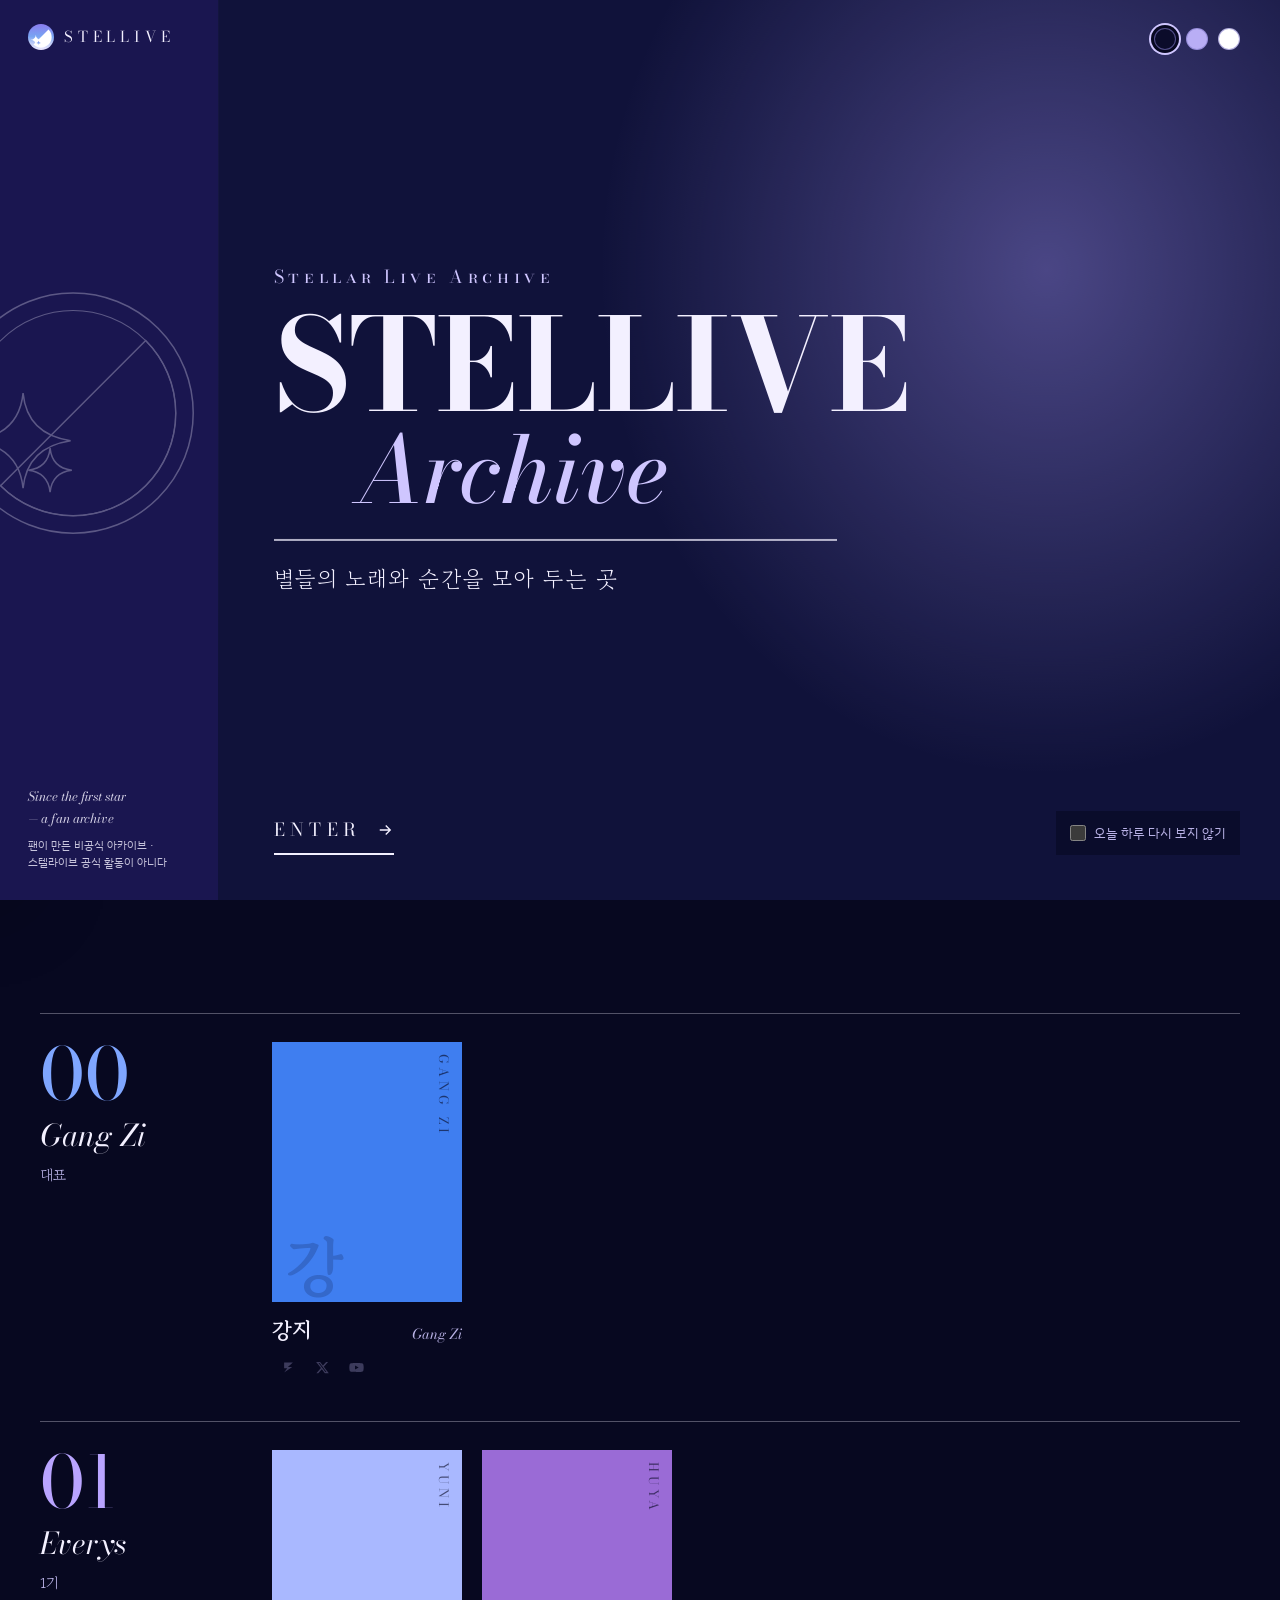
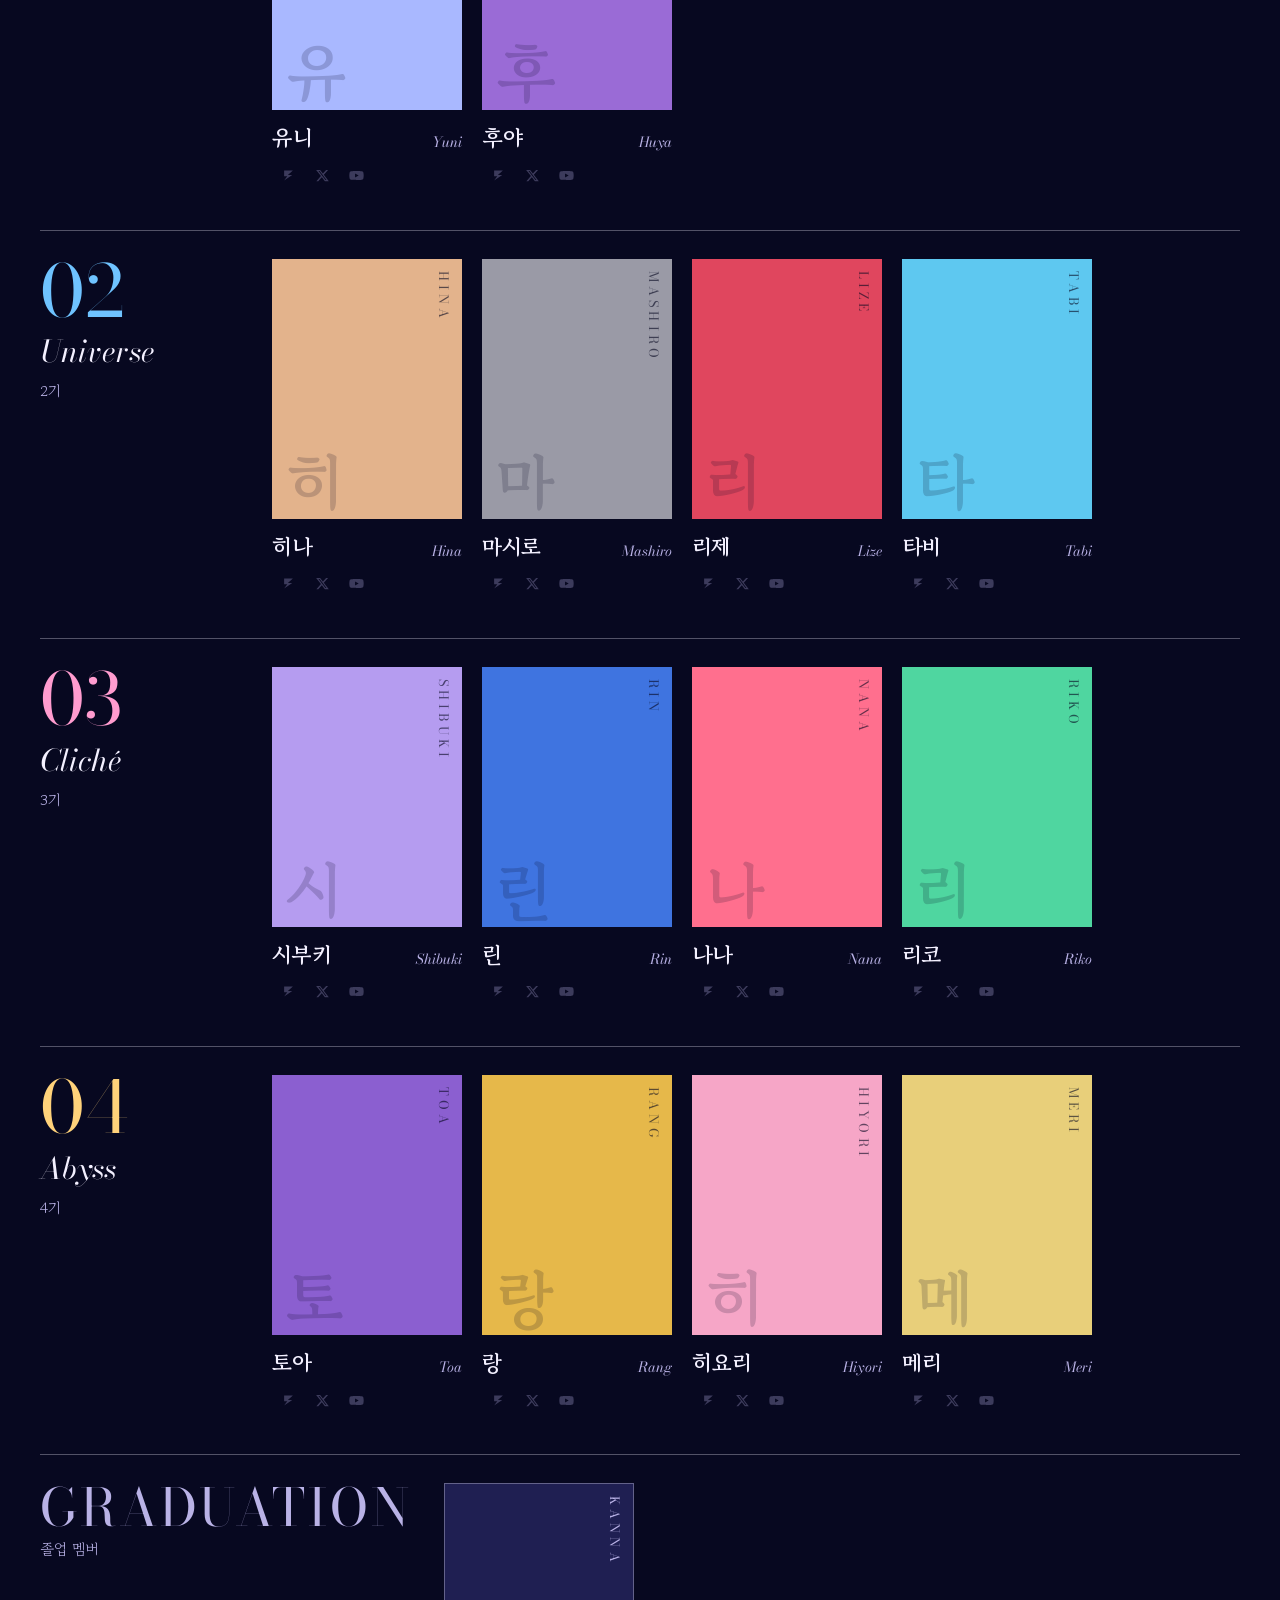
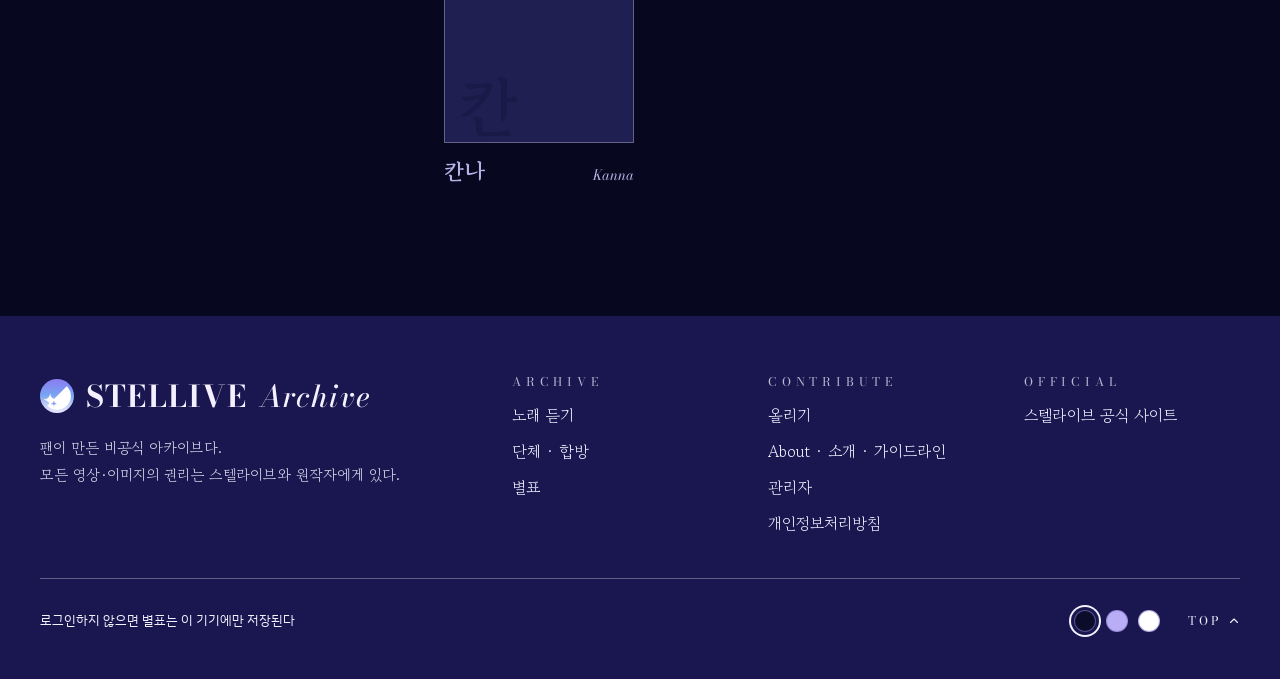
==== commit 1f48501d: "아래 노래 바에 끄고 내리기(⌄) 버튼 Co-Authored-By: Claude Opus 5.5 <noreply@anthropic.com> Claude-Session: https:" ====
--- a/index.html
+++ b/index.html
@@ -112,6 +112,7 @@
       <button type="button" class="icon-btn" data-p="page" title="노래 창" aria-label="노래 창"></button>
       <button type="button" class="icon-btn on" data-p="hide" title="영상 창 보이기/숨기기" aria-label="영상 창"></button>
       <button type="button" class="icon-btn" data-p="queue" title="재생 목록" aria-label="재생 목록"></button>
+      <button type="button" class="icon-btn" data-p="close" title="노래 끄고 내리기" aria-label="노래 끄고 내리기"></button>
     </div>
   </div>
 </div>
--- a/assets/style.css
+++ b/assets/style.css
@@ -297,6 +297,7 @@
 
 /* ══ 멤버 (기수별) ══ */
 .gen { display: flex; flex-wrap: wrap; gap: 32px; border-top: 1px solid var(--line2); padding-top: 28px; }
+.gen + .gen { margin-top: -50px; } /* 기수끼리는 붙여서 (본문 간격 88px → 38px) */
 .gen-h { flex: 1 1 200px; display: flex; flex-direction: column; gap: 4px; }
 .gen-h b { font-family: var(--bodoni); font-weight: 400; font-size: 72px; line-height: .9; color: var(--g); }
 .gen-h i { font-family: var(--bodoni); font-size: 30px; }
@@ -529,7 +530,7 @@
 #ytWrap iframe { width: 100%; height: 100%; }
 #stage[data-kind="yt"] #ytWrap, #stage[data-kind="video"] video, #stage[data-kind="frame"] iframe { display: block; }
 
-#stage[data-view="page"] { position: absolute; right: auto; bottom: auto; z-index: 40; border: 0; transition: none; box-shadow: 0 30px 90px rgba(0,0,0,.45); }
+#stage[data-view="page"] { position: absolute; right: auto; bottom: auto; z-index: 40; border: 0; transition: none; box-shadow: none; }
 #stage[data-view="page"] .stage-bar { display: none; }
 #player [data-p="page"]:not(.icon-btn) { cursor: pointer; }
 #pThumb { border: 0; padding: 0; }
@@ -577,6 +578,8 @@
   .np-q { max-height: 50vh; }
 }
 
+#player.leaving { transform: translateY(100%); opacity: 0; }
+#player { transition: transform .25s, opacity .25s; }
 #player { position: fixed; left: 0; right: 0; bottom: 0; z-index: 55; height: var(--player); background: var(--bar); border-top: 1px solid var(--line2); backdrop-filter: blur(16px); }
 #pSeek { position: absolute; left: 0; right: 0; top: -7px; width: 100%; height: 14px; -webkit-appearance: none; appearance: none; background: transparent; cursor: pointer; }
 #pSeek::-webkit-slider-runnable-track { height: 3px; background: var(--line2); }
@@ -750,7 +753,10 @@
   background: var(--panel); color: var(--fg); border: 1px solid var(--line2); box-shadow: 0 20px 60px rgba(0,0,0,.45);
   padding: 16px; display: flex; flex-direction: column; gap: 12px; font-family: var(--sans); font-size: 14px;
 }
-.lp-h { display: flex; align-items: center; justify-content: space-between; }
+.lp-h { position: sticky; top: -16px; z-index: 2; background: var(--panel); display: flex; align-items: center; justify-content: space-between; cursor: move; user-select: none; touch-action: none; margin: -16px -16px 0; padding: 12px 12px 10px 16px; border-bottom: 1px solid var(--line); }
+.lp-h::before { content: '⠿'; color: var(--dim); margin-right: 8px; font-size: 14px; }
+.lp-h b { margin-right: auto; }
+#laypanel.moving { opacity: .92; box-shadow: 0 28px 80px rgba(0,0,0,.5); }
 .lp-h b { font-family: var(--batang); font-size: 18px; }
 .lp-sw { display: flex; align-items: center; gap: 8px; min-height: 36px; cursor: pointer; }
 .lp-sw input { width: 18px; height: 18px; accent-color: var(--accent); }
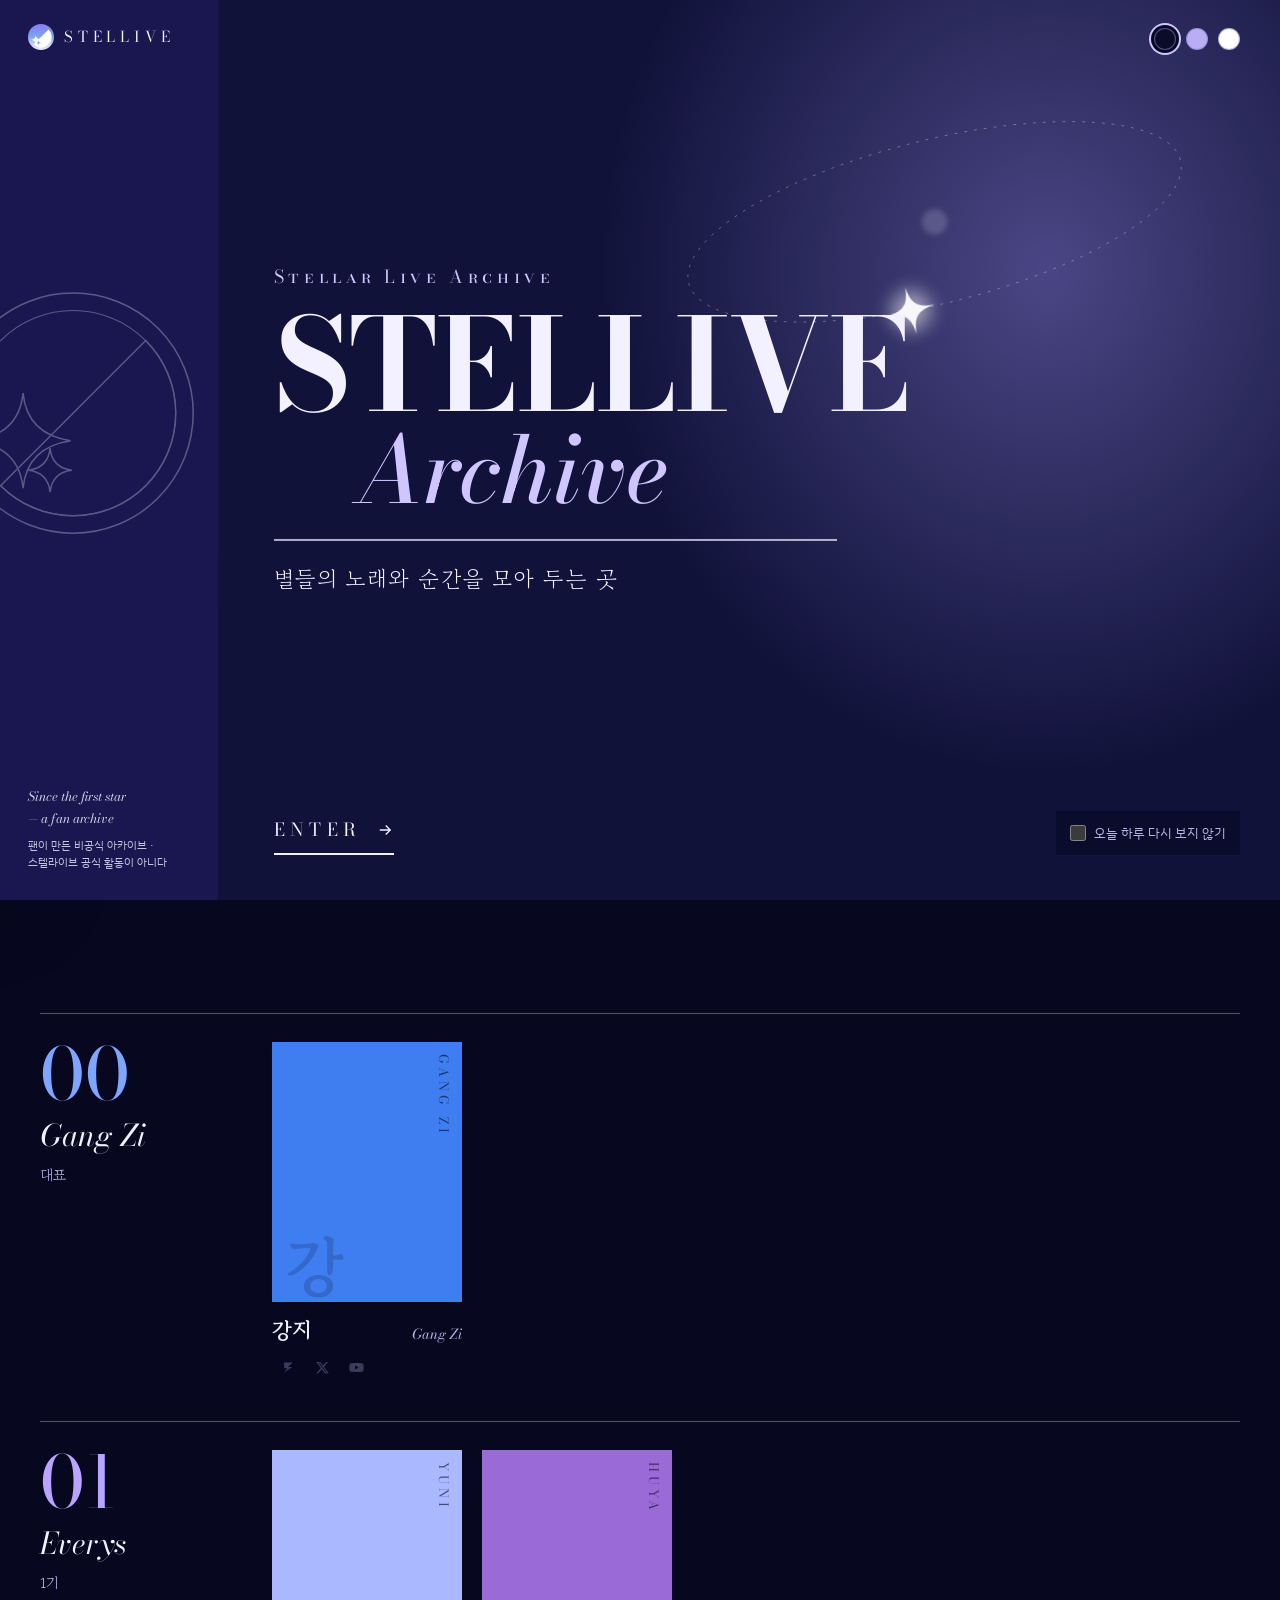
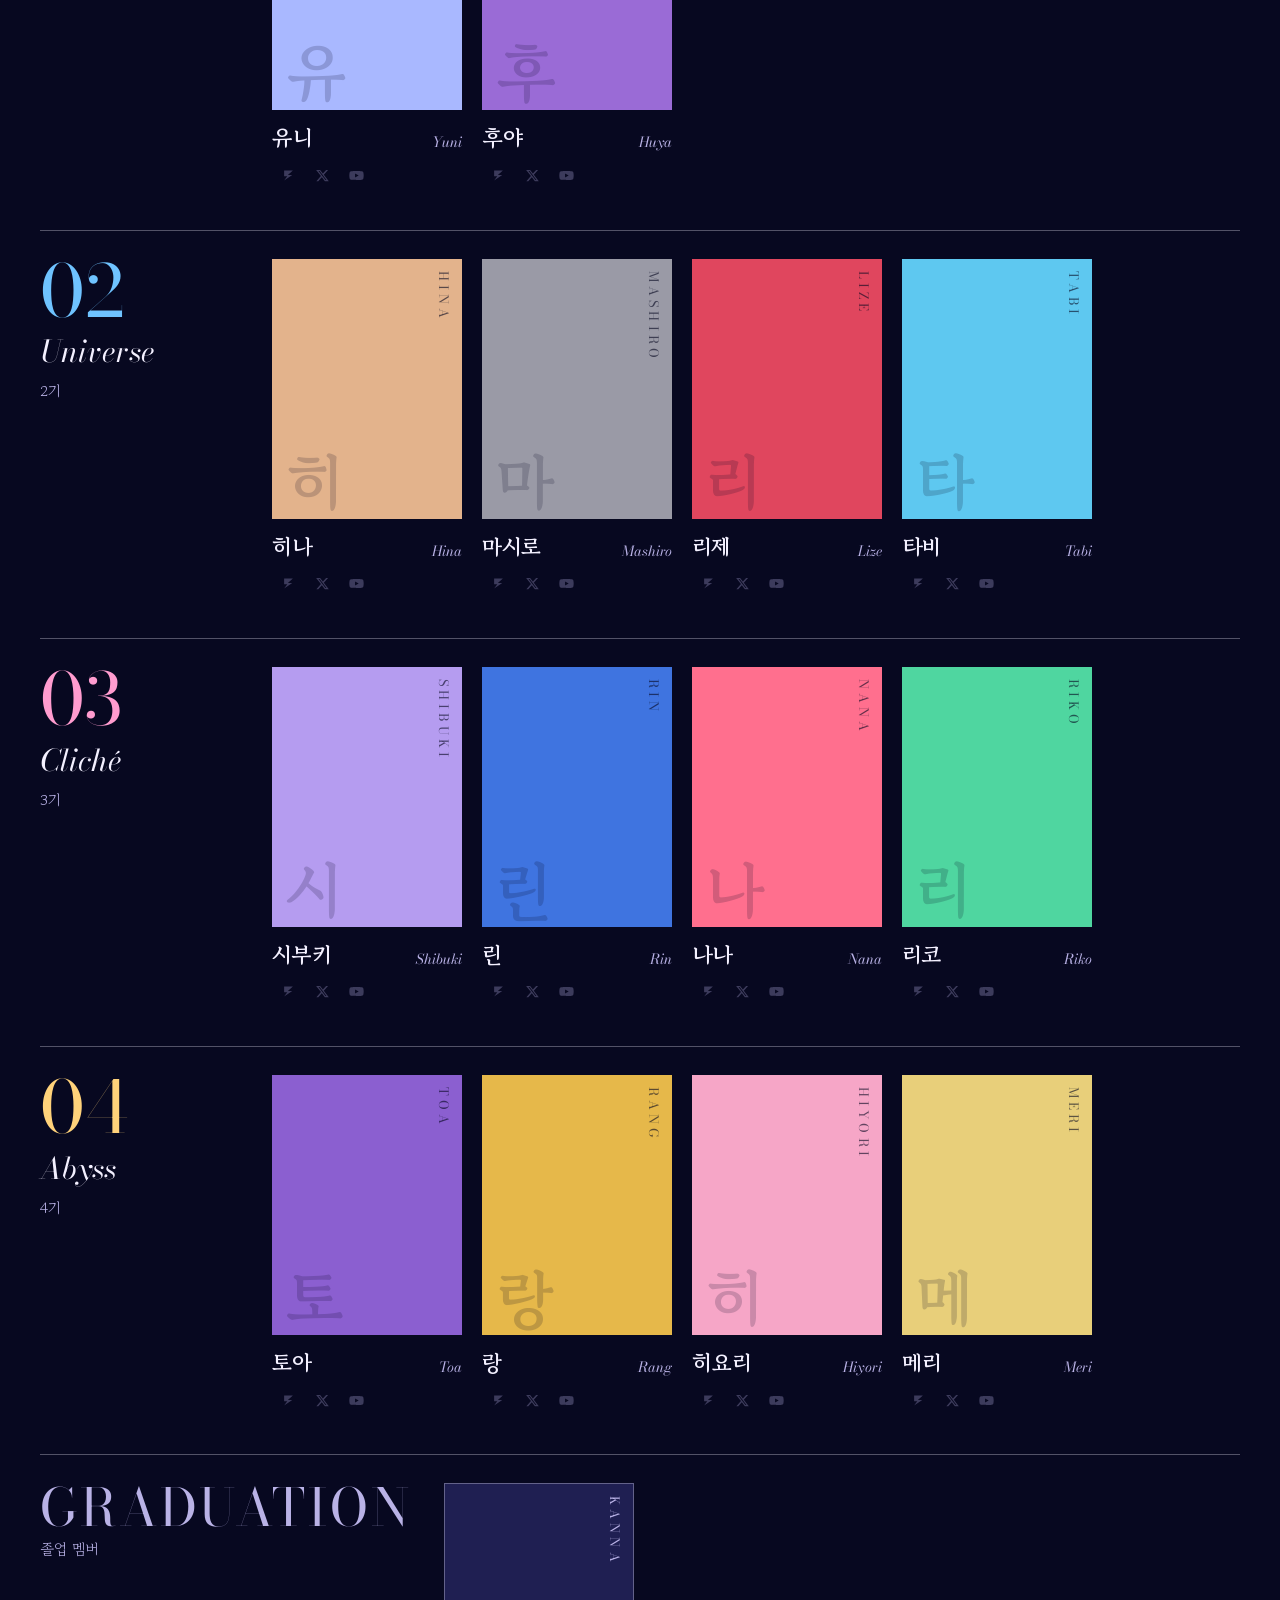
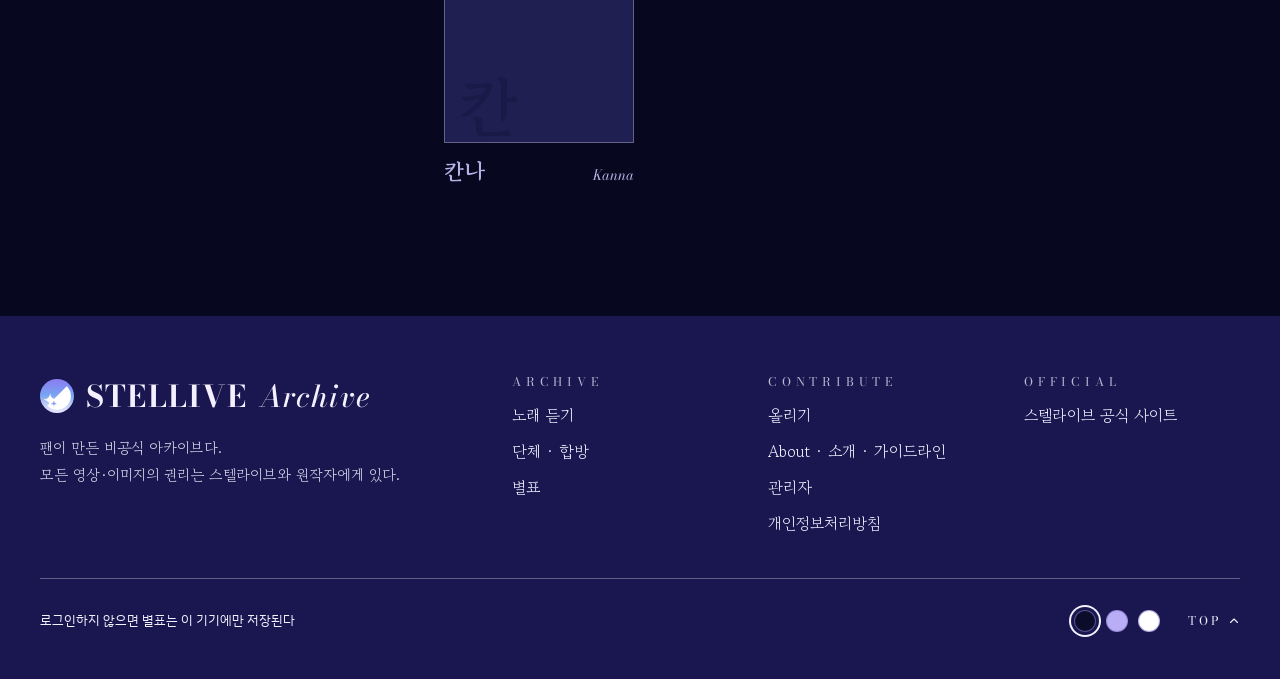
==== commit 6b7efefa: "첫 화면을 서버 기다리지 않고 바로 띄우기, 공전하는 별 Co-Authored-By: Claude Opus 5.5 <noreply@anthropic.com> Claude-Sessi" ====
--- a/index.html
+++ b/index.html
@@ -29,6 +29,21 @@
     </div>
   </div>
   <div class="in-sky" id="introSky" data-ei="images.intro"></div>
+  <!-- 공전하는 별: 앞(아래)으로 올 때 커지고 밝게, 뒤(위)로 갈 때 작고 흐리게 -->
+  <svg class="in-orbit" id="introOrbit" viewBox="0 0 400 200" aria-hidden="true">
+    <defs><path id="orbitPath" d="M20 100A180 58 0 1 0 380 100A180 58 0 1 0 20 100"/></defs>
+    <use href="#orbitPath" class="orb-line"/>
+    <circle class="orb-core" cx="200" cy="100" r="9"/>
+    <g>
+      <animateMotion dur="16s" repeatCount="indefinite"><mpath href="#orbitPath"/></animateMotion>
+      <g>
+        <animateTransform attributeName="transform" type="scale" dur="16s" repeatCount="indefinite" values=".7;1.35;.7;.45;.7" keyTimes="0;.25;.5;.75;1" calcMode="spline" keySplines=".4 0 .6 1;.4 0 .6 1;.4 0 .6 1;.4 0 .6 1"/>
+        <animate attributeName="opacity" dur="16s" repeatCount="indefinite" values=".75;1;.75;.35;.75" keyTimes="0;.25;.5;.75;1"/>
+        <circle class="orb-glow" r="13"/>
+        <path class="orb-star" transform="scale(1.45)" d="M0-9C.5-2.5 2.5-.5 9 0 2.5.5.5 2.5 0 9-.5 2.5-2.5.5-9 0-2.5-.5-.5-2.5 0-9Z"/>
+      </g>
+    </g>
+  </svg>
   <div class="in-dots" id="introDots"></div>
   <div class="in-type">
     <span class="sc" data-t="intro.kicker"></span>
--- a/assets/style.css
+++ b/assets/style.css
@@ -131,6 +131,14 @@
 [data-theme="white"] .in-sky:not(.has-img) { background: radial-gradient(55% 60% at 80% 35%, rgba(169,155,255,.18), transparent 70%), #fcfbff; }
 .in-sky.has-img::after { content: ''; position: absolute; inset: 0; background: linear-gradient(90deg, var(--scrim), transparent 60%); }
 .in-dots { position: absolute; right: 40px; top: 28px; z-index: 2; }
+.in-orbit { position: absolute; right: 5%; top: 9%; width: min(44vw, 78vh); height: auto; transform: rotate(-14deg); pointer-events: none; color: var(--accent); overflow: visible; }
+[data-theme="dark"] .in-orbit, [data-theme="lavender"] .in-orbit { color: #fff; }
+.orb-line { fill: none; stroke: currentColor; stroke-width: .6; stroke-dasharray: 2 5; opacity: .35; }
+.orb-core { fill: currentColor; opacity: .16; filter: blur(2px); }
+.orb-glow { fill: currentColor; opacity: .18; filter: blur(4px); }
+.orb-star { fill: currentColor; filter: drop-shadow(0 0 4px currentColor); }
+#intro.leaving .in-orbit { opacity: 0; transition: opacity .6s; }
+@media (max-width: 820px) { .in-orbit { width: 80vw; right: -6%; top: 6%; } }
 .in-type {
   --t: min(10vw, 19vh);
   position: absolute; left: calc(clamp(180px, 17vw, 320px) + 56px); top: 50%; transform: translateY(-56%);
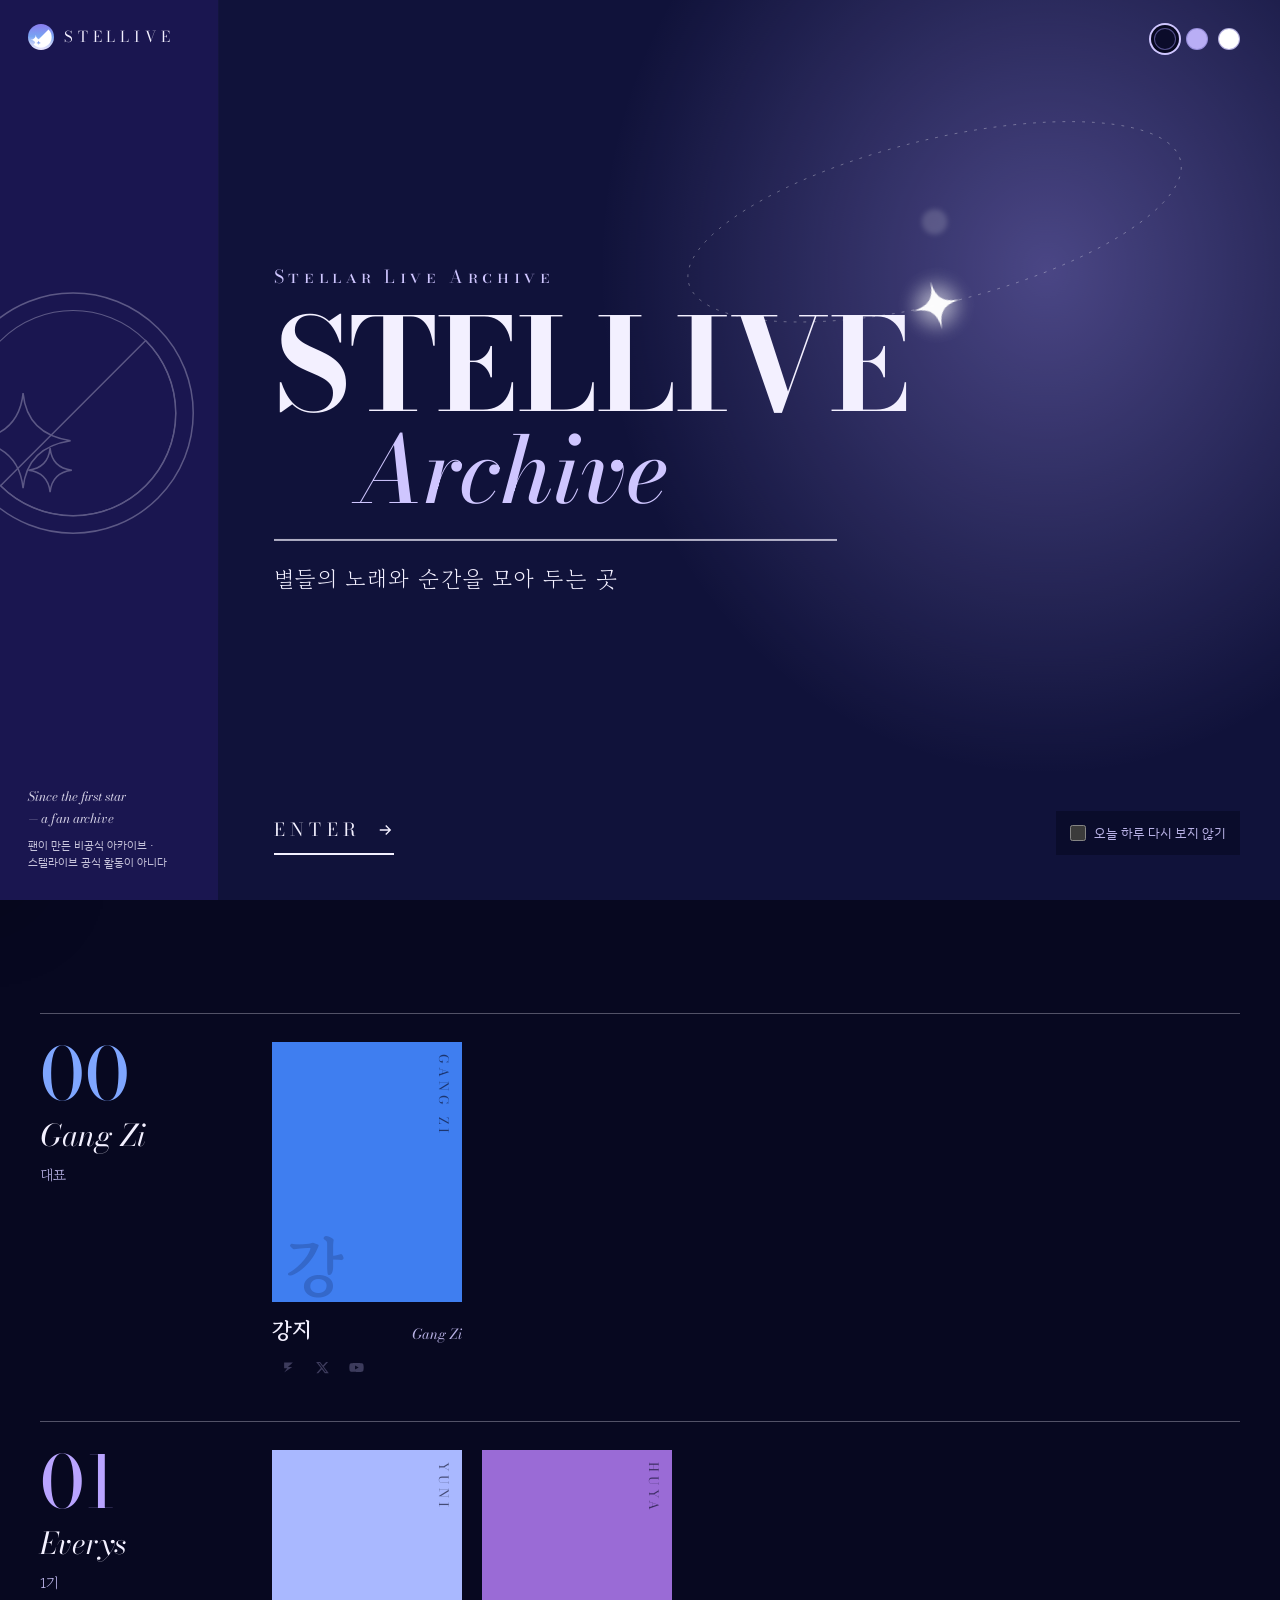
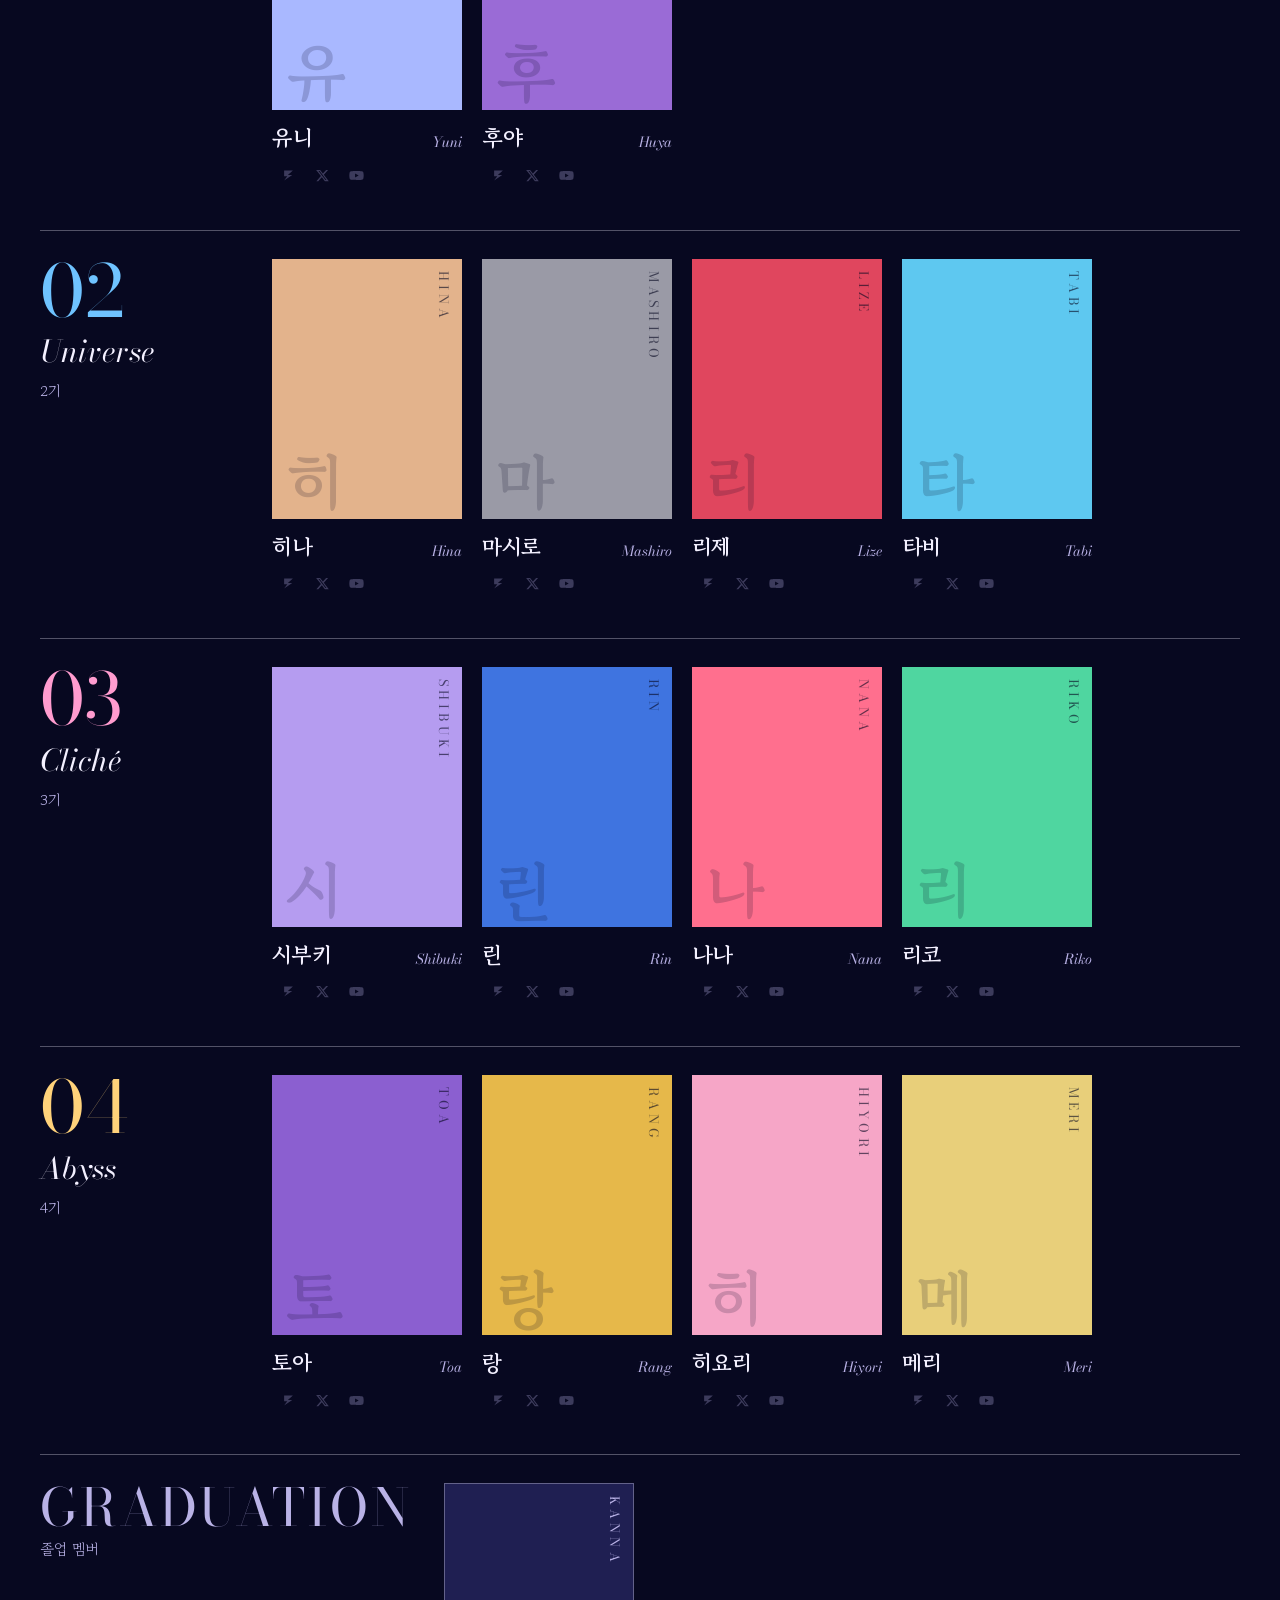
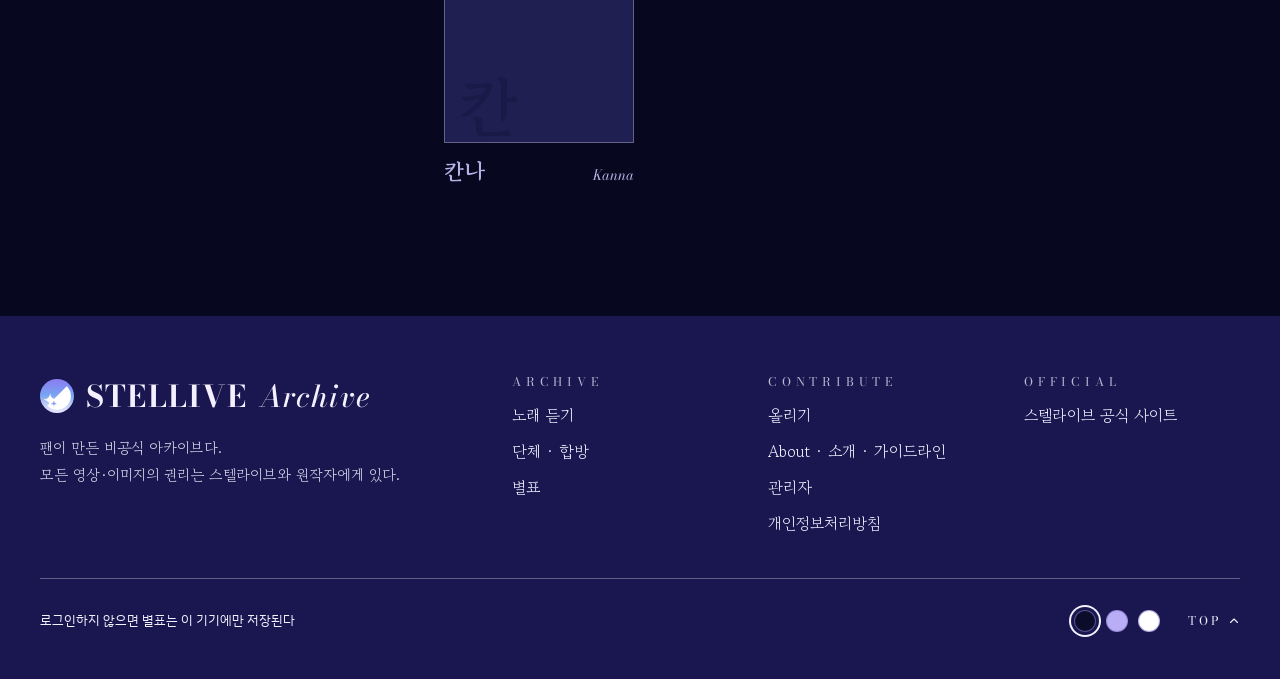
==== commit f3bc23d2: "mp3는 검은 화면 대신 멤버 사진 표지, 목록 썸네일은 보일 때만 불러오기 Co-Authored-By: Claude Opus 5.5 <noreply@anthropic.com> C" ====
--- a/index.html
+++ b/index.html
@@ -101,6 +101,7 @@
     <div id="ytWrap"><div id="ytHost"></div></div>
     <video playsinline controls></video>
     <iframe allow="autoplay; encrypted-media" allowfullscreen title="드라이브 미리보기"></iframe>
+    <div class="stage-cover" aria-hidden="true"></div>
   </div>
 </div>
 
--- a/assets/style.css
+++ b/assets/style.css
@@ -400,7 +400,9 @@
 .song:hover { background: linear-gradient(90deg, var(--today), transparent); }
 .song.now .s-t b { color: var(--accent); }
 .s-n { font-family: var(--bodoni); font-size: 30px; width: 52px; color: var(--dim); flex: none; }
-.s-th { width: 112px; height: 63px; flex: none; background: var(--tile) center / cover; position: relative; }
+.s-th { width: 112px; height: 63px; flex: none; background: var(--tile) center / cover; position: relative; overflow: hidden; }
+.s-th img, .c-th img { position: absolute; inset: 0; width: 100%; height: 100%; object-fit: cover; display: block; }
+.s-th .s-ph { position: absolute; inset: 0; display: grid; place-items: center; color: var(--dim); font-size: 22px; font-weight: 400; }
 .s-th i { position: absolute; inset: 0; display: grid; place-items: center; background: rgba(0,0,0,.4); color: #fff; opacity: 0; transition: opacity .15s; font-size: 20px; }
 .song:hover .s-th i { opacity: 1; }
 .s-t { flex: 1; min-width: 0; display: flex; flex-direction: column; gap: 2px; }
@@ -422,7 +424,7 @@
 /* 클립 · 팬아트 */
 .clips { display: grid; grid-template-columns: repeat(auto-fill, minmax(260px, 1fr)); gap: 20px; }
 .clip { cursor: pointer; display: flex; flex-direction: column; gap: 10px; position: relative; }
-.c-th { aspect-ratio: 16 / 9; background: var(--tile) center / cover; position: relative; display: grid; place-items: center; color: var(--dim); font-size: 30px; transition: transform .3s; }
+.c-th { aspect-ratio: 16 / 9; background: var(--tile) center / cover; position: relative; overflow: hidden; display: grid; place-items: center; color: var(--dim); font-size: 30px; transition: transform .3s; }
 .clip:hover .c-th { transform: translateY(-4px); }
 .c-meta b { font-family: var(--batang); font-size: 17px; font-weight: 400; display: block; overflow: hidden; text-overflow: ellipsis; white-space: nowrap; }
 .c-meta small { font-size: 12px; color: var(--dim); }
@@ -537,6 +539,16 @@
 .stage-body > * { position: absolute; inset: 0; width: 100%; height: 100%; border: 0; display: none; background: #000; }
 #ytWrap iframe { width: 100%; height: 100%; }
 #stage[data-kind="yt"] #ytWrap, #stage[data-kind="video"] video, #stage[data-kind="frame"] iframe { display: block; }
+/* mp3 는 검은 화면 대신 표지 */
+#stage[data-kind="video"][data-audio="1"] .stage-cover { display: grid; }
+.stage-cover { place-items: center; overflow: hidden; background: #0d0c2b; pointer-events: none; }
+.stage-cover .sc-bg { position: absolute; inset: -20%; background: center / cover; filter: blur(40px) saturate(1.3); opacity: .55; }
+.stage-cover .sc-in { position: relative; display: flex; flex-direction: column; align-items: center; gap: 4%; width: 80%; text-align: center; color: #fff; }
+.stage-cover .sc-av { width: 34%; aspect-ratio: 1; border-radius: 50%; background: #2a2860 center / cover; box-shadow: 0 0 0 1px rgba(255,255,255,.35), 0 10px 40px rgba(0,0,0,.4); animation: sc-spin 24s linear infinite; }
+.stage-cover .sc-t { font-family: var(--batang); font-size: clamp(11px, 3cqw, 26px); line-height: 1.35; overflow: hidden; display: -webkit-box; -webkit-line-clamp: 2; -webkit-box-orient: vertical; }
+.stage-body { container-type: inline-size; }
+@keyframes sc-spin { to { transform: rotate(360deg); } }
+@media (prefers-reduced-motion: reduce) { .stage-cover .sc-av { animation: none; } }
 
 #stage[data-view="page"] { position: absolute; right: auto; bottom: auto; z-index: 40; border: 0; transition: none; box-shadow: none; }
 #stage[data-view="page"] .stage-bar { display: none; }
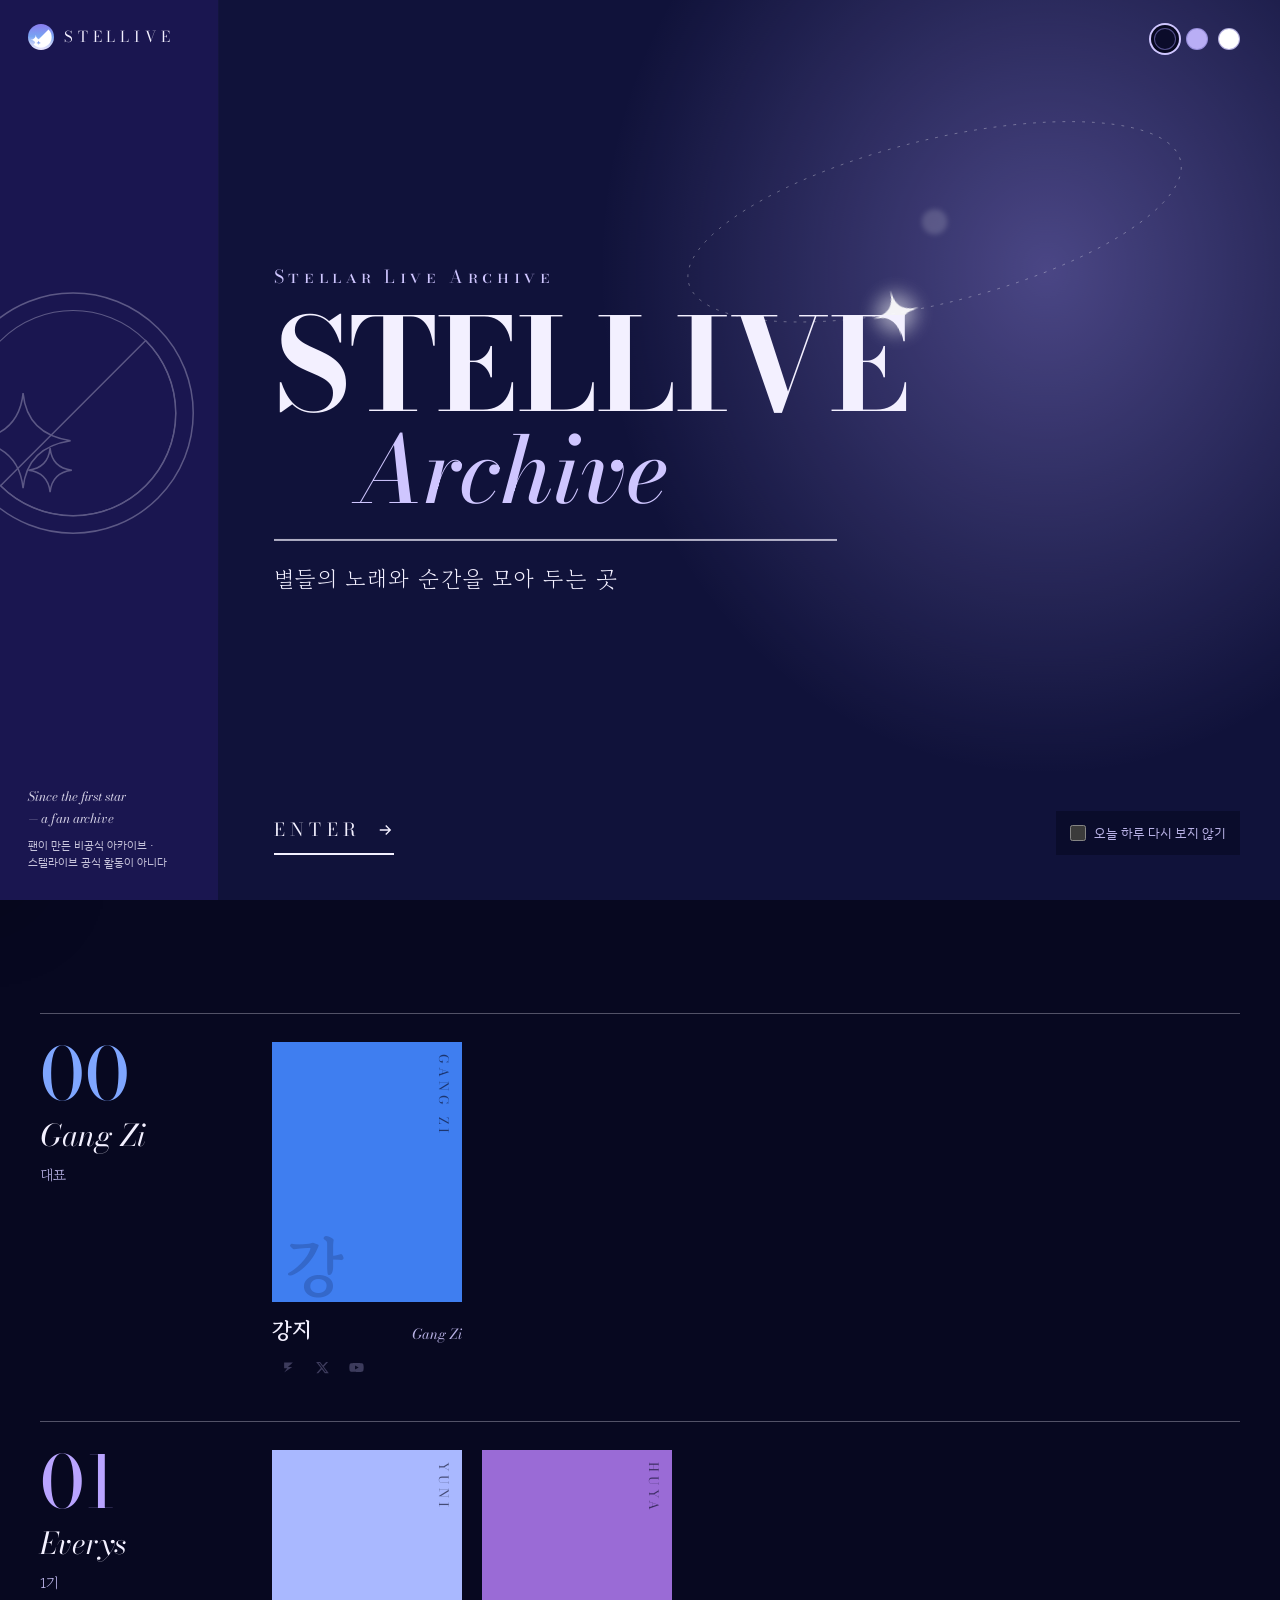
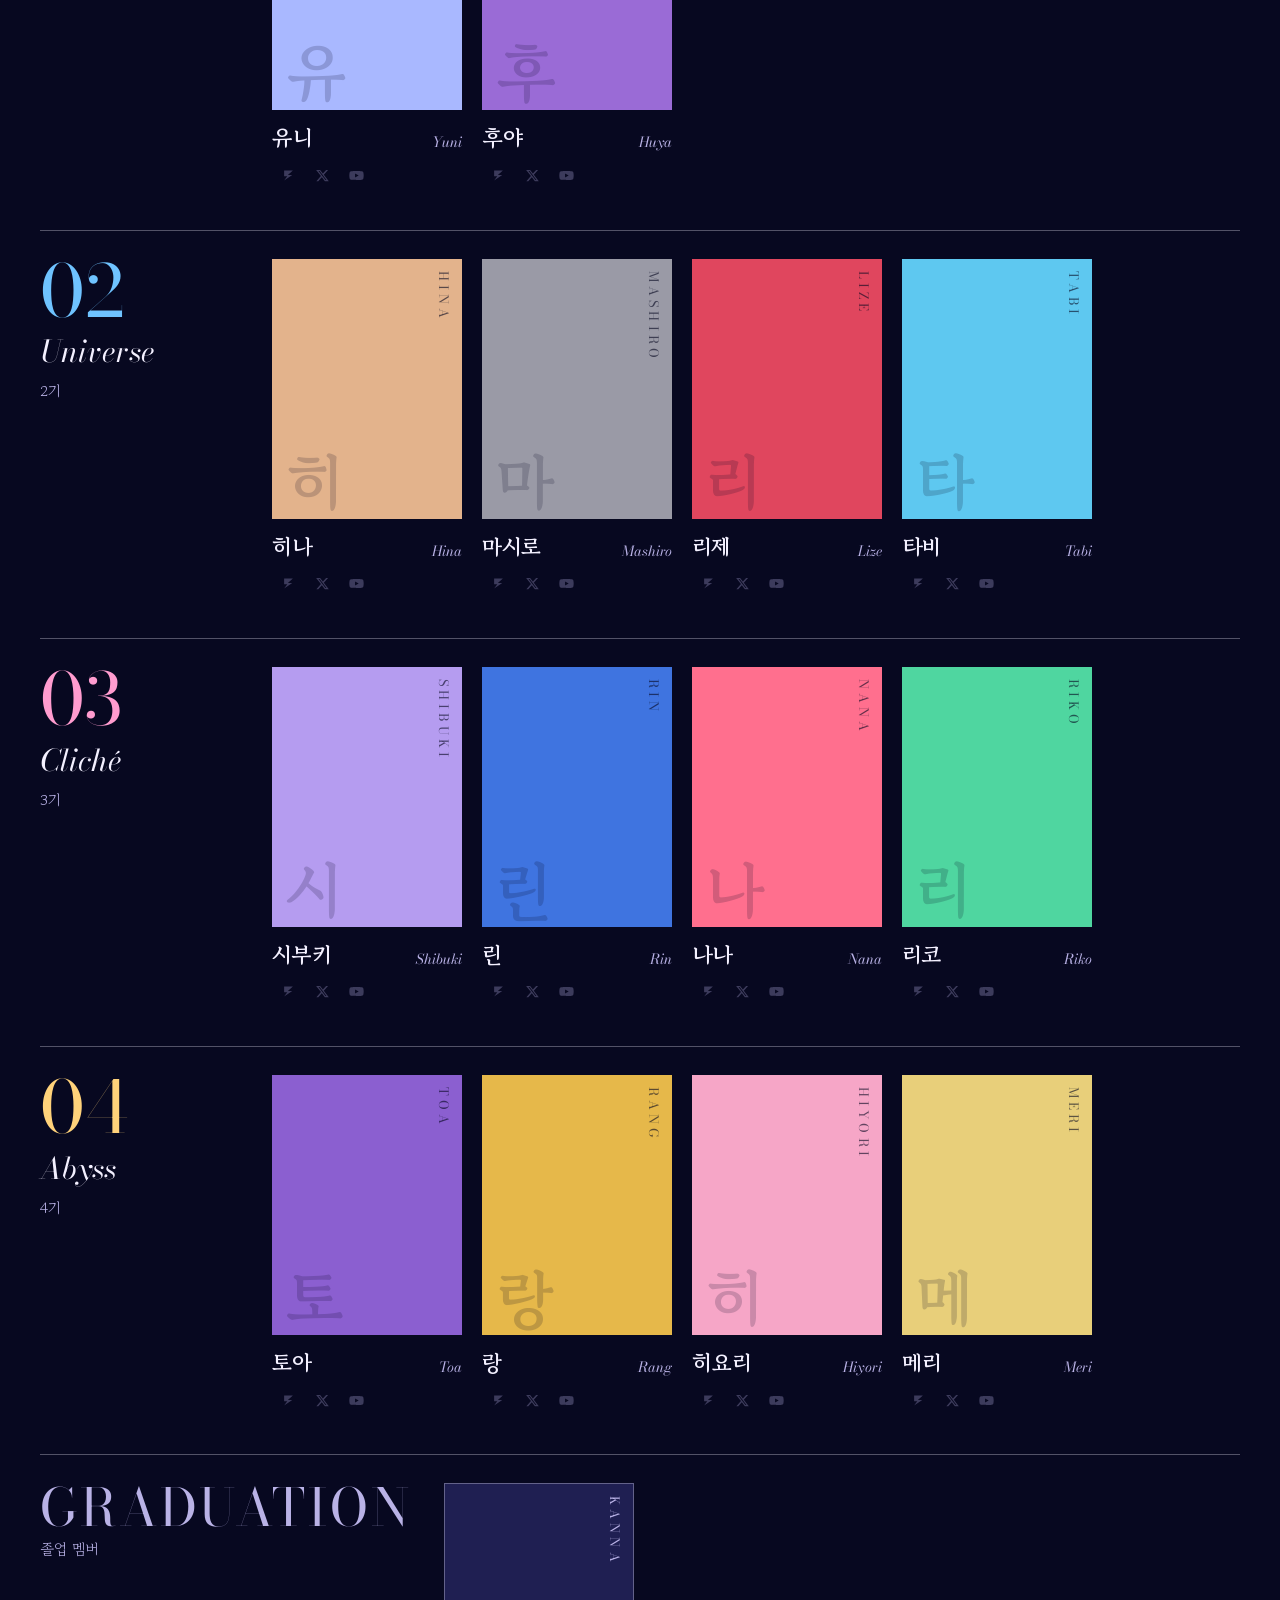
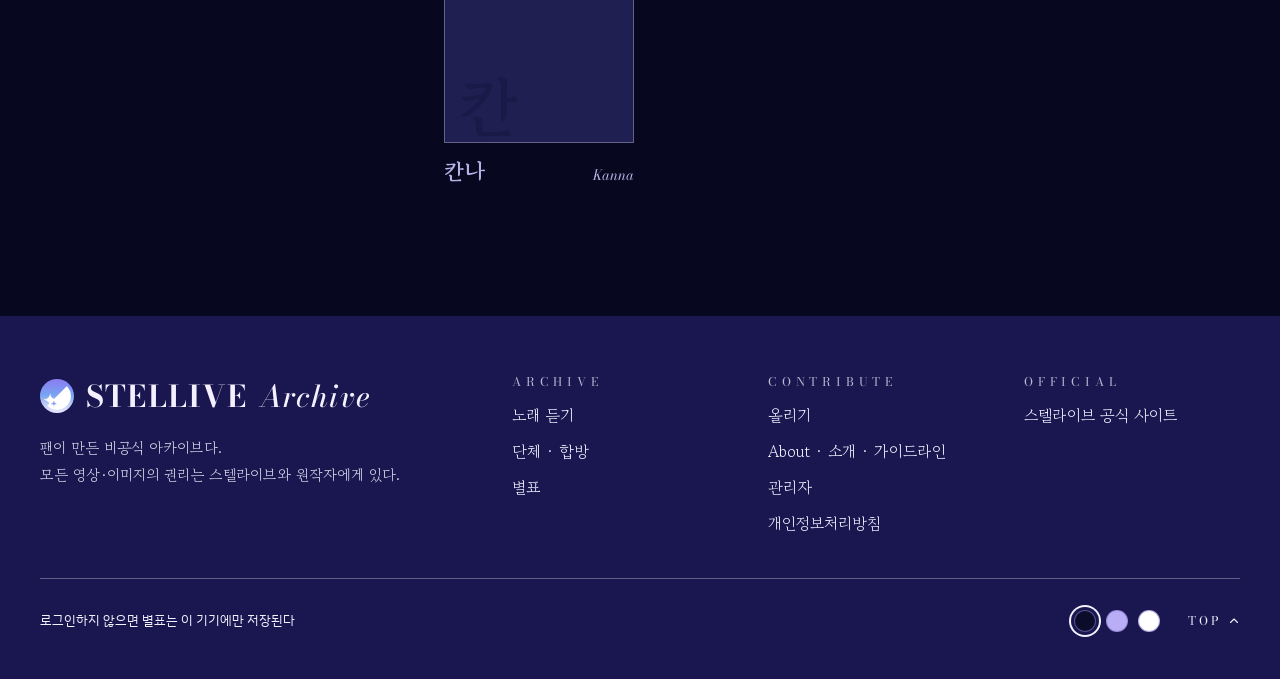
==== commit edbcabe8: "노래 창: 밝은 테마는 파스텔 배경, 곡 색으로 스르륵 바뀌는 배경, 오른쪽 칸을 영상 높이에 맞춰 정리 Co-Authored-By: Claude Opus 5.5 <noreply@" ====
--- a/index.html
+++ b/index.html
@@ -16,6 +16,7 @@
 </head>
 <body>
 <canvas id="sky" aria-hidden="true"></canvas>
+<div id="npGlow" aria-hidden="true"><i></i><i></i></div>
 
 <!-- 첫 화면 (하루 한 번) -->
 <section id="intro" hidden aria-label="첫 화면">
--- a/assets/style.css
+++ b/assets/style.css
@@ -558,18 +558,27 @@
 .p-txt:hover #pTitle { text-decoration: underline; text-underline-offset: 3px; }
 
 /* ══ 노래 창 ══ */
-#view.play-v { max-width: 1760px; padding-top: 84px; gap: 40px; }
+#view.play-v { max-width: 1760px; padding-top: 80px; gap: 40px; }
 .np { --side: clamp(300px, 25vw, 420px); --vw: min(calc(100vw - 80px - 48px - var(--side)), calc((100vh - 84px - var(--player) - 70px) * 16 / 9), 1440px);
   position: relative; display: grid; grid-template-columns: max(var(--vw), 480px) var(--side); justify-content: center; gap: 48px; align-items: start; }
-.np-glow { position: fixed; inset: -10%; z-index: -1; background: center / cover no-repeat; filter: blur(90px) saturate(1.5); opacity: .32; pointer-events: none; }
+#npGlow { position: fixed; inset: 0; z-index: -1; pointer-events: none; opacity: 0; transition: opacity .8s; overflow: hidden; }
+#npGlow.on { opacity: 1; }
+#npGlow i { position: absolute; inset: -12%; background: center / cover no-repeat; opacity: 0; transition: opacity 1.4s ease; filter: blur(90px) saturate(1.5); }
+#npGlow i.show { opacity: .34; }
+/* 밝은 테마는 영상 색을 파스텔로 — 어두운 영상이어도 화면이 칙칙해지지 않게 */
+[data-theme="lavender"] #npGlow i, [data-theme="white"] #npGlow i { filter: blur(90px) saturate(1.8) brightness(1.9) contrast(.75); }
+[data-theme="lavender"] #npGlow i.show, [data-theme="white"] #npGlow i.show { opacity: .5; }
 .np-main { display: flex; flex-direction: column; gap: 14px; min-width: 0; }
 .np-slot { width: 100%; aspect-ratio: 16 / 9; background: #000; }
+#stage[data-view="page"], #stage[data-view="page"] .stage-body > video { background: #000; }
 .np-under { display: flex; justify-content: space-between; align-items: center; gap: 16px; font-size: 14px; color: var(--dim); }
 .np-under a, .np-under button { display: inline-flex; align-items: center; gap: 6px; min-height: 36px; color: inherit; }
 .np-under a svg { width: 16px; height: 16px; }
 .np-under a:hover, .np-under button:hover { color: var(--fg); }
-.np-side { display: flex; flex-direction: column; gap: 18px; min-width: 0; max-height: calc(100vh - 84px - var(--player) - 24px); padding-top: 8px; }
-.np-title { font-family: var(--batang); font-weight: 400; font-size: clamp(24px, 2.1vw, 34px); line-height: 1.35; word-break: keep-all; overflow-wrap: anywhere; }
+/* 오른쪽 칸은 영상(+아래 줄)과 높이를 맞추고, 남는 자리는 재생 목록이 채운다 */
+.np-side { display: flex; flex-direction: column; gap: 14px; min-width: 0; height: calc(max(var(--vw), 480px) * 9 / 16 + 50px); }
+.np-title { font-family: var(--batang); font-weight: 400; font-size: clamp(20px, 1.55vw, 28px); line-height: 1.4; word-break: keep-all; overflow-wrap: anywhere;
+  display: -webkit-box; -webkit-line-clamp: 3; -webkit-box-orient: vertical; overflow: hidden; flex: none; }
 .np-who { display: flex; flex-wrap: wrap; gap: 8px; }
 .np-who a { display: inline-flex; align-items: center; gap: 8px; padding: 4px 14px 4px 4px; border: 1px solid var(--line2); border-radius: 999px; font-size: 15px; }
 .np-who a:hover { background: var(--today); }
@@ -583,7 +592,7 @@
 .np-q-h { display: flex; align-items: baseline; gap: 12px; padding-top: 16px; border-top: 1px solid var(--line); }
 .np-q-h b { font-family: var(--batang); font-weight: 400; font-size: 18px; }
 .np-q-h small { margin-left: auto; color: var(--dim); font-size: 12px; }
-.np-q { list-style: none; padding: 0; margin: 0 -10px; overflow-y: auto; min-height: 120px; flex: 1 1 auto; scrollbar-width: thin; overscroll-behavior: contain; }
+.np-q { list-style: none; padding: 0; margin: 0 -10px; overflow-y: auto; min-height: 96px; flex: 1 1 0; scrollbar-width: thin; overscroll-behavior: contain; }
 .np-q li { display: grid; grid-template-columns: 30px 1fr; gap: 8px; align-items: center; padding: 8px 10px; cursor: pointer; }
 .np-q li:hover, .np-q li.now { background: var(--today); }
 .np-q li.now b { color: var(--accent); }
@@ -594,7 +603,7 @@
 @media (max-width: 820px) {
   #view.play-v { padding-top: 72px; }
   .np { grid-template-columns: 1fr; gap: 24px; }
-  .np-side { padding-top: 0; max-height: none; }
+  .np-side { height: auto; }
   .np-q { max-height: 50vh; }
 }
 
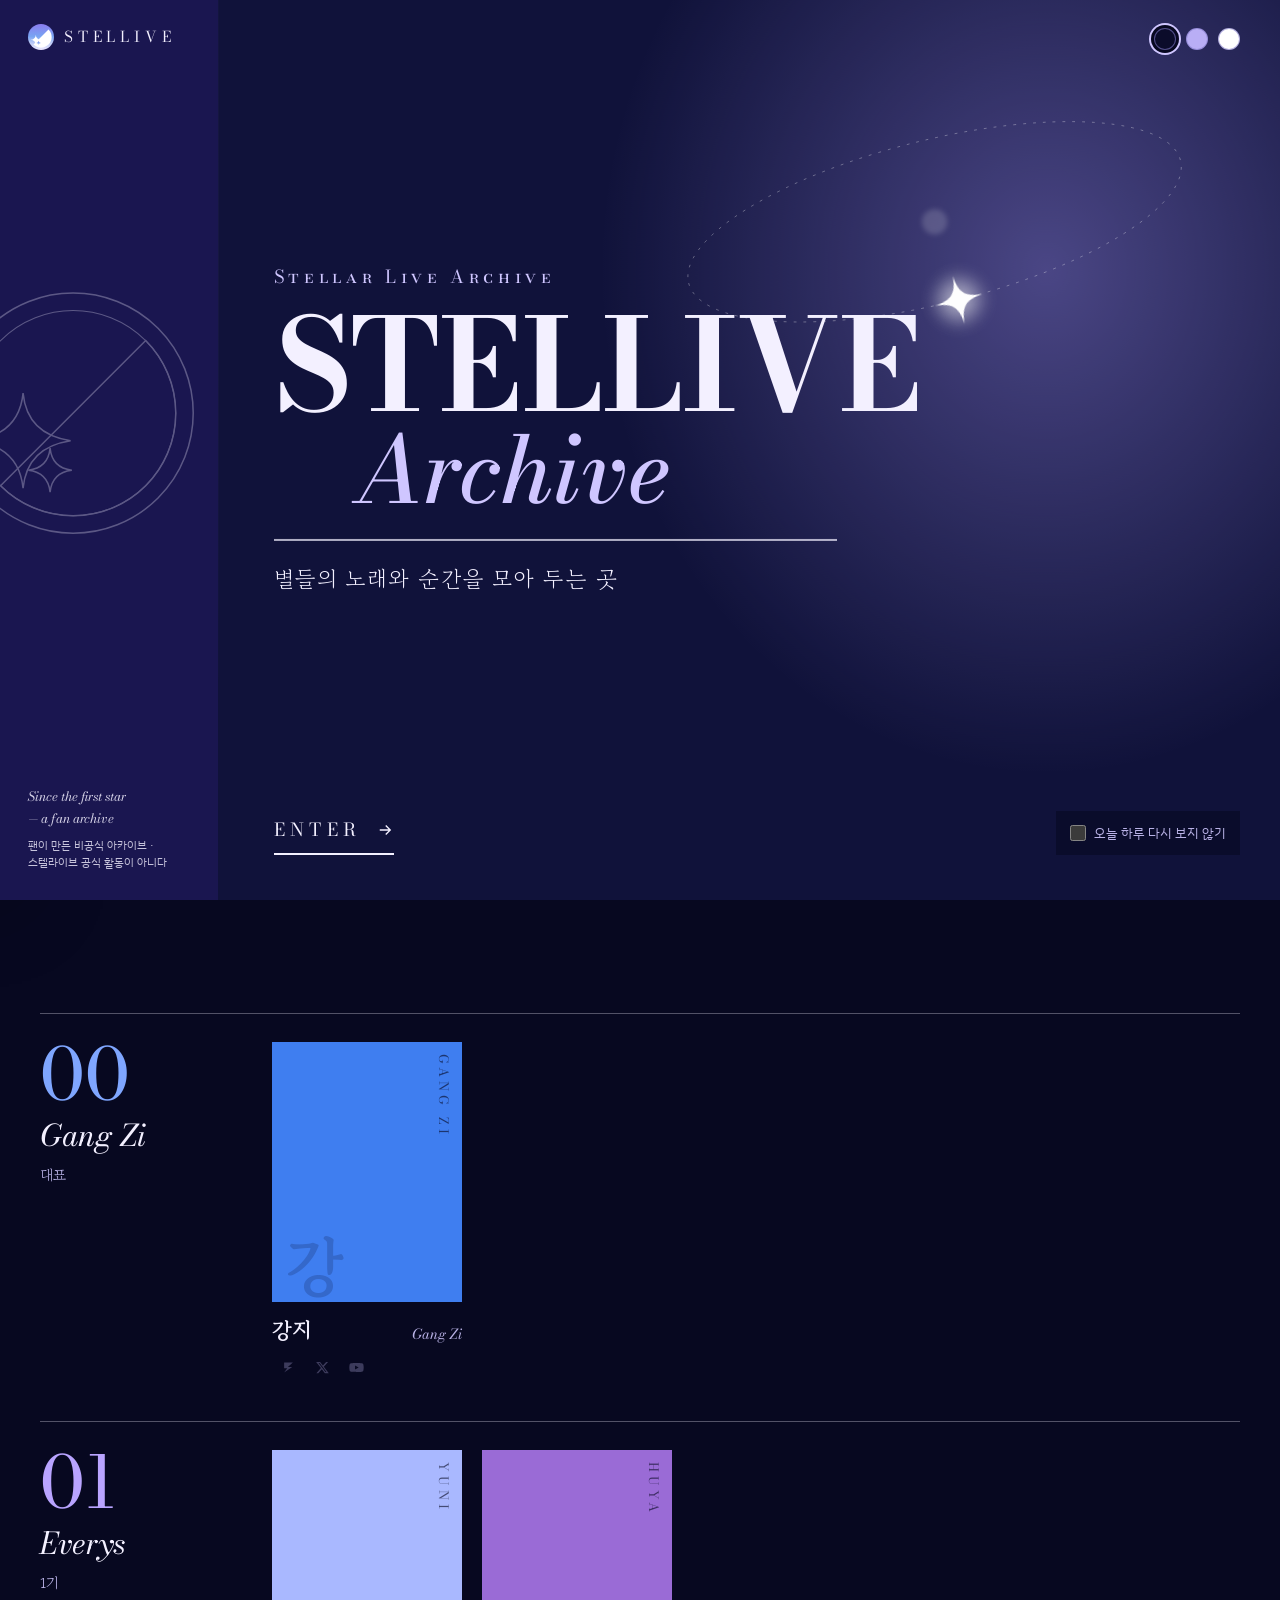
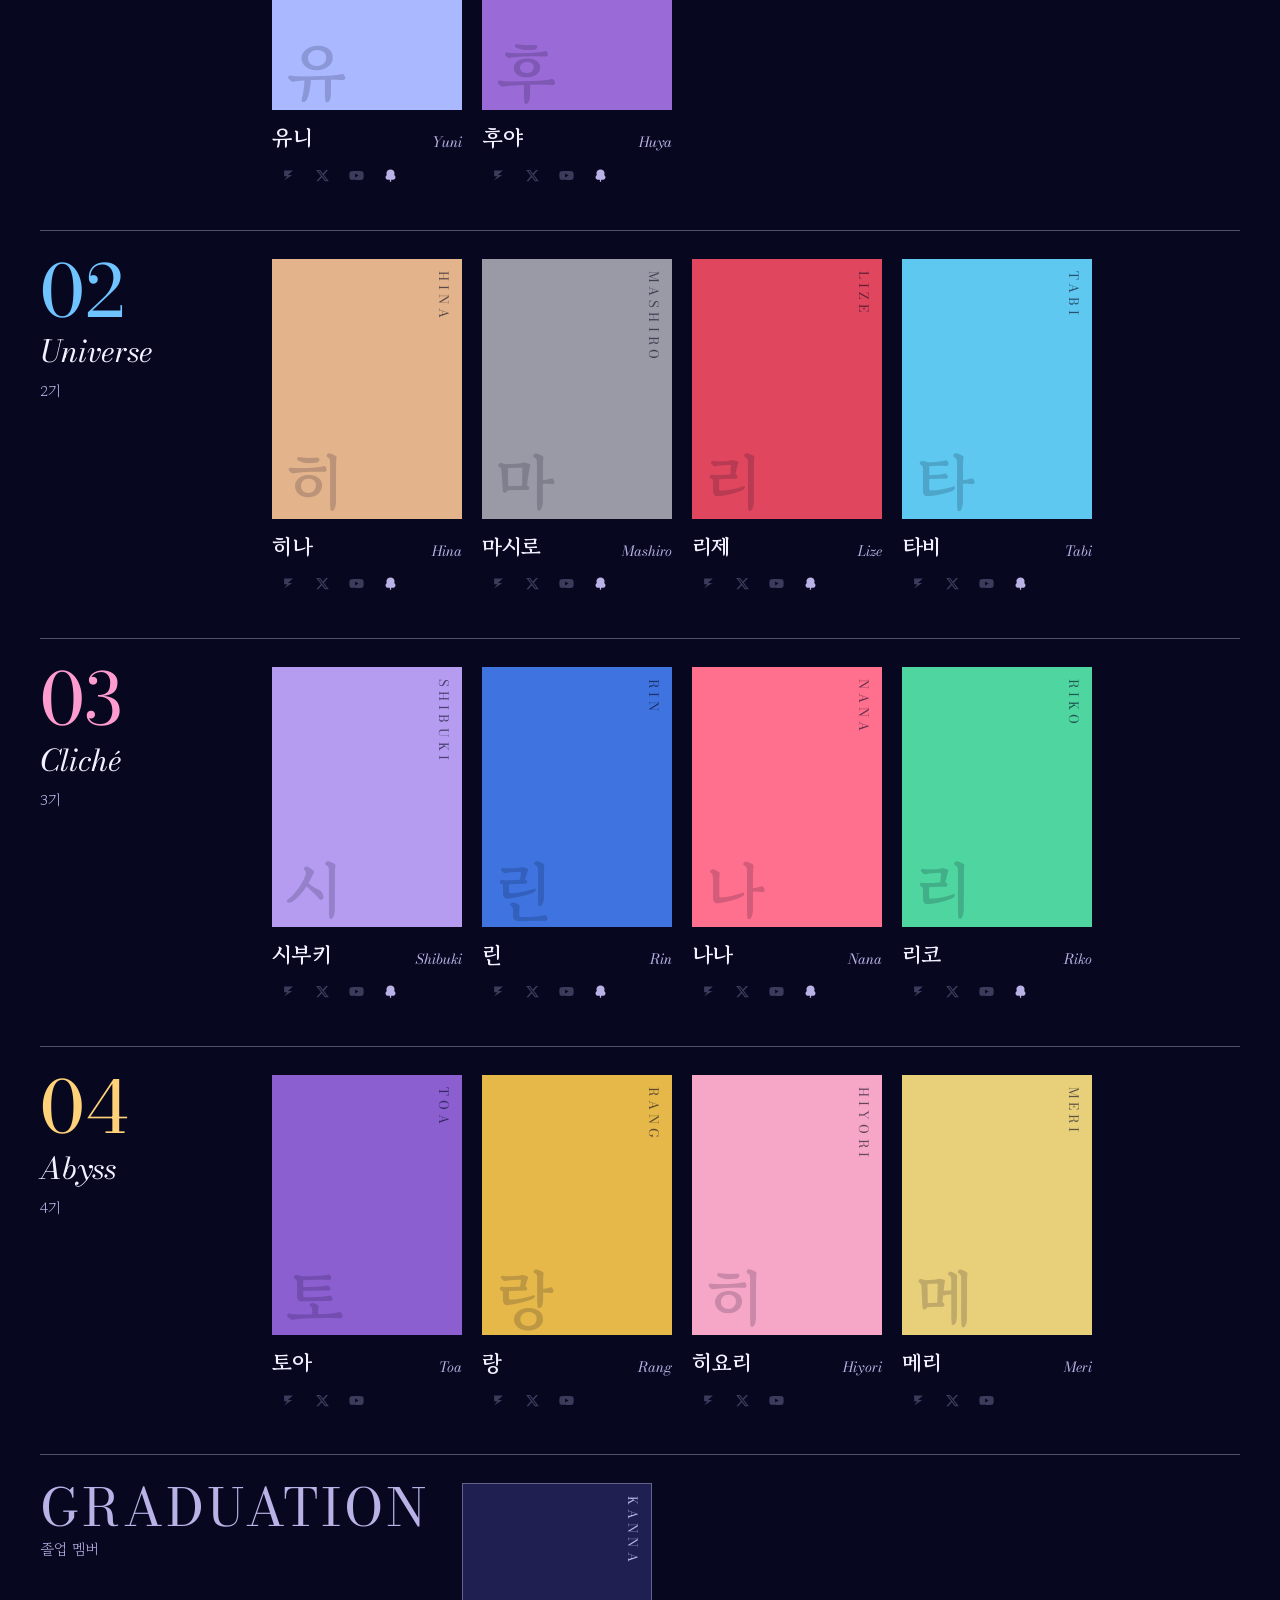
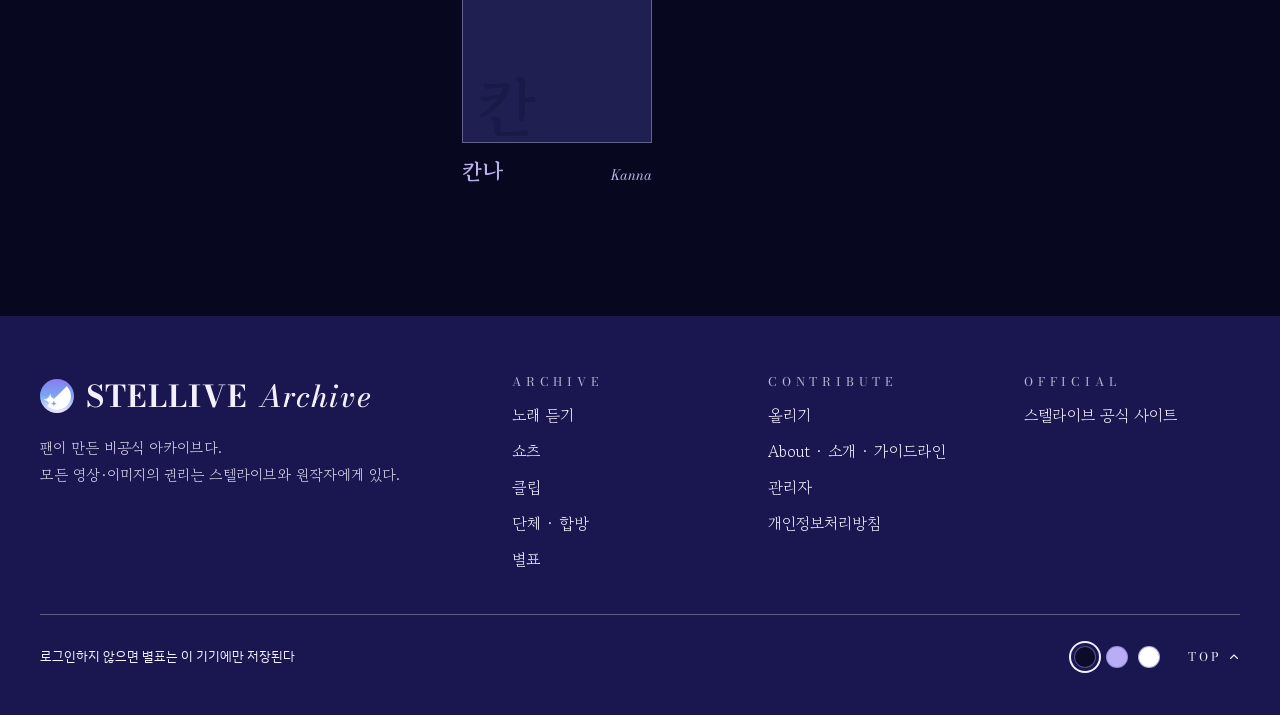
==== commit f07e47e0: "클립도 쇼츠처럼 내리면서 보기(가로 피드), 쇼츠·클립 댓글(구글 로그인) Co-Authored-By: Claude Opus 5.5 <noreply@anthropic.com> Cl" ====
--- a/index.html
+++ b/index.html
@@ -135,6 +135,9 @@
 </div>
 <div id="queue"><div class="q-head"><b data-t="player.queue"></b><span></span></div><ol></ol></div>
 
+<!-- 댓글 창 (쇼츠 · 클립) -->
+<aside id="cmPanel" hidden aria-label="댓글"></aside>
+
 <!-- 보기 창 -->
 <div class="modal" id="viewer" hidden>
   <div class="modal-box wide" role="dialog" aria-modal="true" aria-label="보기">
--- a/assets/style.css
+++ b/assets/style.css
@@ -55,6 +55,8 @@
 * { box-sizing: border-box; margin: 0; padding: 0; }
 html { scroll-behavior: smooth; overflow-x: clip; }
 body {
+  /* Bodoni 는 글자가 클수록 가는 선이 더 가늘어진다(광학 크기). 작은 글자용 모양으로 고정해 가는 선을 굵게 — 4가 1처럼 안 보이게 */
+  font-variation-settings: 'opsz' 10;
   background: var(--bg); color: var(--fg);
   font-family: var(--sans); font-size: 15px; line-height: 1.6;
   -webkit-font-smoothing: antialiased; min-height: 100vh; overflow-x: hidden;
@@ -76,7 +78,7 @@
 .bd { font-family: var(--bodoni); }
 .it { font-family: var(--bodoni); font-style: italic; }
 .ko { font-family: var(--batang); }
-.heavy { font-weight: 700; font-variation-settings: 'opsz' 20; }
+.heavy { font-weight: 700; font-variation-settings: 'opsz' 10; }
 
 #sky { position: fixed; inset: 0; width: 100vw; height: 100vh; z-index: -1; pointer-events: none; }
 
@@ -145,8 +147,8 @@
   display: flex; flex-direction: column; z-index: 1;
 }
 .in-type .sc { font-size: max(14px, min(1.4vw, 2.6vh)); }
-.in-title { font-family: var(--bodoni); font-weight: 700; font-variation-settings: 'opsz' 20; font-size: var(--t); line-height: .92; letter-spacing: -.005em; margin-top: 1.6vh; }
-.in-sub { font-family: var(--bodoni); font-style: italic; font-weight: 500; font-variation-settings: 'opsz' 20; font-size: calc(var(--t) * .72); line-height: 1; color: var(--accent); margin-left: calc(var(--t) * .64); }
+.in-title { font-family: var(--bodoni); font-weight: 700; font-variation-settings: 'opsz' 10; font-size: var(--t); line-height: .92; letter-spacing: -.005em; margin-top: 1.6vh; }
+.in-sub { font-family: var(--bodoni); font-style: italic; font-weight: 500; font-variation-settings: 'opsz' 10; font-size: calc(var(--t) * .72); line-height: 1; color: var(--accent); margin-left: calc(var(--t) * .64); }
 .in-rule { display: block; width: calc(var(--t) * 4.4); max-width: 70vw; height: 2px; background: var(--fg); opacity: .7; margin-top: 2.6vh; }
 .in-ko { font-family: var(--batang); font-size: max(16px, min(1.75vw, 3.1vh)); margin-top: 2.2vh; letter-spacing: .04em; }
 .in-enter {
@@ -268,7 +270,7 @@
 .bn-in { position: relative; width: 100%; padding: 90px 40px 32px; background: linear-gradient(180deg, transparent, rgba(7,8,32,.62)); display: flex; flex-wrap: wrap; align-items: flex-end; gap: 24px; }
 .bn-t { flex: 999 1 420px; display: flex; flex-direction: column; }
 .bn-t .sc { color: #fff; opacity: .85; }
-.bn-t h1 { font-family: var(--bodoni); font-weight: 700; font-variation-settings: 'opsz' 20; font-size: clamp(56px, 6vw, 96px); line-height: .95; margin-top: 8px; }
+.bn-t h1 { font-family: var(--bodoni); font-weight: 700; font-variation-settings: 'opsz' 10; font-size: clamp(56px, 6vw, 96px); line-height: .95; margin-top: 8px; }
 .bn-t p { font-family: var(--batang); font-size: 18px; margin-top: 12px; }
 .bn-stats { flex: 1 1 300px; display: grid; grid-template-columns: repeat(2, minmax(0, 1fr)) auto; gap: 16px; align-items: end; border-top: 2px solid #fff; padding-top: 14px; }
 .bn-stats div { display: flex; flex-direction: column; }
@@ -303,6 +305,53 @@
 .ev.more { background: none; color: var(--dim); padding: 0; }
 .cal-big .cd { min-height: 108px; }
 
+/* 생일 */
+.cd { position: relative; }
+.cd.bday {
+  isolation: isolate;
+  background: linear-gradient(160deg, color-mix(in srgb, var(--c) 34%, transparent), color-mix(in srgb, var(--c) 8%, transparent) 75%);
+  border-top: 0; box-shadow: inset 0 0 0 1px color-mix(in srgb, var(--c) 55%, transparent), 0 6px 22px color-mix(in srgb, var(--c) 22%, transparent);
+  border-radius: 10px;
+}
+.cd.bday > * { position: relative; z-index: 1; }
+/* 프로필 사진이 오른쪽에서 스며 나온다 */
+.cd.bday > .bd-img { position: absolute; inset: 0 0 0 30%; z-index: 0; background: center 18% / cover no-repeat; border-radius: 0 10px 10px 0;
+  -webkit-mask-image: linear-gradient(to right, transparent, #000 55%); mask-image: linear-gradient(to right, transparent, #000 55%); opacity: .9; transition: transform .4s; }
+.cd.bday:hover > .bd-img { transform: scale(1.05); }
+.cd.bday .n { font-weight: 700; color: var(--c); text-shadow: 0 0 12px color-mix(in srgb, var(--c) 55%, transparent); }
+[data-theme="white"] .cd.bday .n, [data-theme="lavender"] .cd.bday .n { color: color-mix(in srgb, var(--c) 72%, #000); text-shadow: 0 0 10px #fff; }
+.cd.bday:hover { background-color: color-mix(in srgb, var(--c) 14%, transparent); }
+/* Happy Birthday · 이름 */
+.cd.bday > .bd-cap { position: absolute; left: 8px; right: 8px; bottom: 6px; display: flex; flex-direction: column; line-height: 1.1; pointer-events: none; }
+.bd-cap em { font-family: var(--bodoni); font-style: italic; font-weight: 600; font-size: 12px; letter-spacing: .02em; color: var(--c); text-shadow: 0 0 6px var(--bg), 0 0 2px var(--bg); }
+.bd-cap b { font-family: var(--batang); font-weight: 700; font-size: 14px; color: var(--fg); text-shadow: 0 0 8px var(--bg), 0 0 3px var(--bg); overflow: hidden; text-overflow: ellipsis; white-space: nowrap; }
+[data-theme="white"] .bd-cap em, [data-theme="lavender"] .bd-cap em { color: color-mix(in srgb, var(--c) 70%, #000); }
+.cal-big .bd-cap em { font-size: 14px; }
+.cal-big .bd-cap b { font-size: 16px; }
+/* 반짝이 */
+.cd.bday > .bd-sp { position: absolute; top: 6px; right: 7px; width: 15px; height: 15px; color: #fff; filter: drop-shadow(0 0 5px var(--c)); animation: bd-twinkle 2.6s ease-in-out infinite; }
+.bd-sp svg { width: 100%; height: 100%; }
+@keyframes bd-twinkle { 0%, 100% { opacity: .4; transform: scale(.7) rotate(0); } 50% { opacity: 1; transform: scale(1.2) rotate(25deg); } }
+/* 색종이: 멤버 색 · 흰색 · 금색 조각이 천천히 떠오른다 */
+.cd.bday > .bd-conf { position: absolute; inset: 0; z-index: 0; overflow: hidden; border-radius: 10px; pointer-events: none; }
+.bd-conf i { position: absolute; bottom: -8px; width: 5px; height: 8px; border-radius: 1px; background: var(--c); opacity: 0; animation: bd-rise 5.5s linear infinite; }
+.bd-conf i:nth-child(1) { left: 12%; animation-delay: 0s; }
+.bd-conf i:nth-child(2) { left: 34%; animation-delay: 1.4s; background: #fff; width: 4px; height: 4px; border-radius: 50%; }
+.bd-conf i:nth-child(3) { left: 55%; animation-delay: 2.6s; background: #f3c969; }
+.bd-conf i:nth-child(4) { left: 74%; animation-delay: .7s; background: #fff; width: 3px; height: 3px; border-radius: 50%; }
+.bd-conf i:nth-child(5) { left: 88%; animation-delay: 3.6s; }
+@keyframes bd-rise { 0% { transform: translateY(0) rotate(0); opacity: 0; } 15% { opacity: .9; } 85% { opacity: .7; } 100% { transform: translateY(-120px) rotate(320deg); opacity: 0; } }
+.cd.bday.today { animation: bd-glow 2.6s ease-in-out infinite; }
+@keyframes bd-glow { 50% { box-shadow: inset 0 0 0 1.5px var(--c), 0 0 28px color-mix(in srgb, var(--c) 70%, transparent); } }
+/* 다가오는 일정의 생일 */
+.up-list li.up-bd { align-items: center; padding: 10px 10px; margin: 2px 0; border-bottom: 0; border-radius: 10px;
+  background: linear-gradient(100deg, color-mix(in srgb, var(--c) 26%, transparent), transparent 85%); box-shadow: inset 3px 0 0 var(--c); }
+.up-list li.up-bd .av { width: 34px; height: 34px; box-shadow: 0 0 0 2px var(--bg), 0 0 0 4px var(--c), 0 0 14px var(--c); }
+.up-list li.up-bd .t em { font-family: var(--bodoni); font-style: italic; font-size: 13px; font-weight: 600; }
+.up-list li.up-bd .d { color: var(--c); }
+[data-theme="white"] .up-list li.up-bd .d, [data-theme="lavender"] .up-list li.up-bd .d { color: color-mix(in srgb, var(--c) 72%, #000); }
+@media (prefers-reduced-motion: reduce) { .bd-sp, .cd.bday.today, .bd-conf i { animation: none; } }
+
 /* ══ 멤버 (기수별) ══ */
 .gen { display: flex; flex-wrap: wrap; gap: 32px; border-top: 1px solid var(--line2); padding-top: 28px; }
 .gen + .gen { margin-top: -50px; } /* 기수끼리는 붙여서 (본문 간격 88px → 38px) */
@@ -325,6 +374,9 @@
 .lk { width: 32px; height: 32px; display: grid; place-items: center; color: var(--dim); font-size: 15px; transition: color .15s, transform .15s; }
 .lk:hover { color: var(--fg); transform: translateY(-2px); }
 .lk.off { opacity: .3; pointer-events: none; }
+/* 편집 모드: 비어 있는 링크도 눌러서 넣을 수 있게 */
+body.editing [data-link] { pointer-events: auto; outline: 1px dashed var(--accent); outline-offset: 2px; cursor: pointer; }
+body.editing .lk.off, body.editing .pf-links .off { opacity: .55; }
 .mcard.grad .mc-img { background: var(--tile); border: 1px solid var(--line2); }
 .mcard.grad .mc-en { color: var(--dim); }
 .mcard.grad .mc-cap b { color: var(--dim); }
@@ -334,7 +386,7 @@
 .foot-in { max-width: 1360px; margin: 0 auto; padding: 56px 40px 36px; display: flex; flex-direction: column; gap: 36px; }
 .foot-top { display: flex; flex-wrap: wrap; gap: 40px; }
 .foot-brand { flex: 2 1 360px; display: flex; flex-direction: column; gap: 14px; }
-.foot-brand div { display: flex; align-items: center; gap: 12px; font-family: var(--bodoni); font-weight: 700; font-variation-settings: 'opsz' 20; font-size: 30px; letter-spacing: .04em; }
+.foot-brand div { display: flex; align-items: center; gap: 12px; font-family: var(--bodoni); font-weight: 700; font-variation-settings: 'opsz' 10; font-size: 30px; letter-spacing: .04em; }
 .foot-brand div img { width: 34px; height: 34px; }
 .foot-brand div i { font-weight: 500; }
 .foot-brand p { font-family: var(--batang); font-size: 15px; line-height: 1.8; opacity: .88; }
@@ -352,36 +404,58 @@
 .pf-nav a { min-height: 44px; display: inline-flex; align-items: center; gap: 10px; }
 .pf-nav a:hover { color: var(--fg); }
 .pf-card { display: flex; flex-wrap: wrap; background: var(--panel); border: 1px solid var(--line); overflow: hidden; }
-.pf-left { flex: 1 1 520px; position: relative; min-height: 640px; display: flex; }
+.pf-left { flex: 1 1 440px; position: relative; min-height: min(620px, calc(100vh - 190px)); display: flex; }
 .pf-strip { width: 116px; flex: none; background: var(--c); display: flex; align-items: center; justify-content: center; overflow: hidden; }
-.pf-strip span { writing-mode: vertical-rl; transform: rotate(180deg); font-family: var(--bodoni); font-weight: 700; font-variation-settings: 'opsz' 20; font-size: 88px; letter-spacing: .06em; line-height: 1; color: #121238; white-space: nowrap; }
+.pf-strip span { writing-mode: vertical-rl; transform: rotate(180deg); font-family: var(--bodoni); font-weight: 700; font-variation-settings: 'opsz' 10; font-size: 88px; letter-spacing: .06em; line-height: 1; color: #121238; white-space: nowrap; }
 .pf-art { flex: 1; position: relative; background: var(--sky); overflow: hidden; }
 [data-theme="dark"] .pf-art { background: radial-gradient(70% 60% at 60% 30%, color-mix(in srgb, var(--c) 35%, transparent), transparent 70%), #1b1a4e; }
 .pf-art .ph { position: absolute; inset: 40px 24px 0 -40px; display: grid; place-items: center; font-family: var(--batang); font-size: 180px; font-weight: 700; color: rgba(255,255,255,.18); }
 .pf-art .ci { position: absolute; left: 24px; bottom: 26px; font-family: var(--bodoni); font-size: 13px; letter-spacing: .4em; line-height: 1.6; color: #fff; text-shadow: 0 1px 8px rgba(0,0,0,.35); }
-.pf-right { flex: 999 1 520px; min-width: 0; padding: 48px 48px 40px; display: flex; flex-direction: column; gap: 24px; }
-.pf-name { font-family: var(--bodoni); font-weight: 700; font-variation-settings: 'opsz' 20; font-size: clamp(80px, 8vw, 128px); line-height: .9; letter-spacing: .01em; text-transform: uppercase; }
-.pf-unit { display: flex; align-items: center; gap: 14px; margin-top: 14px; }
+.pf-right { flex: 999 1 520px; min-width: 0; padding: 36px 40px 32px; display: flex; flex-wrap: wrap; gap: 28px; align-items: flex-start; container-type: inline-size; }
+/* 정보(왼쪽)와 팬아트 2×2(오른쪽)를 나란히 — 크롬북 한 화면에 다 들어오게. 좁으면 팬아트가 아래로 4칸 */
+.pf-info { flex: 1 1 340px; min-width: 0; display: flex; flex-direction: column; gap: 16px; container-type: inline-size; }
+.pf-right > .mini { flex: 0 1 280px; grid-template-columns: repeat(2, minmax(0, 1fr)); }
+@container (max-width: 640px) { .pf-right > .mini { flex-basis: 100%; grid-template-columns: repeat(4, minmax(0, 1fr)); } }
+.pf-name { font-family: var(--bodoni); font-weight: 700; font-variation-settings: 'opsz' 10; font-size: clamp(60px, 5.6vw, 100px); line-height: .9; letter-spacing: .01em; text-transform: uppercase; }
+.pf-unit { display: flex; align-items: center; gap: 14px; margin-top: 10px; }
 .pf-unit::before { content: ''; flex: 1; height: 1px; background: var(--fg); }
 .pf-unit i { font-family: var(--bodoni); font-size: 20px; }
 .pf-ko { display: flex; align-items: center; gap: 18px; flex-wrap: wrap; }
-.pf-ko b { font-family: var(--batang); font-size: 34px; }
+.pf-ko b { font-family: var(--batang); font-size: 28px; }
+.pf-ko .tag { margin-left: auto; }
+.pf-ko .tag b { font-family: inherit; font-size: inherit; }
+/* 정보 칸 */
+.spec { display: grid; grid-template-columns: repeat(4, minmax(0, 1fr)); border-top: 1px solid var(--line2); }
+.spec > div { padding: 8px 10px 8px 0; border-bottom: 1px solid var(--line); min-width: 0; }
+.spec dt { font-size: 11px; color: var(--dim); white-space: nowrap; overflow: hidden; text-overflow: ellipsis; }
+.spec dt i { font-family: var(--bodoni); font-style: italic; opacity: .8; margin-left: 2px; }
+.spec dd { font-family: var(--batang); font-size: 16px; line-height: 1.35; margin-top: 2px; overflow-wrap: anywhere; }
+.spec dd.oshi { font-size: 20px; line-height: 1.1; }
+@container (max-width: 330px) { .spec { grid-template-columns: repeat(2, minmax(0, 1fr)); } }
+/* 창 모드처럼 세로가 짧은 화면: 위 여백과 이름을 줄여서 한 화면에 더 들어오게 */
+@media (max-height: 760px) and (min-width: 821px) {
+  .pf-nav { margin-top: -40px; }
+  .pf-name { font-size: clamp(52px, 4.6vw, 80px); }
+  .pf-right { padding-top: 26px; padding-bottom: 24px; }
+  .pf-info { gap: 12px; }
+  .summary h3 { font-size: 19px; margin-bottom: 6px; }
+}
 .sw { display: flex; gap: 6px; }
 .sw span { width: 22px; height: 22px; }
 .tags { display: flex; flex-direction: column; gap: 8px; align-items: flex-start; }
 .tag { display: flex; }
 .tag::before { content: ''; width: 10px; background: var(--c); }
-.tag span { padding: 7px 14px; background: var(--fg); color: var(--bg); font-size: 15px; }
+.tag span { padding: 6px 12px; background: var(--fg); color: var(--bg); font-size: 14px; white-space: nowrap; }
 .tag b { font-weight: 600; margin-right: 10px; }
 .summary h3 { display: flex; align-items: center; gap: 14px; font-family: var(--bodoni); font-weight: 400; font-size: 22px; margin-bottom: 10px; }
 .summary h3::after { content: ''; flex: 1; height: 1px; background: var(--line2); }
-.summary p { font-family: var(--batang); font-size: 16px; line-height: 1.85; color: var(--dim); white-space: pre-line; }
+.summary p { font-family: var(--batang); font-size: 14px; line-height: 1.75; color: var(--dim); white-space: pre-line; }
 .quote { font-family: var(--bodoni); font-style: italic; font-size: 34px; line-height: 1.2; text-align: center; padding: 6px 0; }
 .pf-links { display: flex; flex-wrap: wrap; gap: 10px; }
 .pf-links a.btn { font-weight: 400; }
 .pf-links .btn.solid { margin-left: auto; background: var(--c); border-color: var(--c); color: #121238; }
 .mini { display: grid; grid-template-columns: repeat(4, minmax(0, 1fr)); gap: 8px; }
-.mini button { aspect-ratio: 1; background: var(--tile) center / cover; display: grid; place-items: center; font-size: 11px; color: var(--dim); transition: opacity .2s; }
+.mini button { aspect-ratio: 3 / 4; background: var(--tile) center top / cover; display: grid; place-items: center; font-size: 11px; color: var(--dim); transition: opacity .2s; }
 .mini button:hover { opacity: .85; }
 .mini button svg { font-size: 22px; }
 
@@ -447,7 +521,7 @@
 
 /* ══ 단체 · 노래 듣기 ══ */
 .page-h { display: flex; flex-direction: column; gap: 6px; margin-top: 24px; }
-.page-h .big { font-family: var(--bodoni); font-style: italic; font-weight: 500; font-variation-settings: 'opsz' 20; font-size: clamp(72px, 8vw, 128px); line-height: .85; }
+.page-h .big { font-family: var(--bodoni); font-style: italic; font-weight: 500; font-variation-settings: 'opsz' 10; font-size: clamp(72px, 8vw, 128px); line-height: .85; }
 .page-h .ko { font-size: 28px; font-weight: 700; margin-top: 10px; }
 .page-h p { color: var(--dim); }
 .pills { display: flex; flex-wrap: wrap; gap: 6px 28px; border-bottom: 1px solid var(--line); margin-bottom: -48px; }
@@ -528,7 +602,7 @@
 .g-sub p { font-size: 15px; color: var(--dim); }
 
 /* ══ 영상 창 · 플레이어 ══ */
-#stage { position: fixed; z-index: 50; right: 18px; bottom: calc(var(--player) + 14px); width: 340px; background: #000; border: 1px solid var(--line2); box-shadow: 0 16px 50px rgba(0,0,0,.45); transition: width .3s, opacity .2s; display: none; }
+#stage { position: fixed; z-index: 50; right: 18px; bottom: calc(var(--player) + 14px); width: 340px; background: var(--bg); border: 1px solid var(--line2); box-shadow: 0 16px 50px rgba(0,0,0,.45); transition: width .3s, opacity .2s; display: none; }
 body.has-player #stage { display: block; }
 #stage[data-view="big"] { width: min(960px, calc(100vw - 36px)); }
 #stage[data-view="hidden"] { opacity: 0; pointer-events: none; right: -9999px; }
@@ -536,19 +610,18 @@
 #stage:hover .stage-bar, #stage:focus-within .stage-bar { opacity: 1; }
 .stage-bar button { width: 30px; height: 30px; background: rgba(7,8,32,.8); color: #fff; font-size: 14px; }
 .stage-body { aspect-ratio: 16 / 9; position: relative; }
-.stage-body > * { position: absolute; inset: 0; width: 100%; height: 100%; border: 0; display: none; background: #000; }
+.stage-body > * { position: absolute; inset: 0; width: 100%; height: 100%; border: 0; display: none; background: var(--bg); }
+/* 영상 바깥 빈 곳·불러오는 동안은 검정 대신 테마 색 (유튜브 창 안쪽은 유튜브가 그려서 못 바꾼다) */
+#ytWrap { background: var(--bg); }
 #ytWrap iframe { width: 100%; height: 100%; }
 #stage[data-kind="yt"] #ytWrap, #stage[data-kind="video"] video, #stage[data-kind="frame"] iframe { display: block; }
 /* mp3 는 검은 화면 대신 표지 */
 #stage[data-kind="video"][data-audio="1"] .stage-cover { display: grid; }
 .stage-cover { place-items: center; overflow: hidden; background: #0d0c2b; pointer-events: none; }
 .stage-cover .sc-bg { position: absolute; inset: -20%; background: center / cover; filter: blur(40px) saturate(1.3); opacity: .55; }
-.stage-cover .sc-in { position: relative; display: flex; flex-direction: column; align-items: center; gap: 4%; width: 80%; text-align: center; color: #fff; }
-.stage-cover .sc-av { width: 34%; aspect-ratio: 1; border-radius: 50%; background: #2a2860 center / cover; box-shadow: 0 0 0 1px rgba(255,255,255,.35), 0 10px 40px rgba(0,0,0,.4); animation: sc-spin 24s linear infinite; }
-.stage-cover .sc-t { font-family: var(--batang); font-size: clamp(11px, 3cqw, 26px); line-height: 1.35; overflow: hidden; display: -webkit-box; -webkit-line-clamp: 2; -webkit-box-orient: vertical; }
+.stage-cover .sc-img { position: relative; max-width: 100%; max-height: 100%; width: auto; height: 100%; object-fit: contain; }
+.stage-cover .sc-t { position: relative; width: 80%; text-align: center; color: #fff; font-family: var(--batang); font-size: clamp(11px, 3cqw, 26px); line-height: 1.35; }
 .stage-body { container-type: inline-size; }
-@keyframes sc-spin { to { transform: rotate(360deg); } }
-@media (prefers-reduced-motion: reduce) { .stage-cover .sc-av { animation: none; } }
 
 #stage[data-view="page"] { position: absolute; right: auto; bottom: auto; z-index: 40; border: 0; transition: none; box-shadow: none; }
 #stage[data-view="page"] .stage-bar { display: none; }
@@ -568,9 +641,12 @@
 /* 밝은 테마는 영상 색을 파스텔로 — 어두운 영상이어도 화면이 칙칙해지지 않게 */
 [data-theme="lavender"] #npGlow i, [data-theme="white"] #npGlow i { filter: blur(90px) saturate(1.8) brightness(1.9) contrast(.75); }
 [data-theme="lavender"] #npGlow i.show, [data-theme="white"] #npGlow i.show { opacity: .5; }
+/* 썸네일이 없을 때 쓰는 멤버 색 */
+#npGlow i.col, [data-theme] #npGlow i.col { filter: blur(60px); }
+#npGlow i.col.show, [data-theme] #npGlow i.col.show { opacity: .55; }
 .np-main { display: flex; flex-direction: column; gap: 14px; min-width: 0; }
-.np-slot { width: 100%; aspect-ratio: 16 / 9; background: #000; }
-#stage[data-view="page"], #stage[data-view="page"] .stage-body > video { background: #000; }
+.np-slot { width: 100%; aspect-ratio: 16 / 9; background: var(--bg); }
+#stage[data-view="page"], #stage[data-view="page"] .stage-body > video { background: var(--bg); }
 .np-under { display: flex; justify-content: space-between; align-items: center; gap: 16px; font-size: 14px; color: var(--dim); }
 .np-under a, .np-under button { display: inline-flex; align-items: center; gap: 6px; min-height: 36px; color: inherit; }
 .np-under a svg { width: 16px; height: 16px; }
@@ -815,3 +891,108 @@
 #backupWin .bk-list li { display: flex; align-items: center; gap: 8px; padding: 8px 10px; border: 1px solid var(--line); }
 #backupWin .bk-list li > span { flex: 1; display: flex; flex-direction: column; }
 #backupWin .bk-list small { color: var(--dim); font-size: 12px; }
+
+/* ══ 터치 기기 (패드·폰) — 마우스가 있는 컴퓨터·크롬북에는 적용되지 않는다 ══ */
+/* 끌어서 옮기는 동안 화면이 같이 스크롤되지 않게 */
+body.lay-editing .lay-target, body.pos-editing .pos-target, .lp-h { touch-action: none; }
+@media (hover: none) {
+  /* 마우스를 올려야 보이던 것들은 항상 보이게 */
+  .art figcaption { opacity: 1; }
+  .stage-bar { opacity: 1; }
+  .song .playc { background: transparent; }
+  /* 편집 막대는 두 줄로 화면을 가리지 않게 한 줄로 두고 옆으로 밀어 본다 */
+  #editbar { flex-wrap: nowrap; overflow-x: auto; justify-content: flex-start; scrollbar-width: none; }
+  #editbar > * { flex: none; }
+  /* 편집 판의 끌기 줄을 손가락으로 잡기 쉽게 */
+  .lp-h { padding-top: 16px; padding-bottom: 14px; }
+  #laypanel input[type="range"] { height: 32px; }
+}
+
+/* ══ 쇼츠 ══ */
+#view.shorts-v { max-width: none; padding-left: 0; padding-right: 0; padding-top: 76px; gap: 0; }
+#view.shorts-v > .foot { margin-top: 0; }
+#view.shorts-v > .empty { max-width: 1360px; margin: 40px auto; }
+.sh-top { max-width: 1360px; width: 100%; margin: 0 auto; padding: 0 40px 10px; display: flex; align-items: center; gap: 18px; }
+.sh-top .big { font-family: var(--bodoni); font-style: italic; font-weight: 500; font-size: 44px; line-height: 1; flex: none; }
+.sh-chips { flex: 1; min-width: 0; display: flex; gap: 6px; overflow-x: auto; scrollbar-width: none; padding: 4px 0; }
+.sh-chips .chip { flex: none; display: inline-flex; align-items: center; gap: 6px; }
+.sh-chips .chip .av { width: 22px; height: 22px; }
+.sh-chips .chip small { opacity: .7; }
+.sh-feed { height: calc(100vh - 76px - 64px - var(--player)); min-height: 420px; overflow-y: auto; scroll-snap-type: y mandatory; overscroll-behavior: contain; scrollbar-width: none; }
+.sh-feed::-webkit-scrollbar { display: none; }
+.sh-item { height: 100%; scroll-snap-align: start; scroll-snap-stop: always; display: flex; justify-content: center; align-items: flex-end; gap: 16px; padding: 8px 16px; }
+.sh-card { position: relative; height: 100%; aspect-ratio: 9 / 16; max-width: calc(100vw - 110px); border-radius: 18px; overflow: hidden; background: #0b0b1e; box-shadow: 0 0 0 1px var(--line), 0 18px 50px rgba(0,0,0,.25); }
+.sh-media { position: absolute; inset: 0; }
+.sh-media img { width: 100%; height: 100%; object-fit: cover; }
+.sh-live { position: absolute; inset: 0; width: 100%; height: 100%; border: 0; background: #000; z-index: 2; }
+.sh-play { position: absolute; inset: 0; display: grid; place-items: center; color: #fff; font-size: 44px; opacity: .85; text-shadow: 0 2px 12px rgba(0,0,0,.5); }
+.sh-info { position: absolute; left: 0; right: 0; bottom: 0; z-index: 3; padding: 60px 16px 18px; color: #fff; background: linear-gradient(transparent, rgba(5,5,20,.82)); pointer-events: none; display: flex; flex-direction: column; gap: 6px; }
+.sh-info a { pointer-events: auto; }
+.sh-who { display: flex; flex-wrap: wrap; gap: 6px; }
+.sh-who a { display: inline-flex; align-items: center; gap: 6px; padding: 3px 10px 3px 3px; border-radius: 999px; background: rgba(255,255,255,.16); backdrop-filter: blur(6px); font-size: 13px; }
+.sh-who .av { width: 22px; height: 22px; }
+.sh-info p { font-family: var(--batang); font-size: 15px; line-height: 1.4; display: -webkit-box; -webkit-line-clamp: 2; -webkit-box-orient: vertical; overflow: hidden; }
+.sh-info small { font-size: 11px; opacity: .75; }
+/* 영상이 켜지면 위 글자는 내린다 (유튜브 자체 버튼과 겹치지 않게) */
+.sh-item:has(.sh-live) .sh-info, .sh-item:has(.sh-live) .sh-play { opacity: 0; transition: opacity .4s .8s; }
+.sh-acts { display: flex; flex-direction: column; gap: 10px; padding-bottom: 12px; }
+.sh-acts .star, .sh-acts .icon-btn { width: 46px; height: 46px; border-radius: 50%; border: 1px solid var(--line2); background: var(--panel); display: grid; place-items: center; }
+.sh-nav { position: fixed; right: 28px; top: 50%; transform: translateY(-50%); display: flex; flex-direction: column; gap: 10px; z-index: 5; }
+.sh-nav .icon-btn { width: 48px; height: 48px; border-radius: 50%; border: 1px solid var(--line2); background: var(--panel); }
+.sh-grid { display: grid; grid-template-columns: repeat(auto-fill, minmax(150px, 1fr)); gap: 12px; }
+.sh-tile { position: relative; aspect-ratio: 9 / 16; border-radius: 12px; overflow: hidden; background: var(--tile); }
+.sh-tile img { width: 100%; height: 100%; object-fit: cover; transition: transform .3s; }
+.sh-tile:hover img { transform: scale(1.04); }
+.sh-tt { position: absolute; left: 0; right: 0; bottom: 0; padding: 30px 10px 10px; color: #fff; font-size: 13px; line-height: 1.35; background: linear-gradient(transparent, rgba(5,5,20,.8)); display: -webkit-box; -webkit-line-clamp: 2; -webkit-box-orient: vertical; overflow: hidden; }
+@media (max-width: 820px) {
+  #view.shorts-v { padding-top: 64px; }
+  .sh-top { padding: 0 12px 8px; gap: 8px 10px; flex-wrap: wrap; justify-content: space-between; }
+  .sh-top .big { font-size: 30px; }
+  .sh-chips { order: 3; flex-basis: 100%; }
+  .sh-feed { height: calc(100dvh - 57px - 64px - 96px - var(--player)); }
+  .sh-item { padding: 6px 8px; gap: 8px; }
+  .sh-acts .star, .sh-acts .icon-btn { width: 40px; height: 40px; }
+  .sh-nav { display: none; }
+}
+@media (hover: none) { .sh-nav { display: none; } }
+
+/* 클립 피드: 가로 영상 */
+.sh-feed.wide .sh-card { aspect-ratio: 16 / 9; height: min(100%, calc((100vw - 170px) * 9 / 16), 760px); max-width: none; border-radius: 14px; }
+.sh-feed.wide .sh-item { align-items: center; }
+.sh-feed.wide .sh-info { padding: 40px 18px 16px; }
+.sh-ph { position: absolute; inset: 0; display: grid; place-items: center; color: rgba(255,255,255,.5); font-size: 54px; }
+.sh-cm { position: relative; }
+.sh-cm small { position: absolute; right: -4px; top: -4px; min-width: 18px; padding: 0 5px; border-radius: 9px; background: var(--accent); color: var(--bg); font-size: 10px; line-height: 18px; font-weight: 700; }
+.sh-cm small:empty { display: none; }
+.clip[data-go] { cursor: pointer; }
+
+/* 댓글 창 */
+#cmPanel { position: fixed; right: 16px; top: 130px; bottom: calc(var(--player) + 16px); z-index: 60; width: 360px; max-width: calc(100vw - 32px);
+  background: var(--panel); color: var(--fg); border: 1px solid var(--line2); border-radius: 14px; box-shadow: 0 20px 60px rgba(0,0,0,.3);
+  display: flex; flex-direction: column; overflow: hidden; animation: cm-in .25s ease; }
+@keyframes cm-in { from { transform: translateX(24px); opacity: 0; } }
+body.cm-open .sh-nav { display: none; }
+@media (min-width: 1100px) { body.cm-open #view.shorts-v .sh-item { padding-right: 390px; } }
+.cm-h { display: flex; align-items: center; gap: 8px; padding: 12px 10px 10px 18px; border-bottom: 1px solid var(--line); }
+.cm-h b { font-family: var(--batang); font-size: 18px; font-weight: 400; }
+.cm-h small { color: var(--dim); }
+.cm-of { padding: 8px 18px; font-size: 12px; color: var(--dim); white-space: nowrap; overflow: hidden; text-overflow: ellipsis; border-bottom: 1px solid var(--line); }
+.cm-list { list-style: none; flex: 1; overflow-y: auto; padding: 8px 14px; display: flex; flex-direction: column; gap: 14px; overscroll-behavior: contain; }
+.cm-list li { display: flex; gap: 10px; }
+.cm-av { width: 30px; height: 30px; border-radius: 50%; flex: none; display: grid; place-items: center; background: var(--tile); font-size: 13px; font-weight: 700; }
+.cm-list li > div { min-width: 0; flex: 1; }
+.cm-meta { display: flex; align-items: baseline; gap: 8px; }
+.cm-meta b { font-size: 13px; }
+.cm-meta small { font-size: 11px; color: var(--dim); }
+.cm-del { margin-left: auto; font-size: 11px; color: var(--dim); }
+.cm-del:hover { color: var(--fg); text-decoration: underline; }
+.cm-list p { font-size: 14px; line-height: 1.55; white-space: pre-wrap; overflow-wrap: anywhere; }
+.cm-empty { color: var(--dim); font-size: 13px; justify-content: center; padding: 24px 0; }
+.cm-form { display: flex; gap: 8px; align-items: flex-end; padding: 10px 12px 12px; border-top: 1px solid var(--line); }
+.cm-form textarea { flex: 1; resize: none; border: 1px solid var(--line2); border-radius: 10px; padding: 8px 10px; background: var(--bg); color: var(--fg); font: inherit; font-size: 14px; }
+.cm-login { padding: 12px 16px 16px; border-top: 1px solid var(--line); display: flex; flex-direction: column; gap: 10px; font-size: 13px; color: var(--dim); }
+@media (max-width: 820px) {
+  #cmPanel { left: 0; right: 0; top: auto; bottom: 0; width: auto; max-width: none; height: 70dvh; border-radius: 16px 16px 0 0; animation-name: cm-up; }
+  @keyframes cm-up { from { transform: translateY(40px); opacity: 0; } }
+  .sh-feed.wide .sh-card { height: auto; width: 100%; }
+}
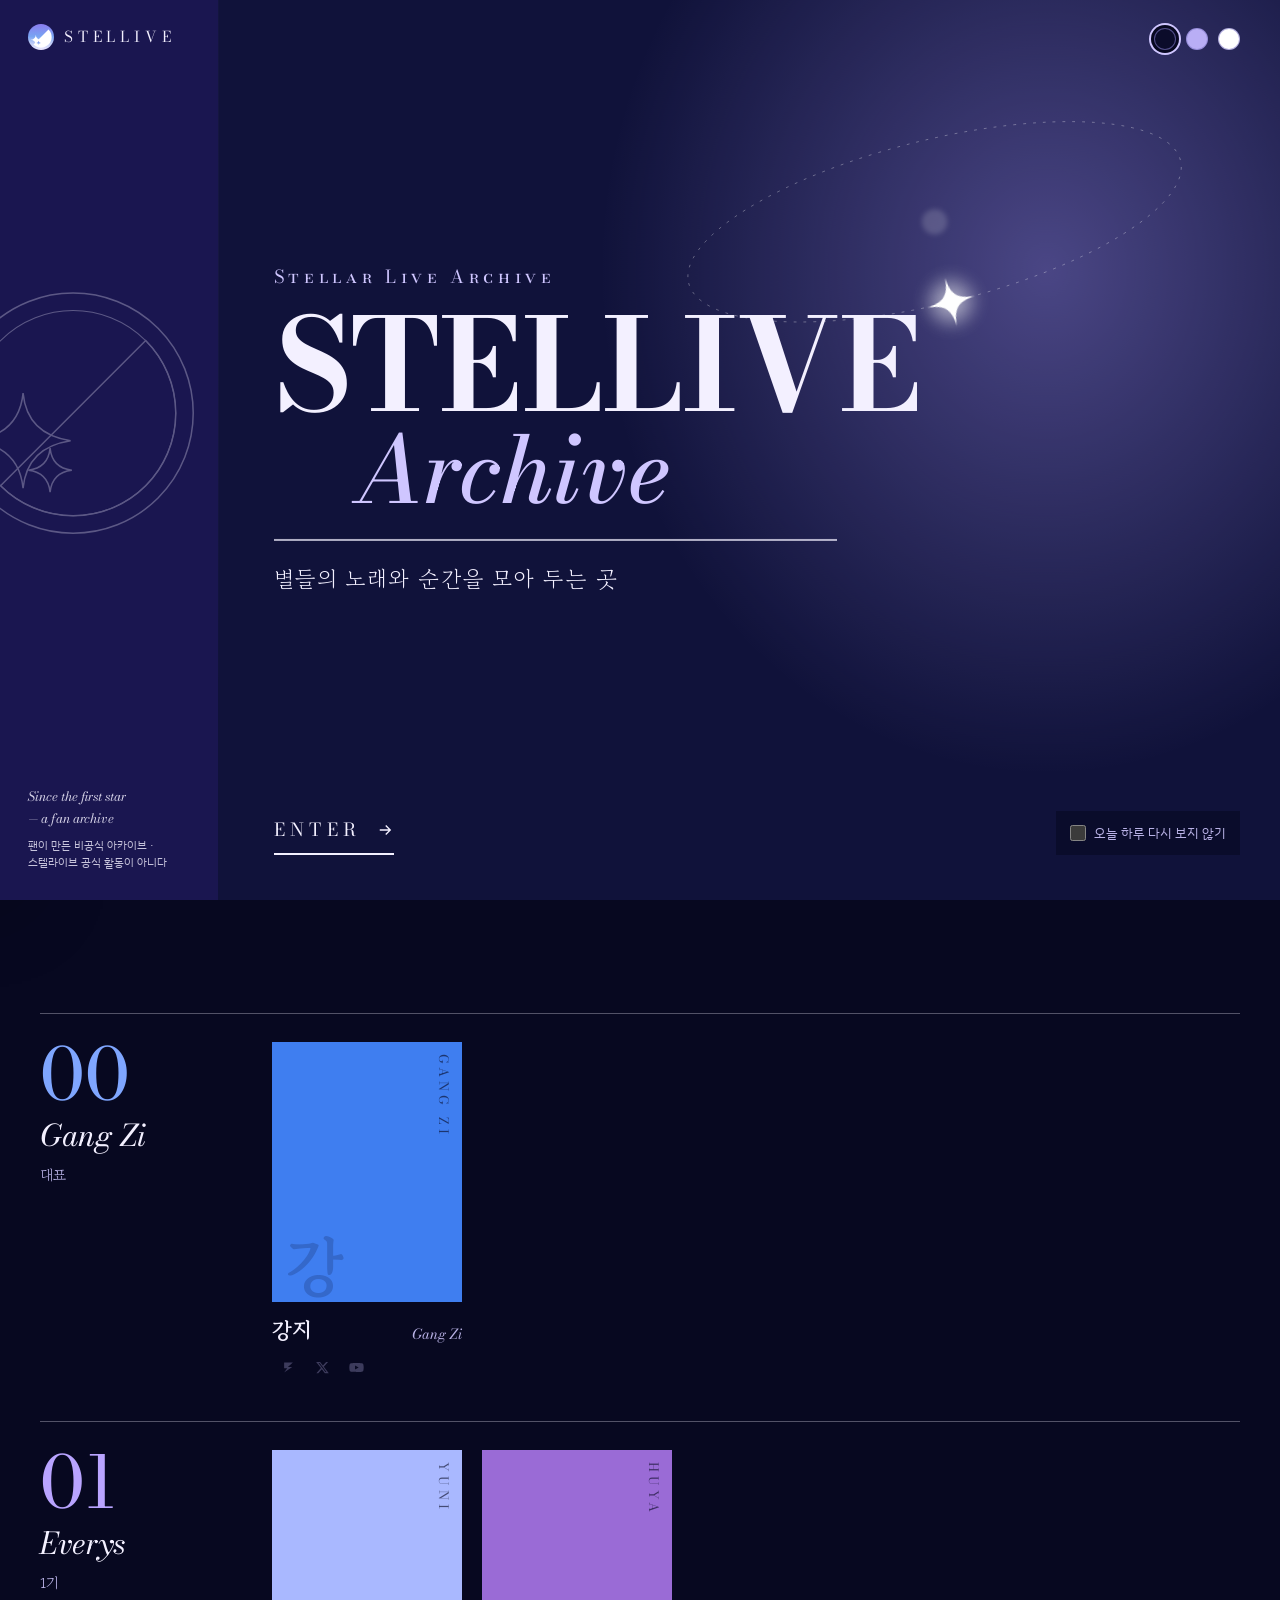
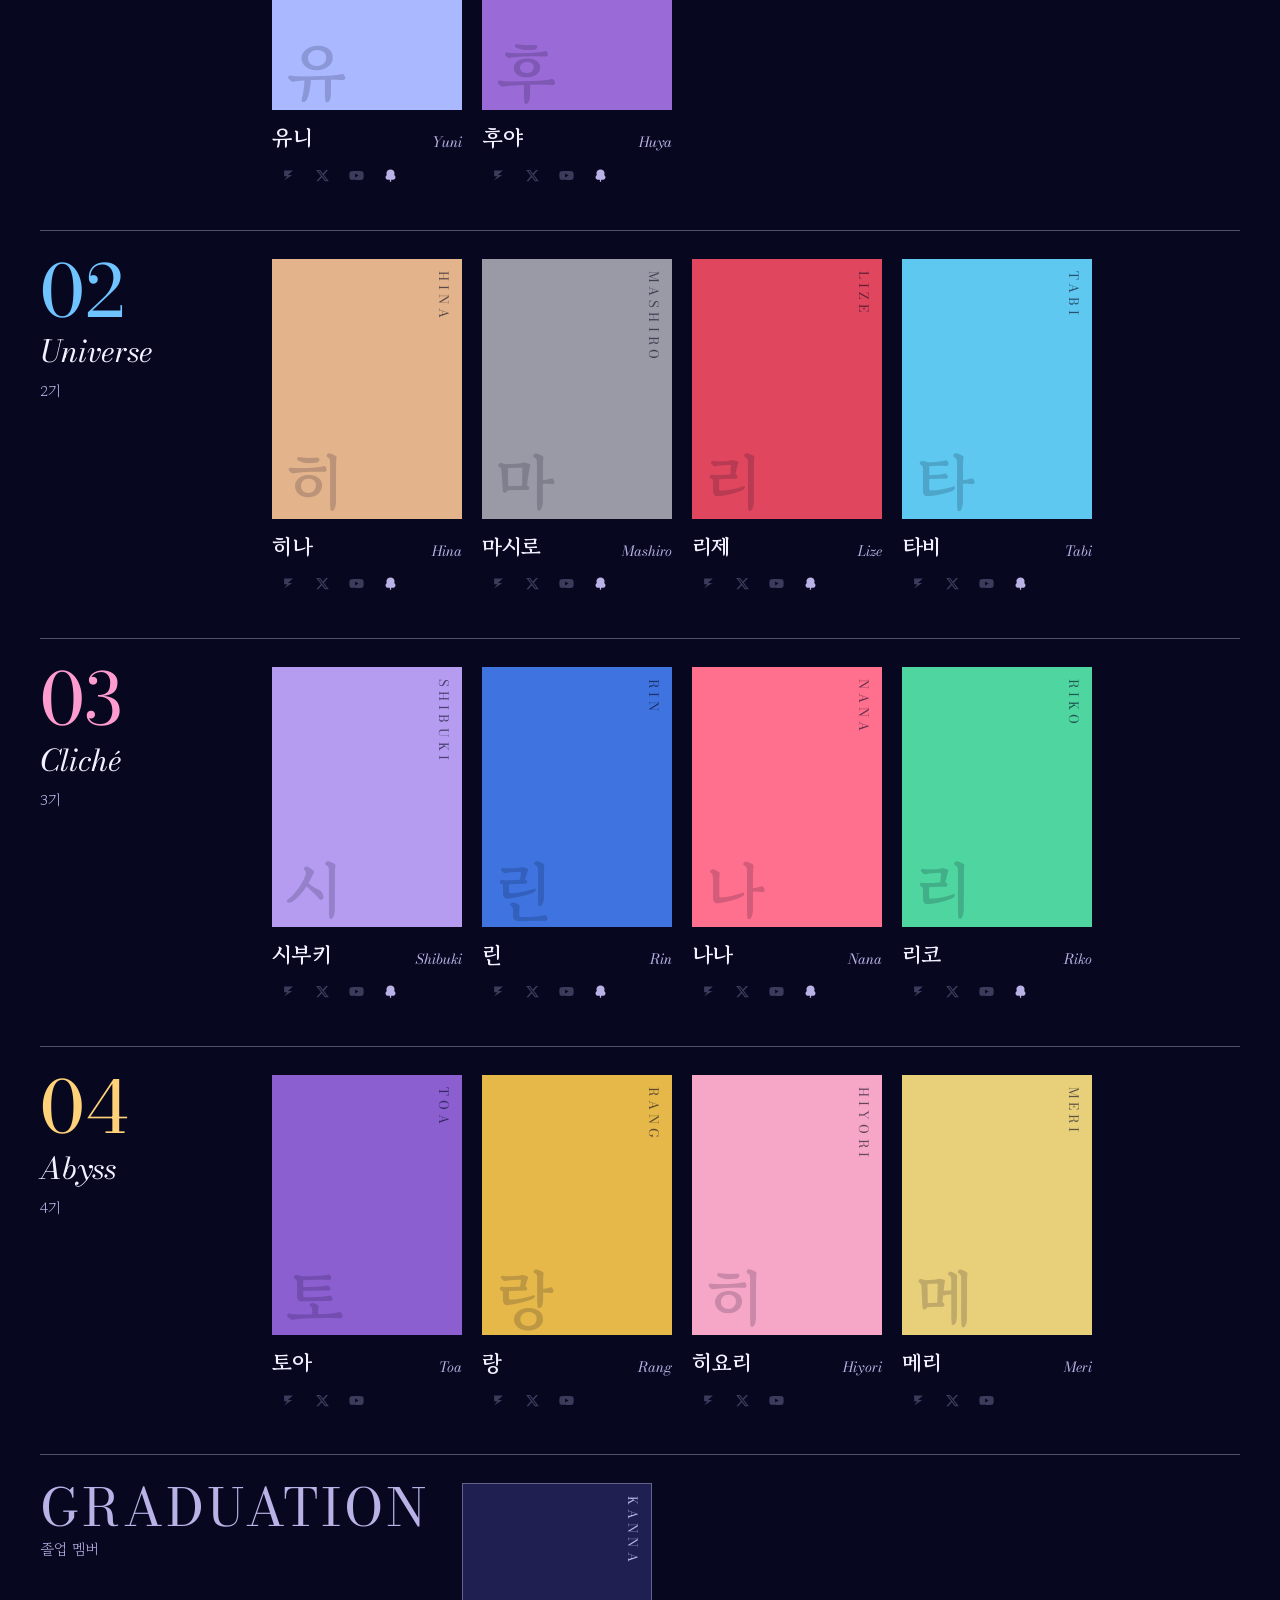
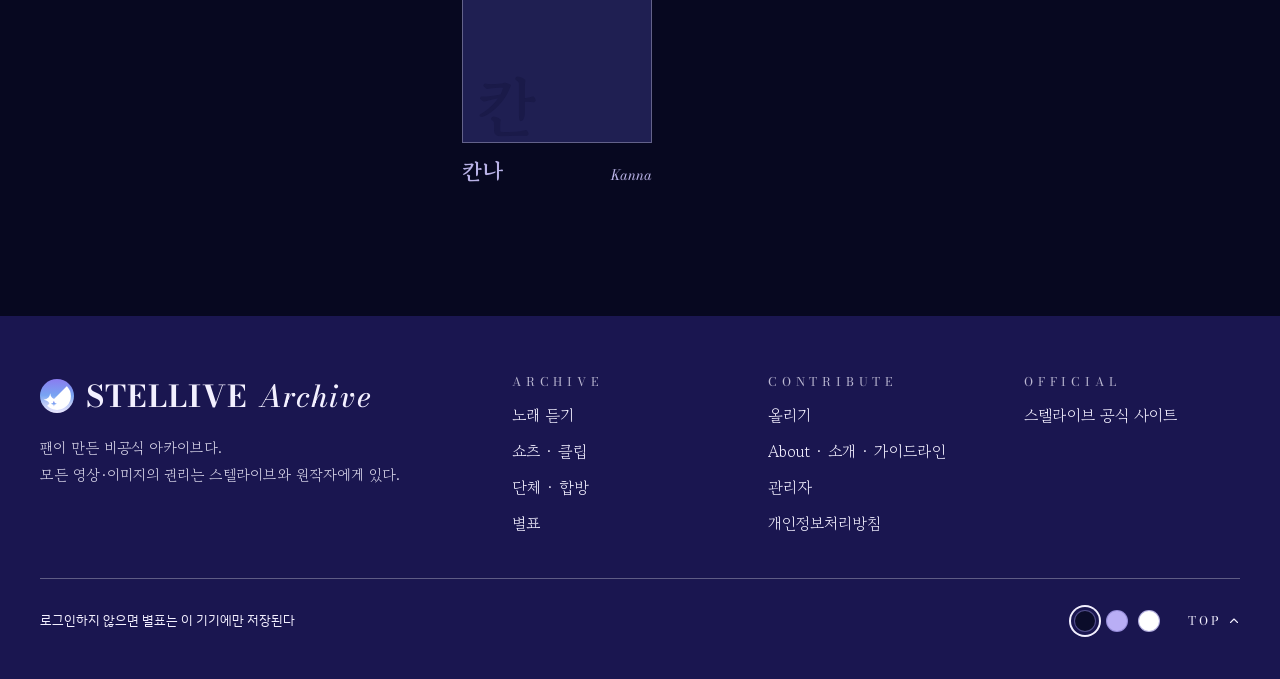
==== commit c9c49b83: "지울 때 '지우는 중…' 표시와 흐리게, 저장 공간 표시(올리기 창 · 자세한 설정) Co-Authored-By: Claude Opus 5.5 <noreply@anthropic.c" ====
--- a/index.html
+++ b/index.html
@@ -153,6 +153,7 @@
     <button type="button" class="icon-btn close" data-close aria-label="닫기"></button>
     <h2 id="upH"><span class="sc">Upload</span><span data-t="upload.title"></span></h2>
     <p class="hint" id="upHint"></p>
+    <p class="hint quota" id="upQuota"></p>
 
     <div class="field"><span data-t="upload.kind"></span><div class="chips" id="upKind"></div></div>
     <div class="field"><span><span data-t="upload.members"></span> <em data-t="upload.membersNote"></em></span><div class="chips" id="upMembers"></div></div>
--- a/assets/style.css
+++ b/assets/style.css
@@ -636,14 +636,10 @@
   position: relative; display: grid; grid-template-columns: max(var(--vw), 480px) var(--side); justify-content: center; gap: 48px; align-items: start; }
 #npGlow { position: fixed; inset: 0; z-index: -1; pointer-events: none; opacity: 0; transition: opacity .8s; overflow: hidden; }
 #npGlow.on { opacity: 1; }
-#npGlow i { position: absolute; inset: -12%; background: center / cover no-repeat; opacity: 0; transition: opacity 1.4s ease; filter: blur(90px) saturate(1.5); }
-#npGlow i.show { opacity: .34; }
-/* 밝은 테마는 영상 색을 파스텔로 — 어두운 영상이어도 화면이 칙칙해지지 않게 */
-[data-theme="lavender"] #npGlow i, [data-theme="white"] #npGlow i { filter: blur(90px) saturate(1.8) brightness(1.9) contrast(.75); }
-[data-theme="lavender"] #npGlow i.show, [data-theme="white"] #npGlow i.show { opacity: .5; }
-/* 썸네일이 없을 때 쓰는 멤버 색 */
-#npGlow i.col, [data-theme] #npGlow i.col { filter: blur(60px); }
-#npGlow i.col.show, [data-theme] #npGlow i.col.show { opacity: .55; }
+#npGlow i { position: absolute; inset: -12%; opacity: 0; transition: opacity 1.4s ease; filter: blur(50px); }
+#npGlow i.show { opacity: .55; }
+/* 밝은 테마는 조금 더 진하게 (린 곡을 틀었을 때 화면 전체가 파랗게 물드는 느낌) */
+[data-theme="lavender"] #npGlow i.show, [data-theme="white"] #npGlow i.show { opacity: .75; }
 .np-main { display: flex; flex-direction: column; gap: 14px; min-width: 0; }
 .np-slot { width: 100%; aspect-ratio: 16 / 9; background: var(--bg); }
 #stage[data-view="page"], #stage[data-view="page"] .stage-body > video { background: var(--bg); }
@@ -952,14 +948,15 @@
   .sh-feed { height: calc(100dvh - 57px - 64px - 96px - var(--player)); }
   .sh-item { padding: 6px 8px; gap: 8px; }
   .sh-acts .star, .sh-acts .icon-btn { width: 40px; height: 40px; }
-  .sh-nav { display: none; }
-}
-@media (hover: none) { .sh-nav { display: none; } }
+  .sh-nav { top: 44%; right: 8px; gap: 8px; }
+  .sh-nav .icon-btn { width: 40px; height: 40px; }
+}
+
 
 /* 클립 피드: 가로 영상 */
-.sh-feed.wide .sh-card { aspect-ratio: 16 / 9; height: min(100%, calc((100vw - 170px) * 9 / 16), 760px); max-width: none; border-radius: 14px; }
-.sh-feed.wide .sh-item { align-items: center; }
-.sh-feed.wide .sh-info { padding: 40px 18px 16px; }
+.sh-item.wide .sh-card { aspect-ratio: 16 / 9; height: min(100%, calc((100vw - 170px) * 9 / 16), 760px); max-width: none; border-radius: 14px; }
+.sh-item.wide { align-items: center; }
+.sh-item.wide .sh-info { padding: 40px 18px 16px; }
 .sh-ph { position: absolute; inset: 0; display: grid; place-items: center; color: rgba(255,255,255,.5); font-size: 54px; }
 .sh-cm { position: relative; }
 .sh-cm small { position: absolute; right: -4px; top: -4px; min-width: 18px; padding: 0 5px; border-radius: 9px; background: var(--accent); color: var(--bg); font-size: 10px; line-height: 18px; font-weight: 700; }
@@ -994,5 +991,25 @@
 @media (max-width: 820px) {
   #cmPanel { left: 0; right: 0; top: auto; bottom: 0; width: auto; max-width: none; height: 70dvh; border-radius: 16px 16px 0 0; animation-name: cm-up; }
   @keyframes cm-up { from { transform: translateY(40px); opacity: 0; } }
-  .sh-feed.wide .sh-card { height: auto; width: 100%; }
-}
+  .sh-item.wide .sh-card { height: auto; width: 100%; }
+}
+
+/* 썸네일을 못 불러왔을 때 */
+.img-broken { background: linear-gradient(135deg, color-mix(in srgb, var(--c, var(--accent)) 45%, var(--tile)), var(--tile)) !important; }
+.s-th.img-broken::before, .c-th.img-broken::before, .sh-tile.img-broken::before, .sh-media.img-broken::before, .art.img-broken::before {
+  content: '♪'; position: absolute; inset: 0; display: grid; place-items: center; color: rgba(255,255,255,.9); font-size: 22px; text-shadow: 0 1px 6px rgba(0,0,0,.2);
+}
+.c-th.img-broken::before, .sh-tile.img-broken::before, .sh-media.img-broken::before { content: '▶'; font-size: 26px; }
+.art.img-broken { position: relative; aspect-ratio: 1; }
+.art.img-broken::before { content: '✦'; font-size: 30px; }
+
+.sh-sep { flex: none; width: 1px; align-self: stretch; margin: 4px 4px; background: var(--line2); }
+
+.saved-note { display: flex; align-items: center; gap: 10px; margin: 12px 0 0; font-size: 12px; color: var(--dim); }
+
+/* 지우는 중 */
+.deleting { opacity: .35; pointer-events: none; filter: grayscale(.6); transition: opacity .2s; }
+#toast.busy::before { content: ''; display: inline-block; width: 12px; height: 12px; margin-right: 8px; vertical-align: -1px; border: 2px solid currentColor; border-right-color: transparent; border-radius: 50%; animation: spin .8s linear infinite; }
+@keyframes spin { to { transform: rotate(360deg); } }
+.hint.quota { font-size: 12px; opacity: .8; }
+.quota-box { padding: 12px 14px; border: 1px solid var(--line2); border-radius: 10px; font-size: 13px; color: var(--dim); }
